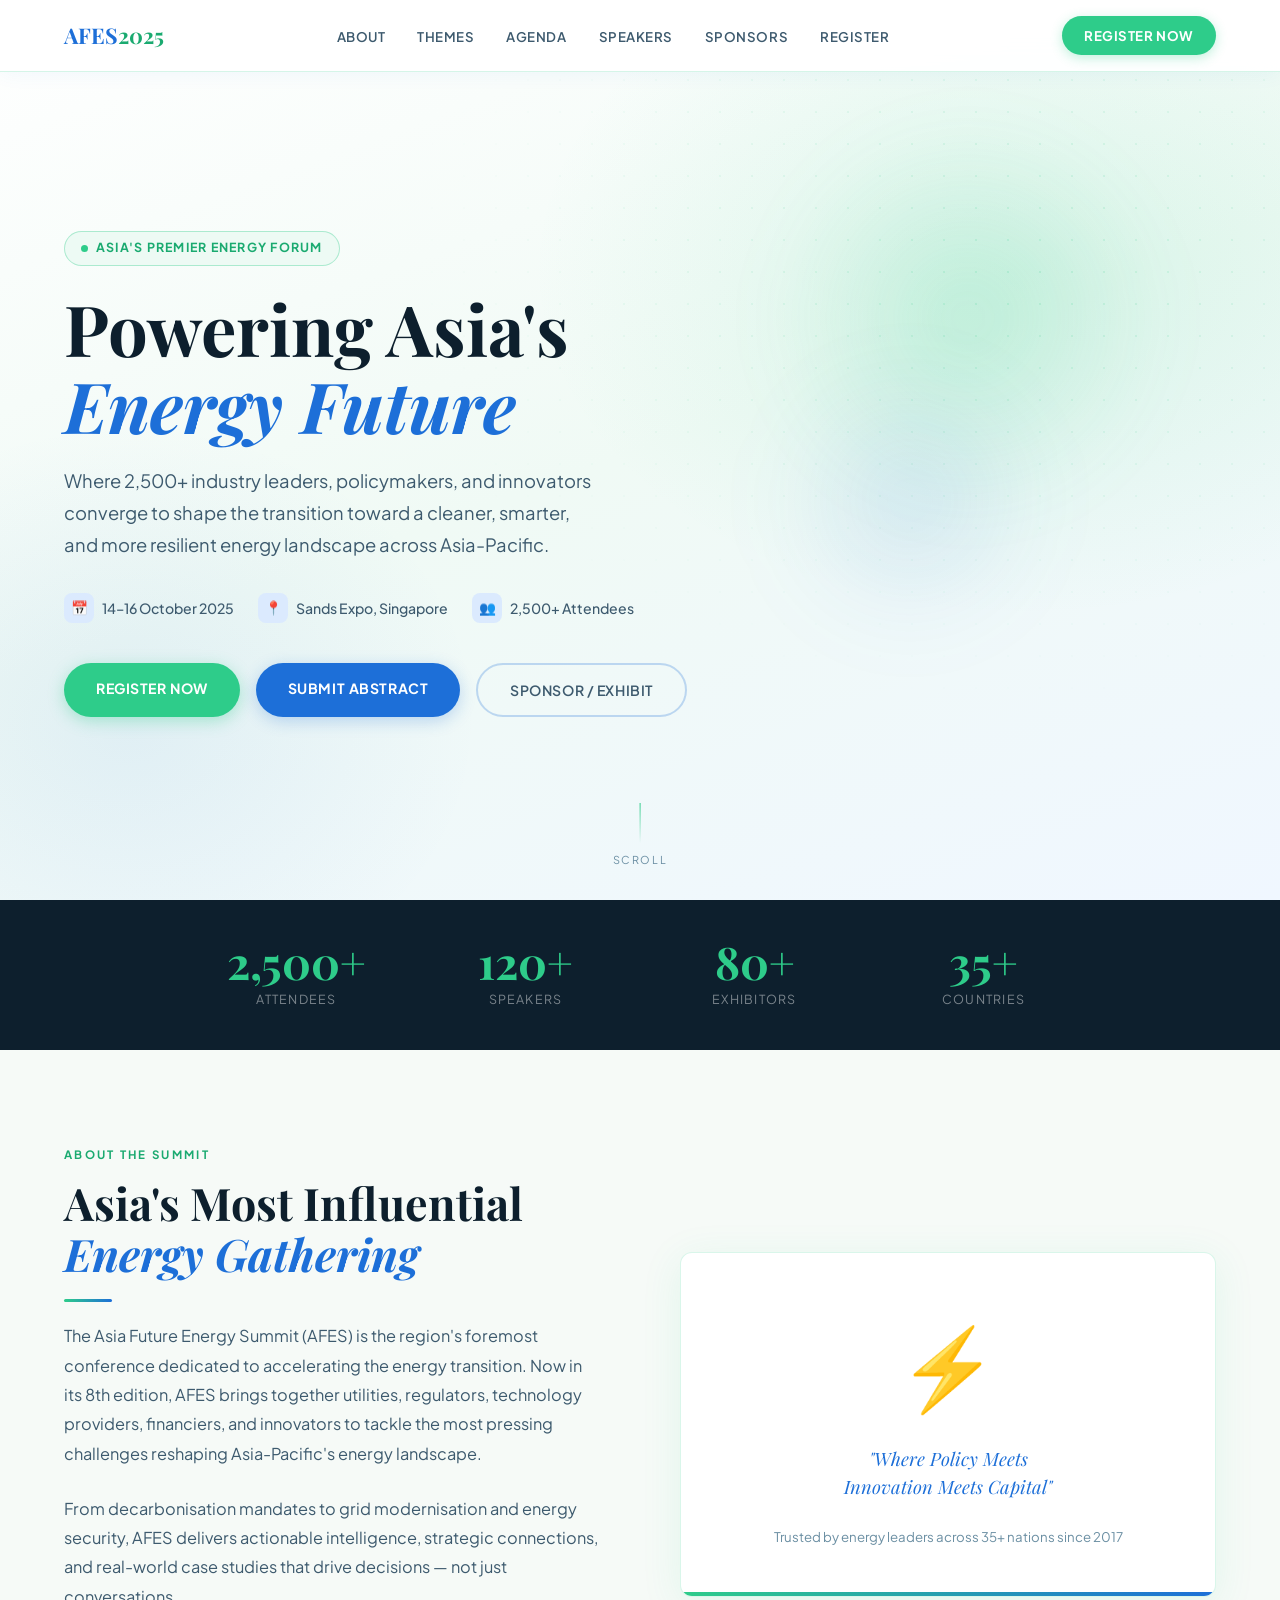
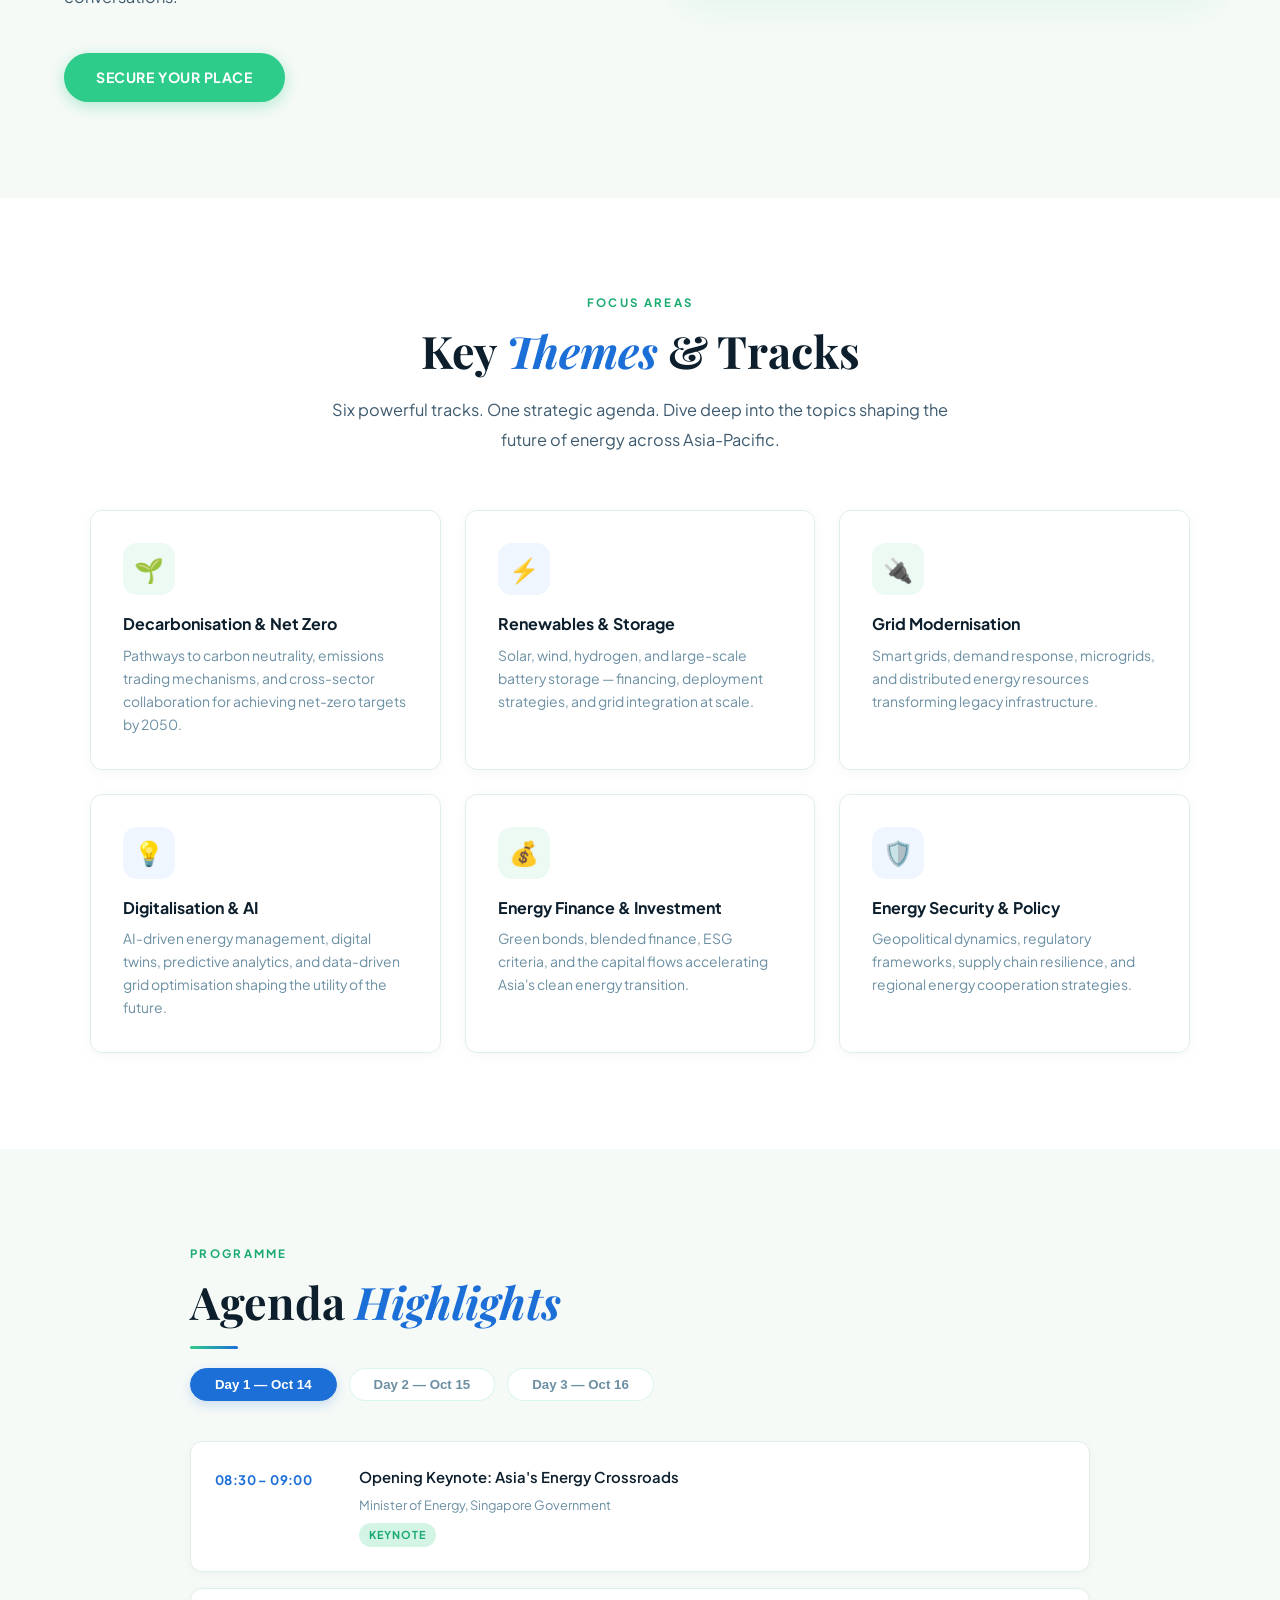
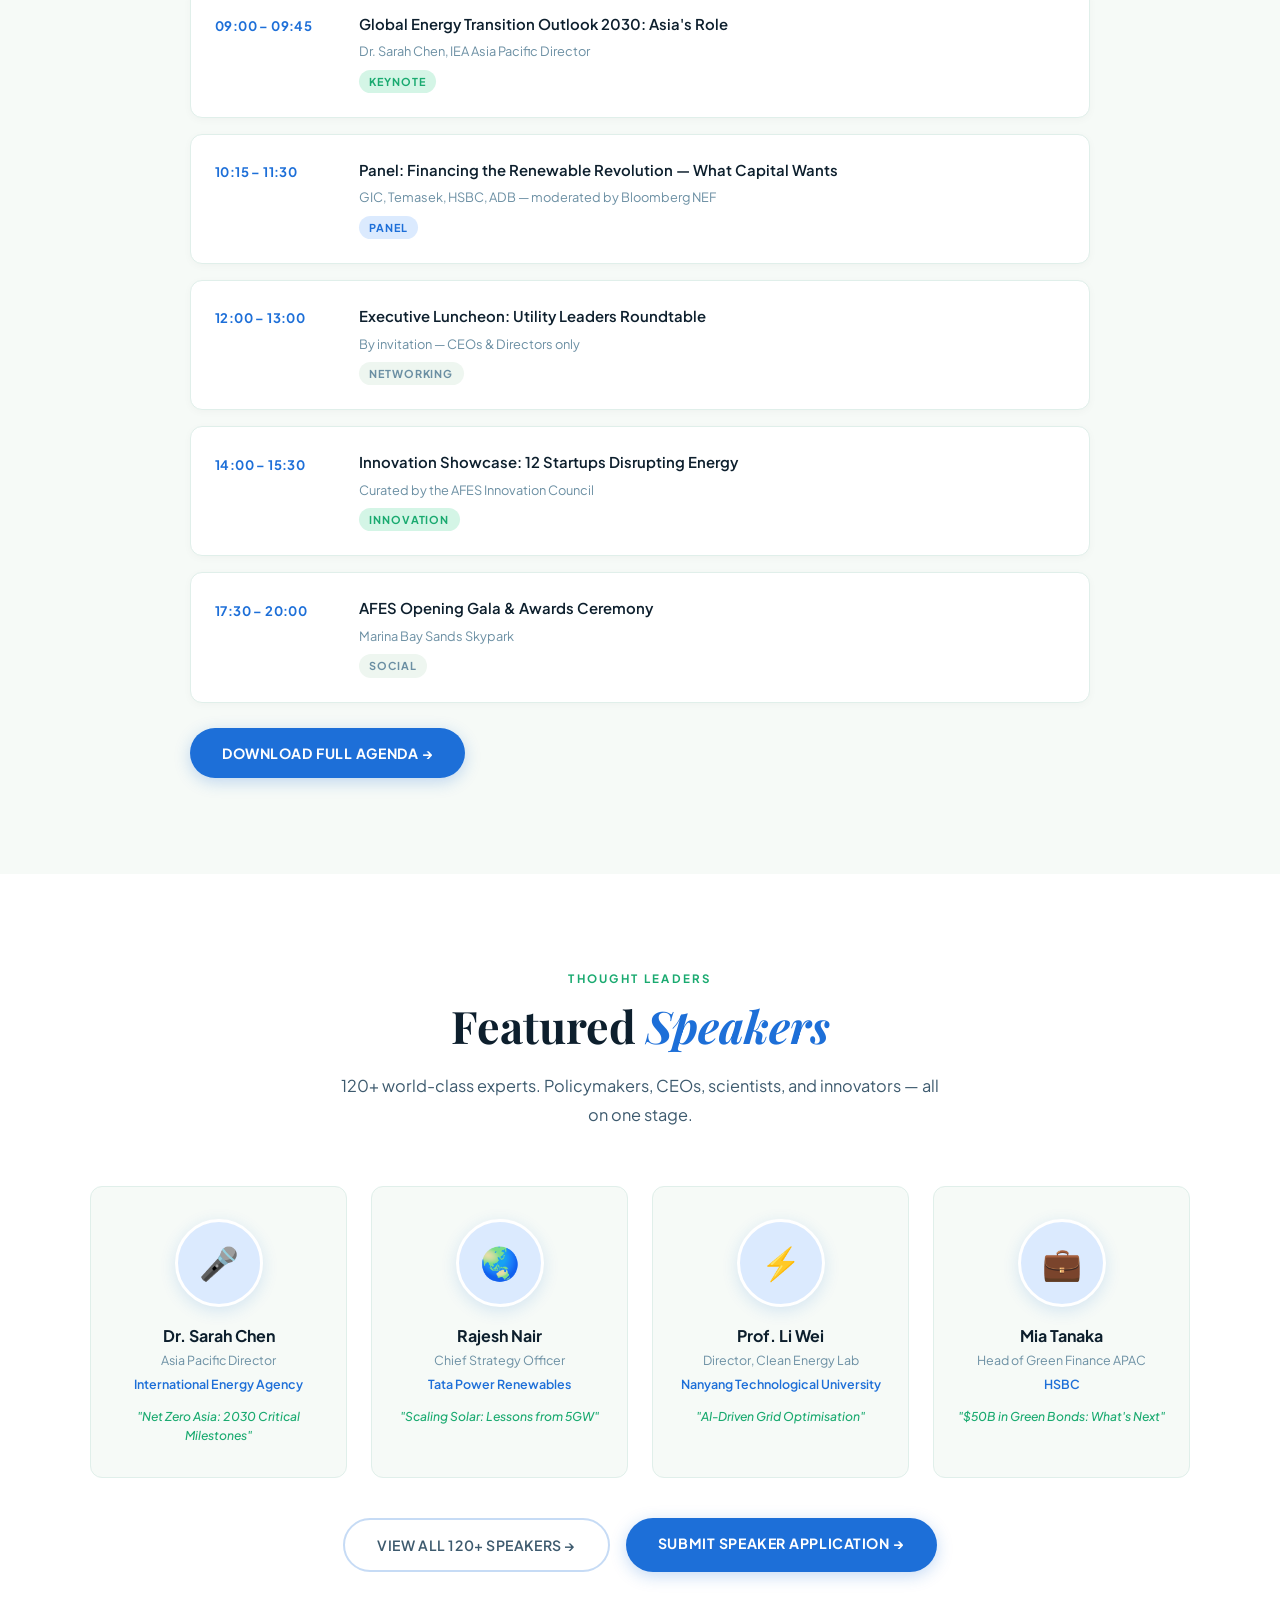
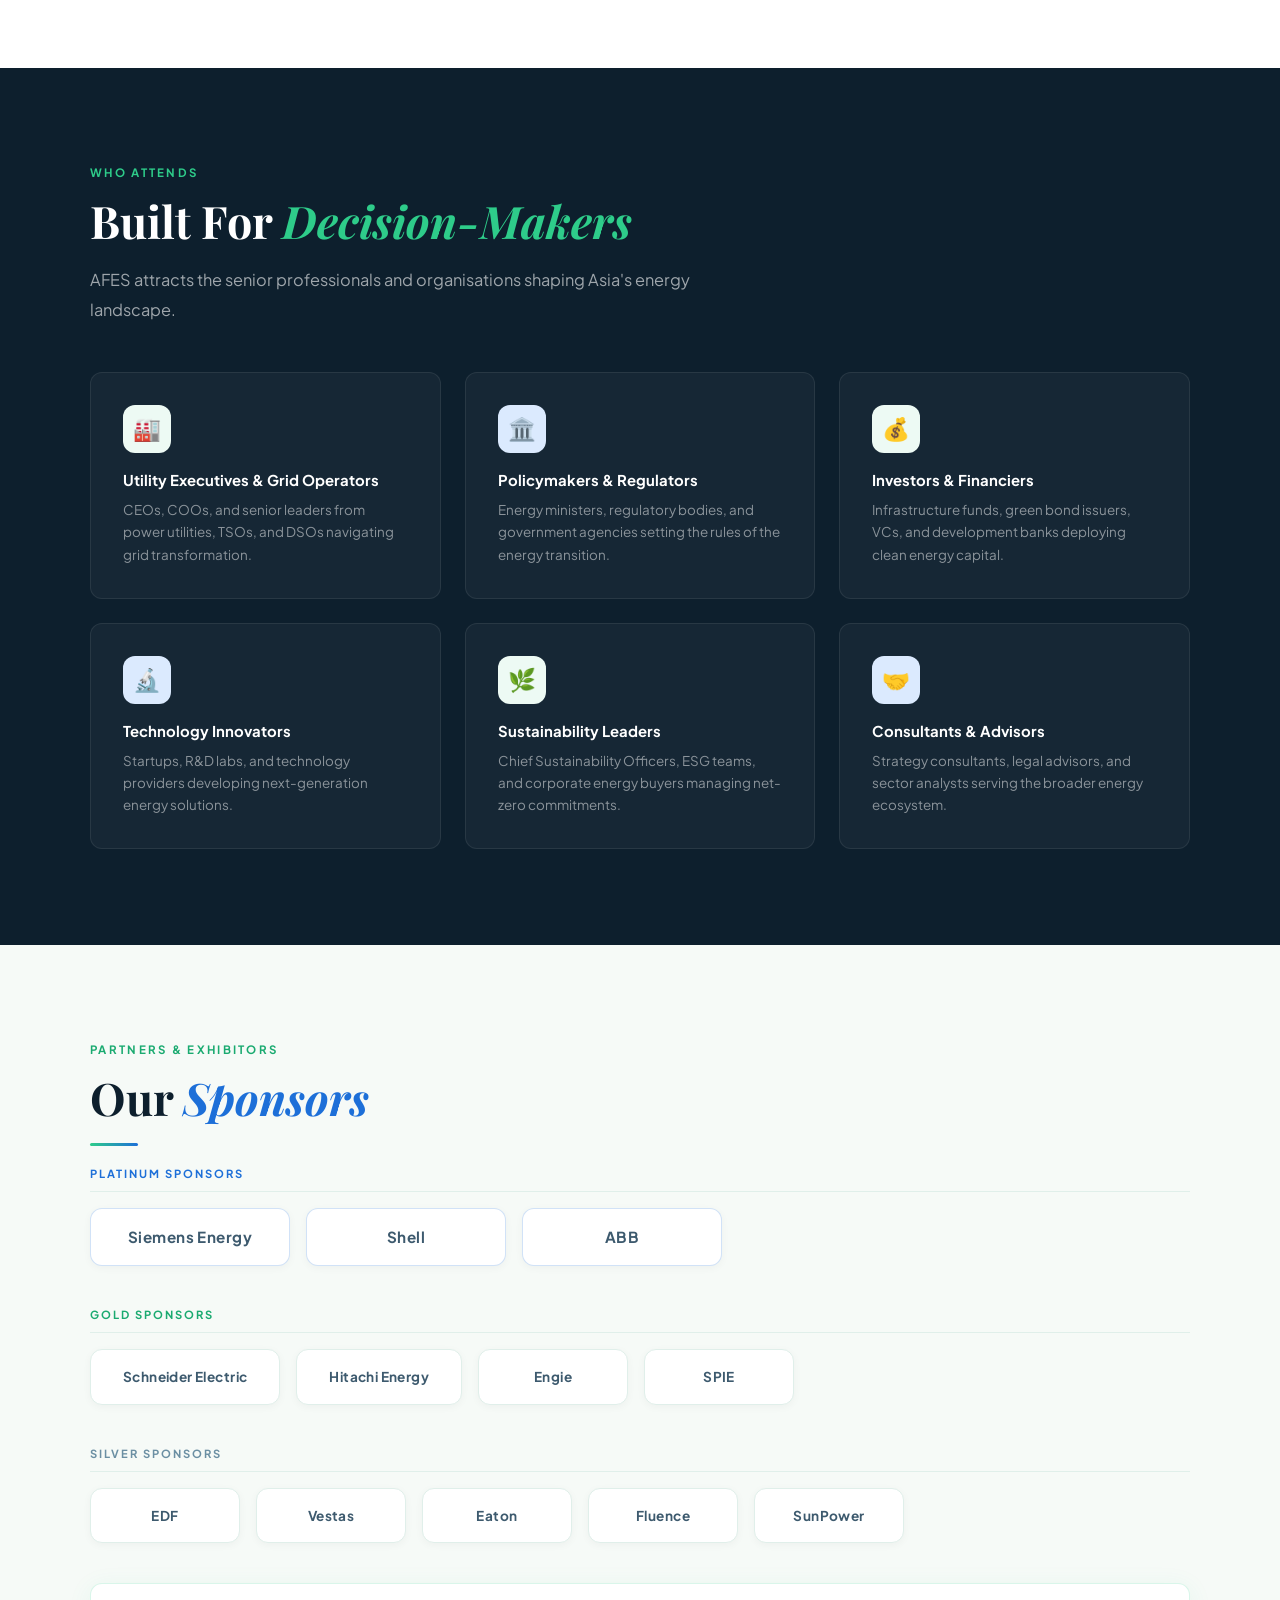
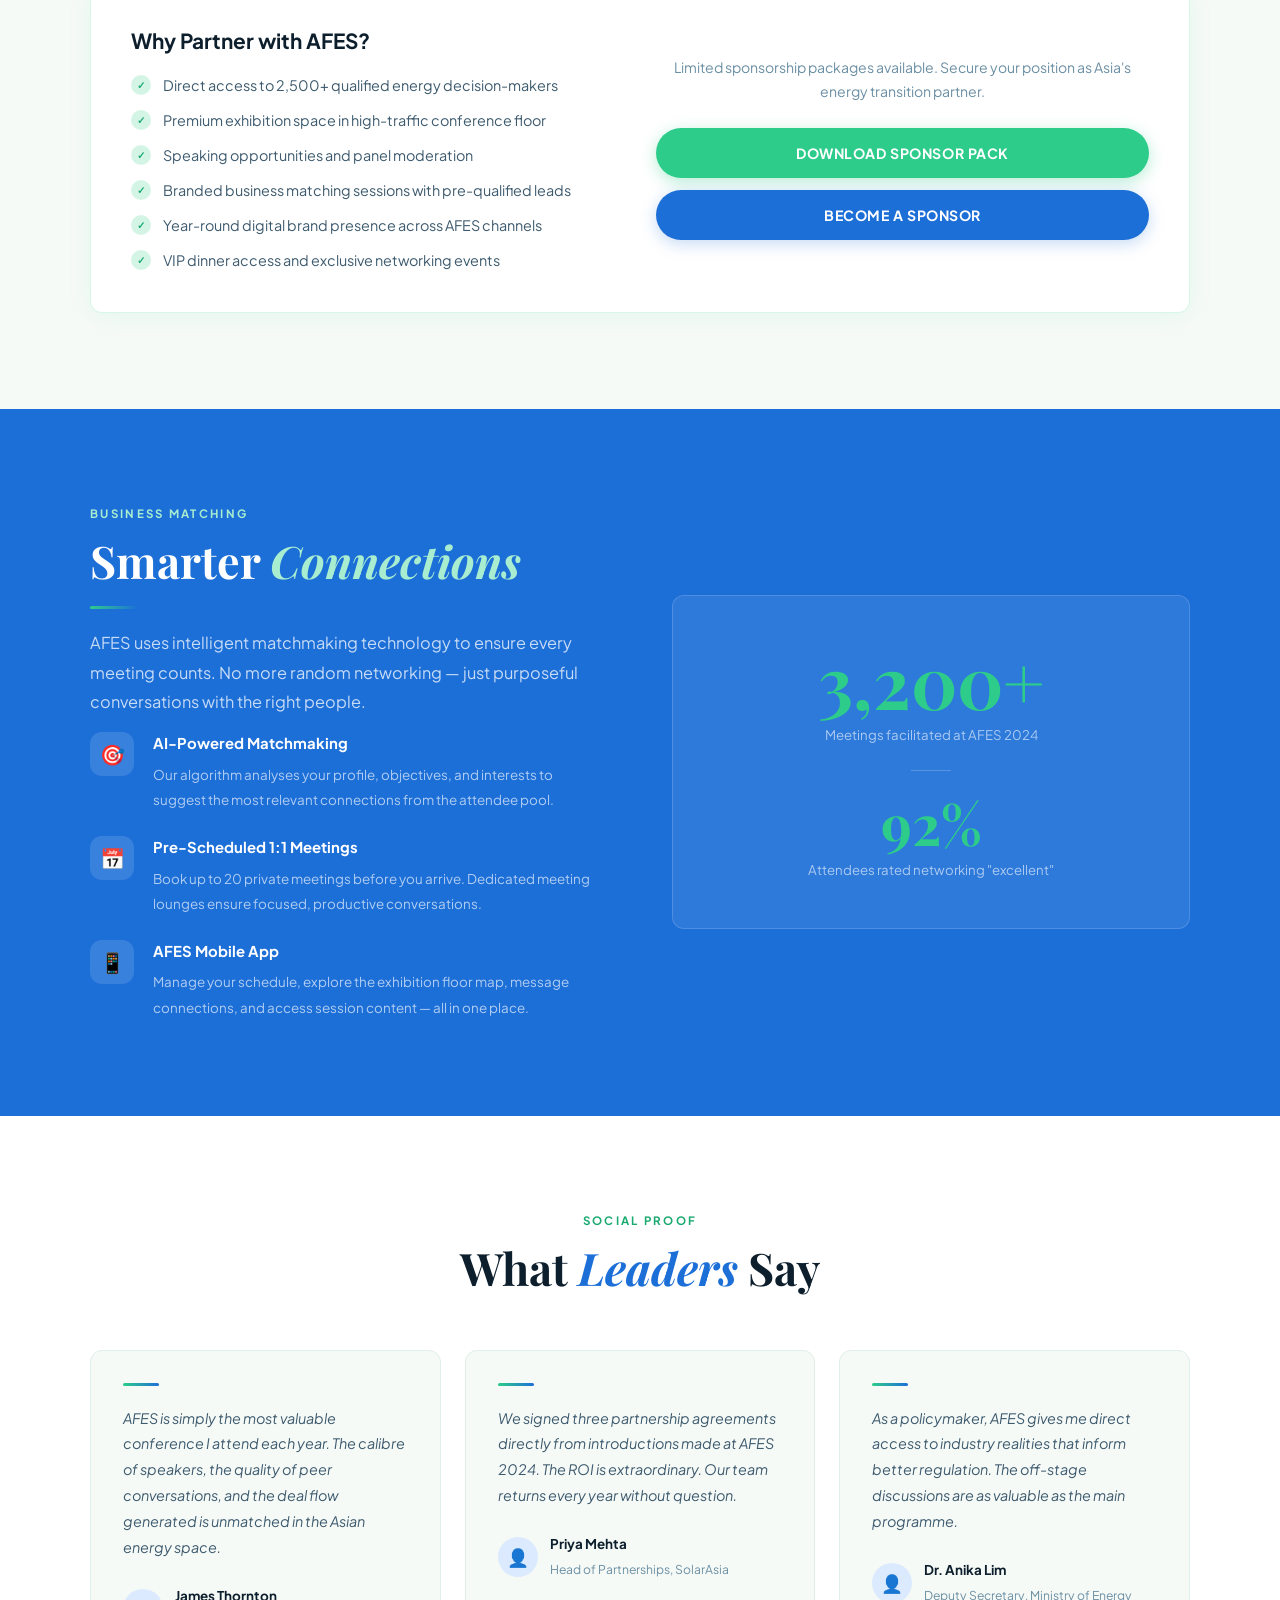
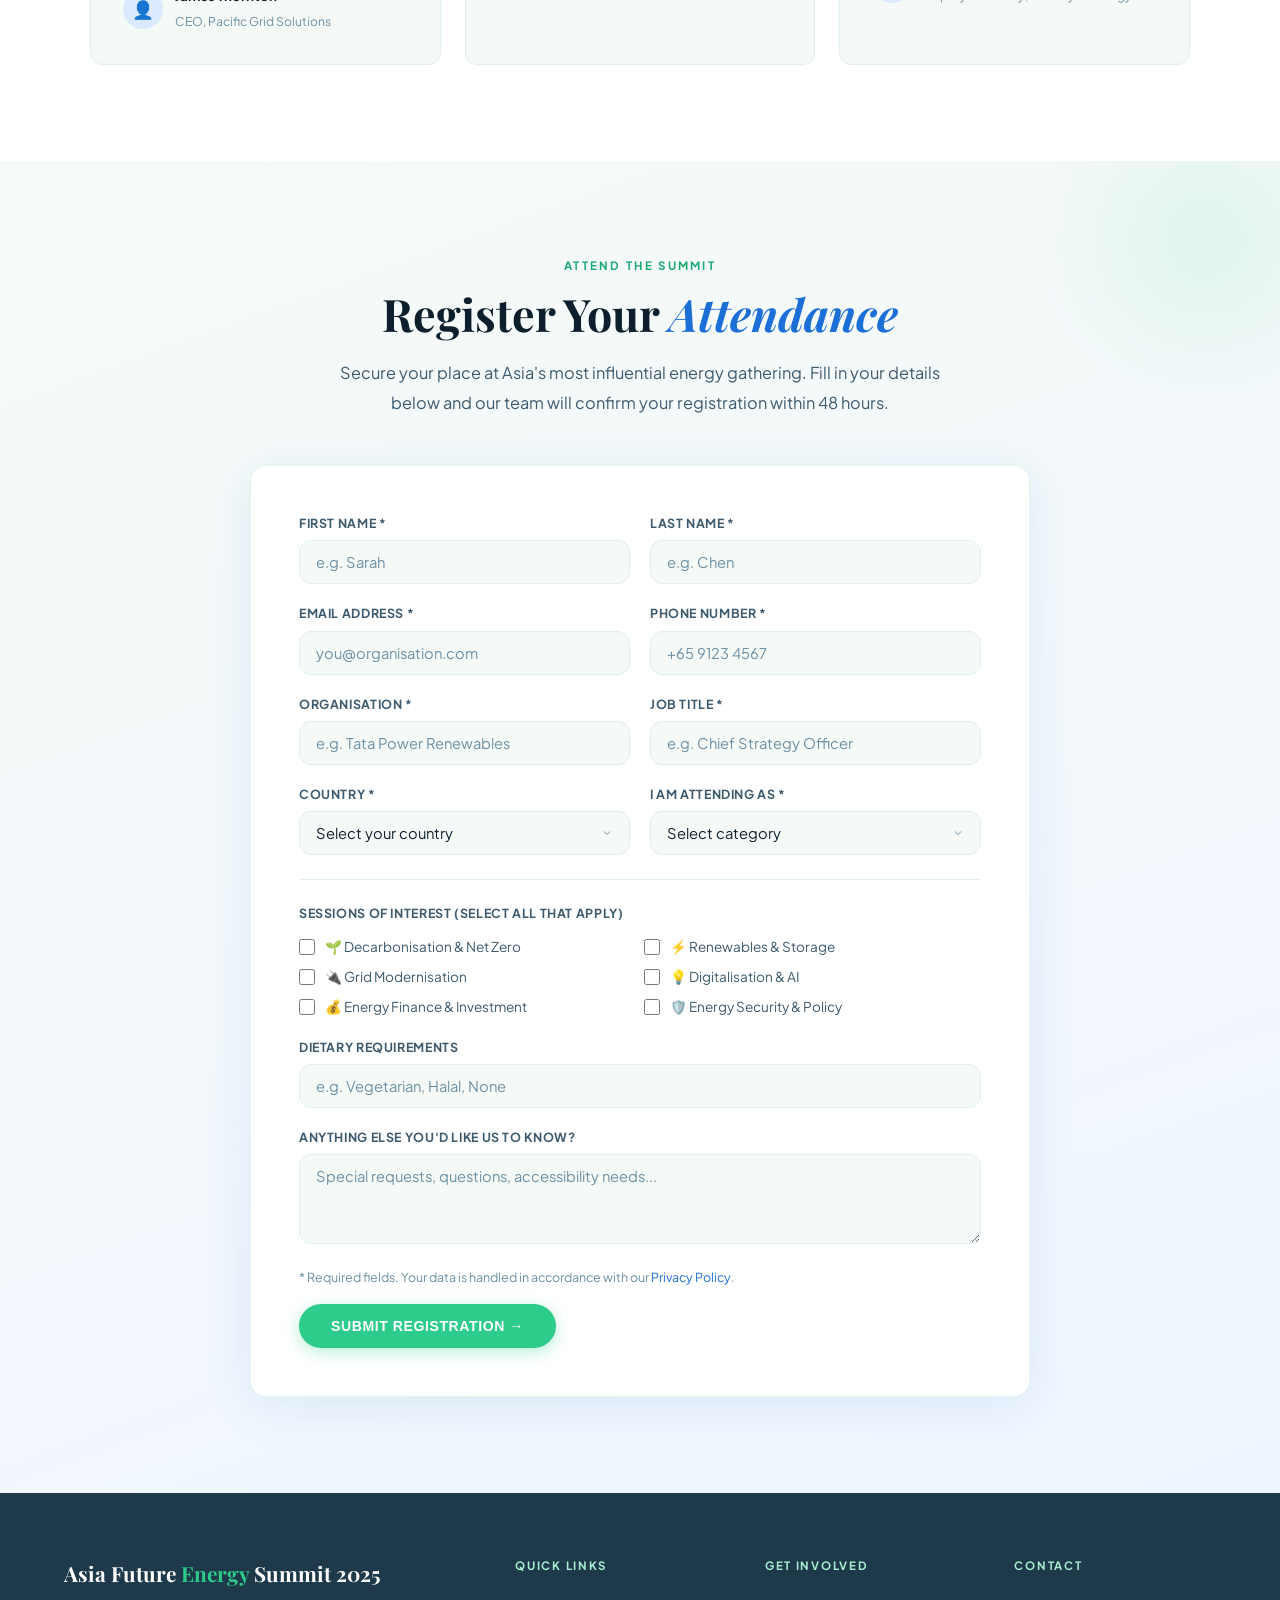
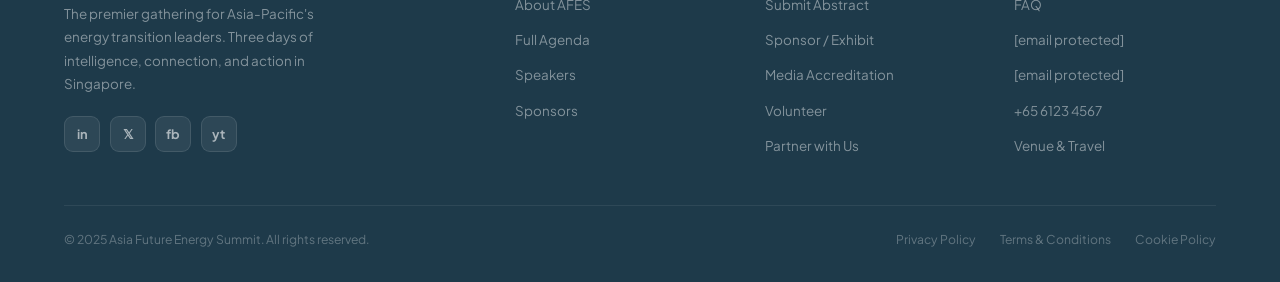
==== index.html @ a1f6e3fc "Rename conference-landing.html to index.html" ====
<!DOCTYPE html>
<html lang="en">
<head>
<meta charset="UTF-8">
<meta name="viewport" content="width=device-width, initial-scale=1.0">
<meta name="description" content="Asia Future Energy Summit 2025 — The premier conference for energy innovation, digitalisation, and sustainability leaders across Asia-Pacific. October 14–16, Singapore.">
<title>Asia Future Energy Summit 2025 | Singapore</title>
<link rel="preconnect" href="https://fonts.googleapis.com">
<link rel="preconnect" href="https://fonts.gstatic.com" crossorigin>
<link href="https://fonts.googleapis.com/css2?family=Plus+Jakarta+Sans:ital,wght@0,300;0,400;0,500;0,600;0,700;0,800;1,400&family=Playfair+Display:ital,wght@0,700;1,700&display=swap" rel="stylesheet">
<style>
  *, *::before, *::after { box-sizing: border-box; margin: 0; padding: 0; }

  :root {
    --white:       #ffffff;
    --off-white:   #f6faf7;
    --surface:     #eef6f0;
    --surface-2:   #e0efea;
    --green:       #2ecc8a;
    --green-dark:  #1aaa70;
    --green-light: #a8edd0;
    --green-pale:  #d4f5e6;
    --green-xpale: #edfaf4;
    --blue:        #1d6fd8;
    --blue-mid:    #2980e8;
    --blue-light:  #93c5fd;
    --blue-pale:   #dbeafe;
    --blue-xpale:  #eff6ff;
    --ink:         #0d1f2d;
    --ink-mid:     #1e3a4a;
    --ink-light:   #3d5a6e;
    --text-muted:  #6b8fa3;
    --text-body:   #3d5a6e;
    --border:      rgba(46,204,138,0.18);
    --border-blue: rgba(29,111,216,0.15);
    --radius:      6px;
    --radius-lg:   12px;
    --font-display:'Playfair Display', Georgia, serif;
    --font-body:   'Plus Jakarta Sans', sans-serif;
  }

  html { scroll-behavior: smooth; }
  body { font-family: var(--font-body); background: var(--white); color: var(--text-body); line-height: 1.6; overflow-x: hidden; }

  /* NAV */
  nav {
    position: fixed; top: 0; left: 0; right: 0; z-index: 100;
    display: flex; align-items: center; justify-content: space-between;
    padding: 1rem 5%;
    background: rgba(255,255,255,0.95);
    backdrop-filter: blur(14px);
    border-bottom: 1px solid rgba(46,204,138,0.2);
    box-shadow: 0 1px 20px rgba(29,111,216,0.06);
  }
  .nav-logo { font-family: var(--font-display); font-size: 1.35rem; font-weight: 700; color: var(--blue); }
  .nav-logo span { color: var(--green-dark); }
  .nav-links { display: flex; gap: 2rem; list-style: none; }
  .nav-links a { color: var(--ink-light); text-decoration: none; font-size: 0.83rem; font-weight: 600; letter-spacing: 0.04em; text-transform: uppercase; transition: color 0.2s; }
  .nav-links a:hover { color: var(--blue); }
  .nav-cta { background: var(--green); color: var(--white); padding: 0.55rem 1.4rem; border-radius: 50px; text-decoration: none; font-size: 0.83rem; font-weight: 700; letter-spacing: 0.04em; text-transform: uppercase; transition: all 0.2s; box-shadow: 0 3px 12px rgba(46,204,138,0.3); }
  .nav-cta:hover { background: var(--green-dark); transform: translateY(-1px); }
  .nav-hamburger { display: none; flex-direction: column; gap: 5px; cursor: pointer; }
  .nav-hamburger span { width: 24px; height: 2px; background: var(--blue); display: block; }

  /* HERO */
  .hero { min-height: 100vh; display: flex; flex-direction: column; justify-content: center; position: relative; overflow: hidden; padding: 8rem 5% 5rem; background: var(--white); }
  .hero-bg { position: absolute; inset: 0; z-index: 0; background: radial-gradient(ellipse 70% 70% at 80% 30%, rgba(46,204,138,0.12) 0%, transparent 55%), radial-gradient(ellipse 50% 60% at 10% 80%, rgba(29,111,216,0.08) 0%, transparent 55%), linear-gradient(160deg, #ffffff 0%, #f0faf5 50%, #f0f7ff 100%); }
  .hero-dots { position: absolute; inset: 0; z-index: 0; background-image: radial-gradient(circle, rgba(46,204,138,0.15) 1px, transparent 1px); background-size: 32px 32px; mask-image: radial-gradient(ellipse 70% 70% at 80% 30%, black 0%, transparent 70%); }
  .hero-orb-green { position: absolute; right: 8%; top: 12%; width: 420px; height: 420px; border-radius: 50%; background: radial-gradient(circle, rgba(46,204,138,0.18) 0%, rgba(46,204,138,0.04) 50%, transparent 70%); filter: blur(30px); animation: floatOrb 7s ease-in-out infinite; }
  .hero-orb-blue { position: absolute; right: 18%; top: 40%; width: 280px; height: 280px; border-radius: 50%; background: radial-gradient(circle, rgba(29,111,216,0.12) 0%, transparent 70%); filter: blur(40px); animation: floatOrb 9s ease-in-out infinite reverse; }
  @keyframes floatOrb { 0%,100%{transform:translateY(0)} 50%{transform:translateY(-20px)} }

  .hero-content { position: relative; z-index: 1; max-width: 760px; }
  .hero-badge { display: inline-flex; align-items: center; gap: 0.5rem; background: var(--green-xpale); border: 1px solid rgba(46,204,138,0.35); padding: 0.4rem 1rem; border-radius: 50px; margin-bottom: 1.5rem; font-size: 0.78rem; font-weight: 700; letter-spacing: 0.1em; text-transform: uppercase; color: var(--green-dark); animation: fadeUp 0.7s ease both; }
  .hero-badge-dot { width: 7px; height: 7px; border-radius: 50%; background: var(--green); animation: ping 1.5s infinite; }
  @keyframes ping { 0%{box-shadow:0 0 0 0 rgba(46,204,138,0.5)} 100%{box-shadow:0 0 0 8px rgba(46,204,138,0)} }

  .hero h1 { font-family: var(--font-display); font-size: clamp(2.6rem, 5.5vw, 5rem); font-weight: 700; line-height: 1.1; color: var(--ink); margin-bottom: 1.25rem; animation: fadeUp 0.7s 0.12s ease both; }
  .hero h1 em { color: var(--blue); font-style: italic; }

  .hero-sub { font-size: clamp(1rem, 1.5vw, 1.15rem); color: var(--text-body); max-width: 540px; margin-bottom: 2rem; font-weight: 400; line-height: 1.75; animation: fadeUp 0.7s 0.24s ease both; }
  .hero-meta { display: flex; flex-wrap: wrap; gap: 1.5rem; margin-bottom: 2.5rem; animation: fadeUp 0.7s 0.36s ease both; }
  .hero-meta-item { display: flex; align-items: center; gap: 0.5rem; font-size: 0.88rem; color: var(--ink-light); font-weight: 500; }
  .meta-icon { width: 30px; height: 30px; border-radius: 8px; background: var(--blue-pale); display: flex; align-items: center; justify-content: center; font-size: 0.85rem; flex-shrink: 0; }
  .hero-ctas { display: flex; flex-wrap: wrap; gap: 1rem; animation: fadeUp 0.7s 0.48s ease both; }

  .btn-primary { background: var(--green); color: var(--white); padding: 0.85rem 2rem; border-radius: 50px; font-size: 0.88rem; font-weight: 700; letter-spacing: 0.04em; text-transform: uppercase; text-decoration: none; transition: all 0.2s; border: none; cursor: pointer; box-shadow: 0 4px 16px rgba(46,204,138,0.35); display: inline-block; }
  .btn-primary:hover { background: var(--green-dark); transform: translateY(-2px); box-shadow: 0 8px 24px rgba(46,204,138,0.45); }
  .btn-blue { background: var(--blue); color: var(--white); padding: 0.85rem 2rem; border-radius: 50px; font-size: 0.88rem; font-weight: 700; letter-spacing: 0.04em; text-transform: uppercase; text-decoration: none; transition: all 0.2s; border: none; cursor: pointer; box-shadow: 0 4px 16px rgba(29,111,216,0.25); display: inline-block; }
  .btn-blue:hover { background: var(--blue-mid); transform: translateY(-2px); box-shadow: 0 8px 24px rgba(29,111,216,0.35); }
  .btn-outline { background: transparent; color: var(--ink-light); padding: 0.85rem 2rem; border-radius: 50px; font-size: 0.88rem; font-weight: 600; letter-spacing: 0.04em; text-transform: uppercase; text-decoration: none; border: 2px solid rgba(29,111,216,0.25); transition: all 0.2s; cursor: pointer; display: inline-block; }
  .btn-outline:hover { border-color: var(--blue); color: var(--blue); transform: translateY(-2px); }

  .hero-scroll { position: absolute; bottom: 2rem; left: 50%; transform: translateX(-50%); z-index: 1; display: flex; flex-direction: column; align-items: center; gap: 0.5rem; font-size: 0.68rem; letter-spacing: 0.15em; text-transform: uppercase; color: var(--text-muted); animation: fadeIn 1.5s 1s ease both; }
  .scroll-line { width: 1px; height: 40px; background: linear-gradient(to bottom, var(--green), transparent); animation: scrollAnim 2s ease-in-out infinite; }
  @keyframes scrollAnim { 0%{transform:scaleY(0);transform-origin:top} 50%{transform:scaleY(1);transform-origin:top} 51%{transform-origin:bottom} 100%{transform:scaleY(0);transform-origin:bottom} }
  @keyframes fadeUp { from{opacity:0;transform:translateY(18px)} to{opacity:1;transform:translateY(0)} }
  @keyframes fadeIn { from{opacity:0} to{opacity:1} }

  /* STATS BAR */
  .stats-bar { background: var(--ink); padding: 2.5rem 5%; }
  .stats-grid { display: grid; grid-template-columns: repeat(4, 1fr); gap: 1rem; max-width: 900px; margin: 0 auto; text-align: center; }
  .stat-number { font-family: var(--font-display); font-size: 2.8rem; font-weight: 700; color: var(--green); line-height: 1; }
  .stat-label { font-size: 0.78rem; letter-spacing: 0.1em; text-transform: uppercase; color: rgba(255,255,255,0.45); margin-top: 0.35rem; }

  /* SECTIONS */
  section { padding: 6rem 5%; }
  .section-label { font-size: 0.72rem; font-weight: 700; letter-spacing: 0.2em; text-transform: uppercase; color: var(--green-dark); margin-bottom: 0.75rem; }
  h2 { font-family: var(--font-display); font-size: clamp(1.9rem, 3.5vw, 2.9rem); font-weight: 700; color: var(--ink); line-height: 1.15; margin-bottom: 1.2rem; }
  h2 em { color: var(--blue); font-style: italic; }
  .section-intro { font-size: 1.02rem; color: var(--text-body); max-width: 620px; line-height: 1.8; }
  .divider { width: 48px; height: 3px; background: linear-gradient(90deg, var(--green), var(--blue)); border-radius: 3px; margin: 1.2rem 0; }

  /* ABOUT */
  .about { background: var(--off-white); }
  .about-inner { display: grid; grid-template-columns: 1fr 1fr; gap: 5rem; align-items: center; max-width: 1200px; margin: 0 auto; }
  .about-visual { position: relative; border-radius: var(--radius-lg); overflow: hidden; background: var(--white); border: 1px solid var(--border); box-shadow: 0 8px 40px rgba(46,204,138,0.1); padding: 3rem; text-align: center; min-height: 340px; display: flex; flex-direction: column; justify-content: center; align-items: center; }
  .about-icon-main { font-size: 5rem; margin-bottom: 1rem; display: block; }
  .about-visual-caption { font-family: var(--font-display); font-size: 1.15rem; color: var(--blue); font-style: italic; line-height: 1.5; }
  .about-visual::after { content: ''; position: absolute; bottom: 0; left: 0; right: 0; height: 4px; background: linear-gradient(90deg, var(--green), var(--blue)); }

  /* THEMES */
  .themes { background: var(--white); }
  .themes-header { text-align: center; margin-bottom: 3.5rem; }
  .themes-header .section-intro { margin: 0 auto; }
  .themes-grid { display: grid; grid-template-columns: repeat(3, 1fr); gap: 1.5rem; max-width: 1100px; margin: 0 auto; }
  .theme-card { background: var(--white); border: 1.5px solid var(--surface-2); border-radius: var(--radius-lg); padding: 2rem; transition: all 0.3s; cursor: default; box-shadow: 0 2px 12px rgba(0,0,0,0.04); }
  .theme-card:hover { border-color: var(--green); transform: translateY(-5px); box-shadow: 0 12px 32px rgba(46,204,138,0.15); }
  .theme-icon-wrap { width: 52px; height: 52px; border-radius: 14px; background: var(--green-xpale); display: flex; align-items: center; justify-content: center; font-size: 1.5rem; margin-bottom: 1rem; }
  .theme-card:nth-child(even) .theme-icon-wrap { background: var(--blue-xpale); }
  .theme-title { font-size: 1rem; font-weight: 700; color: var(--ink); margin-bottom: 0.5rem; }
  .theme-desc { font-size: 0.87rem; color: var(--text-muted); line-height: 1.65; }

  /* AGENDA */
  .agenda { background: var(--off-white); }
  .agenda-inner { max-width: 900px; margin: 0 auto; }
  .agenda-days { display: flex; gap: 0.75rem; margin-bottom: 2.5rem; flex-wrap: wrap; }
  .day-tab { padding: 0.5rem 1.5rem; border-radius: 50px; border: 1.5px solid var(--border); font-size: 0.83rem; font-weight: 600; cursor: pointer; color: var(--text-muted); transition: all 0.2s; background: var(--white); }
  .day-tab.active, .day-tab:hover { background: var(--blue); color: var(--white); border-color: var(--blue); box-shadow: 0 4px 12px rgba(29,111,216,0.2); }
  .agenda-list { display: flex; flex-direction: column; gap: 1rem; }
  .agenda-item { display: grid; grid-template-columns: 120px 1fr; gap: 1.5rem; align-items: start; padding: 1.5rem; background: var(--white); border: 1.5px solid var(--surface-2); border-radius: var(--radius-lg); transition: all 0.2s; box-shadow: 0 2px 8px rgba(0,0,0,0.03); }
  .agenda-item:hover { border-color: var(--green-light); box-shadow: 0 6px 20px rgba(46,204,138,0.12); }
  .agenda-time { font-size: 0.82rem; color: var(--blue); font-weight: 700; letter-spacing: 0.03em; padding-top: 0.15rem; }
  .agenda-session { font-weight: 600; color: var(--ink); font-size: 0.93rem; }
  .agenda-speaker { font-size: 0.8rem; color: var(--text-muted); margin-top: 0.3rem; }
  .agenda-tag { display: inline-block; padding: 0.18rem 0.65rem; border-radius: 50px; font-size: 0.68rem; font-weight: 700; letter-spacing: 0.08em; text-transform: uppercase; background: var(--green-pale); color: var(--green-dark); margin-top: 0.5rem; }
  .agenda-tag.blue { background: var(--blue-pale); color: var(--blue); }
  .agenda-tag.neutral { background: var(--surface); color: var(--text-muted); }

  /* SPEAKERS */
  .speakers { background: var(--white); }
  .speakers-header { text-align: center; margin-bottom: 3.5rem; }
  .speakers-grid { display: grid; grid-template-columns: repeat(4, 1fr); gap: 1.5rem; max-width: 1100px; margin: 0 auto 2.5rem; }
  .speaker-card { text-align: center; padding: 2rem 1.5rem; background: var(--off-white); border: 1.5px solid var(--surface-2); border-radius: var(--radius-lg); transition: all 0.3s; }
  .speaker-card:hover { border-color: var(--blue-light); transform: translateY(-5px); box-shadow: 0 12px 32px rgba(29,111,216,0.12); }
  .speaker-avatar { width: 88px; height: 88px; border-radius: 50%; margin: 0 auto 1rem; display: flex; align-items: center; justify-content: center; font-size: 2rem; background: var(--blue-pale); border: 3px solid var(--white); box-shadow: 0 4px 16px rgba(29,111,216,0.15); }
  .speaker-name { font-size: 1rem; font-weight: 700; color: var(--ink); margin-bottom: 0.25rem; }
  .speaker-title { font-size: 0.78rem; color: var(--text-muted); line-height: 1.4; }
  .speaker-company { font-size: 0.78rem; color: var(--blue); margin-top: 0.3rem; font-weight: 600; }
  .speaker-topic { font-size: 0.76rem; color: var(--green-dark); margin-top: 0.75rem; font-style: italic; font-weight: 500; }
  .speakers-cta { text-align: center; display: flex; gap: 1rem; justify-content: center; flex-wrap: wrap; }

  /* WHO ATTENDS */
  .who-attends { background: var(--ink); }
  .who-attends h2 { color: var(--white); }
  .who-attends .section-label { color: var(--green); }
  .who-attends .section-intro { color: rgba(255,255,255,0.6); }
  .who-inner { max-width: 1100px; margin: 0 auto; }
  .who-grid { display: grid; grid-template-columns: repeat(3, 1fr); gap: 1.5rem; margin-top: 3rem; }
  .who-card { padding: 2rem; border-radius: var(--radius-lg); background: rgba(255,255,255,0.04); border: 1px solid rgba(255,255,255,0.08); transition: all 0.2s; }
  .who-card:hover { background: rgba(46,204,138,0.06); border-color: rgba(46,204,138,0.2); transform: translateY(-3px); }
  .who-icon-wrap { width: 48px; height: 48px; border-radius: 12px; background: var(--green-xpale); display: flex; align-items: center; justify-content: center; font-size: 1.4rem; margin-bottom: 1rem; }
  .who-card:nth-child(even) .who-icon-wrap { background: var(--blue-pale); }
  .who-title { font-weight: 700; color: var(--white); margin-bottom: 0.4rem; font-size: 0.93rem; }
  .who-desc { font-size: 0.84rem; color: rgba(255,255,255,0.5); line-height: 1.65; }

  /* SPONSORS */
  .sponsors { background: var(--off-white); }
  .sponsors-inner { max-width: 1100px; margin: 0 auto; }
  .sponsor-tier { margin-bottom: 2.5rem; }
  .sponsor-tier-label { font-size: 0.7rem; letter-spacing: 0.18em; text-transform: uppercase; font-weight: 700; margin-bottom: 1rem; padding-bottom: 0.5rem; border-bottom: 1.5px solid var(--surface-2); }
  .platinum .sponsor-tier-label { color: var(--blue); }
  .gold-tier .sponsor-tier-label { color: var(--green-dark); }
  .silver .sponsor-tier-label { color: var(--text-muted); }
  .sponsor-logos { display: flex; flex-wrap: wrap; gap: 1rem; }
  .sponsor-logo { padding: 1rem 2rem; background: var(--white); border: 1.5px solid var(--surface-2); border-radius: var(--radius-lg); font-weight: 700; font-size: 0.85rem; color: var(--ink-light); letter-spacing: 0.03em; display: flex; align-items: center; justify-content: center; min-width: 150px; box-shadow: 0 2px 8px rgba(0,0,0,0.04); transition: all 0.2s; }
  .sponsor-logo:hover { border-color: var(--green); box-shadow: 0 6px 20px rgba(46,204,138,0.1); }
  .platinum .sponsor-logo { min-width: 200px; font-size: 0.95rem; border-color: rgba(29,111,216,0.2); }
  .sponsor-benefits { background: var(--white); border: 1.5px solid var(--border); border-radius: var(--radius-lg); padding: 2.5rem; margin-top: 2.5rem; display: grid; grid-template-columns: 1fr 1fr; gap: 2rem; align-items: center; box-shadow: 0 4px 24px rgba(46,204,138,0.08); }
  .benefit-list { list-style: none; display: flex; flex-direction: column; gap: 0.75rem; }
  .benefit-list li { display: flex; align-items: flex-start; gap: 0.75rem; font-size: 0.9rem; color: var(--text-body); }
  .benefit-check { width: 20px; height: 20px; border-radius: 50%; background: var(--green-pale); color: var(--green-dark); display: flex; align-items: center; justify-content: center; font-size: 0.65rem; font-weight: 900; flex-shrink: 0; margin-top: 0.1rem; }

  /* NETWORKING */
  .networking { background: var(--blue); }
  .networking .section-label { color: var(--green-light); }
  .networking h2 { color: var(--white); }
  .networking .section-intro { color: rgba(255,255,255,0.75); }
  .networking-inner { display: grid; grid-template-columns: 1fr 1fr; gap: 4rem; align-items: center; max-width: 1100px; margin: 0 auto; }
  .network-features { display: flex; flex-direction: column; gap: 1.5rem; margin-top: 1rem; }
  .network-feature { display: flex; gap: 1.2rem; align-items: flex-start; }
  .network-icon-wrap { width: 44px; height: 44px; border-radius: 12px; background: rgba(255,255,255,0.12); display: flex; align-items: center; justify-content: center; font-size: 1.25rem; flex-shrink: 0; }
  .network-text strong { display: block; color: var(--white); font-size: 0.93rem; margin-bottom: 0.3rem; }
  .network-text span { font-size: 0.84rem; color: rgba(255,255,255,0.65); line-height: 1.65; }
  .network-visual { background: rgba(255,255,255,0.08); border: 1px solid rgba(255,255,255,0.15); border-radius: var(--radius-lg); padding: 3rem; text-align: center; }
  .network-num { font-family: var(--font-display); font-size: 4.5rem; font-weight: 700; color: var(--green); line-height: 1; }
  .network-caption { font-size: 0.83rem; color: rgba(255,255,255,0.6); margin-top: 0.5rem; }
  .network-sep { width: 40px; height: 1px; background: rgba(255,255,255,0.2); margin: 1.5rem auto; }

  /* TESTIMONIALS */
  .testimonials { background: var(--white); }
  .testimonials-header { text-align: center; margin-bottom: 3.5rem; }
  .testimonials-grid { display: grid; grid-template-columns: repeat(3, 1fr); gap: 1.5rem; max-width: 1100px; margin: 0 auto; }
  .testimonial-card { background: var(--off-white); border: 1.5px solid var(--surface-2); border-radius: var(--radius-lg); padding: 2rem; transition: all 0.3s; }
  .testimonial-card:hover { box-shadow: 0 8px 28px rgba(29,111,216,0.1); border-color: var(--blue-light); }
  .quote-bar { width: 36px; height: 3px; background: linear-gradient(90deg, var(--green), var(--blue)); border-radius: 3px; margin-bottom: 1.25rem; }
  .quote-text { font-size: 0.9rem; color: var(--text-body); line-height: 1.8; font-style: italic; margin-bottom: 1.5rem; }
  .quote-author { display: flex; align-items: center; gap: 0.75rem; }
  .author-avatar { width: 40px; height: 40px; border-radius: 50%; background: var(--blue-pale); display: flex; align-items: center; justify-content: center; font-size: 1.1rem; }
  .author-info strong { display: block; font-size: 0.84rem; color: var(--ink); font-weight: 700; }
  .author-info span { font-size: 0.76rem; color: var(--text-muted); }

  /* REGISTRATION */
  .registration { background: linear-gradient(160deg, var(--off-white) 0%, var(--blue-xpale) 100%); position: relative; overflow: hidden; }
  .registration::before { content: ''; position: absolute; top: -80px; right: -80px; width: 320px; height: 320px; border-radius: 50%; background: radial-gradient(circle, rgba(46,204,138,0.12) 0%, transparent 70%); pointer-events: none; }
  .reg-header { text-align: center; margin-bottom: 3.5rem; }
  .urgency-badge { display: inline-block; background: rgba(239,68,68,0.08); color: #dc2626; border: 1px solid rgba(239,68,68,0.25); padding: 0.4rem 1rem; border-radius: 50px; font-size: 0.75rem; font-weight: 700; letter-spacing: 0.06em; text-transform: uppercase; margin-bottom: 1rem; }
  .pricing-grid { display: grid; grid-template-columns: repeat(3, 1fr); gap: 1.5rem; max-width: 920px; margin: 0 auto; }
  .price-card { background: var(--white); border: 1.5px solid var(--surface-2); border-radius: var(--radius-lg); padding: 2.5rem; text-align: center; transition: all 0.3s; position: relative; box-shadow: 0 4px 20px rgba(0,0,0,0.05); }
  .price-card:hover { transform: translateY(-6px); box-shadow: 0 16px 40px rgba(29,111,216,0.12); }
  .price-card.featured { border-color: var(--green); background: linear-gradient(160deg, #fff 0%, var(--green-xpale) 100%); }
  .price-badge { position: absolute; top: -13px; left: 50%; transform: translateX(-50%); background: linear-gradient(90deg, var(--green), var(--blue)); color: var(--white); padding: 0.25rem 1.1rem; border-radius: 50px; font-size: 0.7rem; font-weight: 700; letter-spacing: 0.08em; text-transform: uppercase; white-space: nowrap; }
  .price-tier { font-size: 0.75rem; letter-spacing: 0.15em; text-transform: uppercase; color: var(--text-muted); font-weight: 700; margin-bottom: 0.75rem; }
  .price-amount { font-family: var(--font-display); font-size: 3.2rem; font-weight: 700; color: var(--ink); line-height: 1; }
  .price-currency { font-size: 1.2rem; vertical-align: top; margin-top: 0.7rem; display: inline-block; color: var(--text-muted); }
  .price-period { font-size: 0.78rem; color: var(--text-muted); margin-top: 0.4rem; }
  .price-divider { width: 100%; height: 1px; background: var(--surface-2); margin: 1.5rem 0; }
  .price-features { list-style: none; display: flex; flex-direction: column; gap: 0.65rem; text-align: left; margin-bottom: 1.75rem; }
  .price-features li { font-size: 0.84rem; color: var(--text-body); display: flex; gap: 0.6rem; align-items: flex-start; }
  .pf-check { color: var(--green-dark); font-weight: 900; flex-shrink: 0; font-size: 0.8rem; }

  /* ATTENDANCE FORM */
  .attendance { background: linear-gradient(160deg, var(--off-white) 0%, var(--blue-xpale) 100%); position: relative; overflow: hidden; }
  .attendance::before { content: ""; position: absolute; top: -100px; right: -100px; width: 350px; height: 350px; border-radius: 50%; background: radial-gradient(circle, rgba(46,204,138,0.1) 0%, transparent 70%); pointer-events: none; }
  .attendance-inner { max-width: 780px; margin: 0 auto; position: relative; z-index: 1; }
  .attendance-header { text-align: center; margin-bottom: 3rem; }
  .attendance-header .section-intro { margin: 0 auto; }
  .att-form { background: var(--white); border-radius: 16px; padding: 3rem; box-shadow: 0 8px 48px rgba(29,111,216,0.1); border: 1.5px solid rgba(46,204,138,0.15); }
  .form-row { display: grid; grid-template-columns: 1fr 1fr; gap: 1.25rem; margin-bottom: 1.25rem; }
  .form-group { display: flex; flex-direction: column; gap: 0.4rem; }
  .form-group label { font-size: 0.78rem; font-weight: 700; color: var(--ink-light); letter-spacing: 0.05em; text-transform: uppercase; }
  .form-group input, .form-group select, .form-group textarea { padding: 0.75rem 1rem; border: 1.5px solid var(--surface-2); border-radius: var(--radius-lg); font-family: var(--font-body); font-size: 0.92rem; color: var(--ink); background: var(--off-white); transition: all 0.2s; outline: none; width: 100%; }
  .form-group input:focus, .form-group select:focus, .form-group textarea:focus { border-color: var(--blue); background: var(--white); box-shadow: 0 0 0 3px rgba(29,111,216,0.08); }
  .form-group input::placeholder, .form-group textarea::placeholder { color: var(--text-muted); }
  .form-group select { cursor: pointer; appearance: none; background-image: url("data:image/svg+xml,%3Csvg xmlns='http://www.w3.org/2000/svg' width='12' height='12' viewBox='0 0 24 24' fill='none' stroke='%236b8fa3' stroke-width='2'%3E%3Cpolyline points='6 9 12 15 18 9'%3E%3C/polyline%3E%3C/svg%3E"); background-repeat: no-repeat; background-position: right 1rem center; padding-right: 2.5rem; }
  .form-group textarea { resize: vertical; min-height: 90px; }
  .form-sessions { margin-bottom: 1.25rem; }
  .form-sessions-label { font-size: 0.78rem; font-weight: 700; color: var(--ink-light); letter-spacing: 0.05em; text-transform: uppercase; margin-bottom: 0.75rem; display: block; }
  .session-checks { display: grid; grid-template-columns: 1fr 1fr; gap: 0.5rem; }
  .session-check { display: flex; align-items: center; gap: 0.6rem; cursor: pointer; }
  .session-check input[type="checkbox"] { width: 16px; height: 16px; accent-color: var(--green); cursor: pointer; flex-shrink: 0; }
  .session-check span { font-size: 0.85rem; color: var(--text-body); }
  .form-divider { height: 1px; background: var(--surface-2); margin: 1.5rem 0; }
  .form-submit { display: flex; align-items: center; justify-content: space-between; flex-wrap: wrap; gap: 1rem; margin-top: 1.5rem; }
  .form-note { font-size: 0.78rem; color: var(--text-muted); }
  .form-note a { color: var(--blue); text-decoration: none; }
  .form-success { display: none; text-align: center; padding: 3rem 2rem; }
  .form-success .success-icon { font-size: 3.5rem; margin-bottom: 1rem; }
  .form-success h3 { font-family: var(--font-display); font-size: 1.8rem; color: var(--ink); margin-bottom: 0.75rem; }
  .form-success p { color: var(--text-muted); font-size: 0.92rem; line-height: 1.7; }

  /* FOOTER */
  footer { background: var(--ink-mid); padding: 4rem 5% 2rem; }
  .footer-top { display: grid; grid-template-columns: 2fr 1fr 1fr 1fr; gap: 3rem; margin-bottom: 3rem; }
  .footer-logo { font-family: var(--font-display); font-size: 1.3rem; font-weight: 700; color: var(--white); margin-bottom: 0.75rem; }
  .footer-logo span { color: var(--green); }
  .footer-desc { font-size: 0.84rem; color: rgba(255,255,255,0.45); line-height: 1.75; max-width: 270px; }
  .footer-social { display: flex; gap: 0.6rem; margin-top: 1.25rem; }
  .social-link { width: 36px; height: 36px; border-radius: 9px; background: rgba(255,255,255,0.07); border: 1px solid rgba(255,255,255,0.1); display: flex; align-items: center; justify-content: center; color: rgba(255,255,255,0.6); text-decoration: none; font-size: 0.8rem; font-weight: 700; transition: all 0.2s; }
  .social-link:hover { background: var(--green); color: var(--white); border-color: var(--green); }
  .footer-col h4 { font-size: 0.72rem; letter-spacing: 0.15em; text-transform: uppercase; color: var(--green-light); font-weight: 700; margin-bottom: 1rem; }
  .footer-col ul { list-style: none; display: flex; flex-direction: column; gap: 0.6rem; }
  .footer-col ul li a { font-size: 0.84rem; color: rgba(255,255,255,0.45); text-decoration: none; transition: color 0.2s; }
  .footer-col ul li a:hover { color: var(--white); }
  .footer-bottom { border-top: 1px solid rgba(255,255,255,0.07); padding-top: 1.5rem; display: flex; justify-content: space-between; align-items: center; flex-wrap: wrap; gap: 0.75rem; }
  .footer-copy { font-size: 0.76rem; color: rgba(255,255,255,0.3); }
  .footer-legal { display: flex; gap: 1.5rem; }
  .footer-legal a { font-size: 0.76rem; color: rgba(255,255,255,0.3); text-decoration: none; transition: color 0.2s; }
  .footer-legal a:hover { color: var(--white); }

  /* RESPONSIVE */
  @media (max-width: 1024px) {
    .speakers-grid { grid-template-columns: repeat(2, 1fr); }
    .footer-top { grid-template-columns: 1fr 1fr; }
  }
  @media (max-width: 768px) {
    nav { padding: 1rem 4%; }
    .nav-links, .nav-cta { display: none; }
    .nav-hamburger { display: flex; }
    .hero { padding: 7rem 4% 4rem; }
    .hero-orb-green { width: 220px; height: 220px; right: -2%; top: 8%; }
    .hero-orb-blue { display: none; }
    .stats-grid { grid-template-columns: repeat(2, 1fr); }
    .about-inner { grid-template-columns: 1fr; }
    .themes-grid { grid-template-columns: 1fr 1fr; }
    .speakers-grid { grid-template-columns: repeat(2, 1fr); }
    .who-grid { grid-template-columns: 1fr 1fr; }
    .networking-inner { grid-template-columns: 1fr; }
    .testimonials-grid { grid-template-columns: 1fr; }
    .pricing-grid { grid-template-columns: 1fr; max-width: 400px; margin: 0 auto; }
    .sponsor-benefits { grid-template-columns: 1fr; }
    .footer-top { grid-template-columns: 1fr 1fr; gap: 2rem; }
    .footer-brand { grid-column: 1/-1; }
    .agenda-item { grid-template-columns: 90px 1fr; }
  }
  @media (max-width: 480px) {
    .themes-grid, .who-grid { grid-template-columns: 1fr; }
    .speakers-grid { grid-template-columns: 1fr; max-width: 300px; margin-left: auto; margin-right: auto; }
    .footer-top { grid-template-columns: 1fr; }
  }

  /* MOBILE MENU */
  .mobile-menu { display: none; position: fixed; inset: 0; z-index: 99; background: rgba(255,255,255,0.98); backdrop-filter: blur(12px); flex-direction: column; align-items: center; justify-content: center; gap: 2rem; }
  .mobile-menu.open { display: flex; }
  .mobile-menu a { font-size: 1.5rem; font-family: var(--font-display); color: var(--ink); text-decoration: none; font-weight: 700; }
  .mobile-menu a:hover { color: var(--blue); }
  .mobile-close { position: absolute; top: 1.5rem; right: 1.5rem; background: none; border: none; color: var(--ink); font-size: 2rem; cursor: pointer; }
</style>
</head>
<body>

<nav>
  <div class="nav-logo">AFES<span>2025</span></div>
  <ul class="nav-links">
    <li><a href="#about">About</a></li>
    <li><a href="#themes">Themes</a></li>
    <li><a href="#agenda">Agenda</a></li>
    <li><a href="#speakers">Speakers</a></li>
    <li><a href="#sponsors">Sponsors</a></li>
    <li><a href="#register">Register</a></li>
  </ul>
  <a href="#register" class="nav-cta">Register Now</a>
  <div class="nav-hamburger" id="hamburger" onclick="toggleMenu()">
    <span></span><span></span><span></span>
  </div>
</nav>

<div class="mobile-menu" id="mobileMenu">
  <button class="mobile-close" onclick="toggleMenu()">✕</button>
  <a href="#about" onclick="toggleMenu()">About</a>
  <a href="#themes" onclick="toggleMenu()">Themes</a>
  <a href="#agenda" onclick="toggleMenu()">Agenda</a>
  <a href="#speakers" onclick="toggleMenu()">Speakers</a>
  <a href="#sponsors" onclick="toggleMenu()">Sponsors</a>
</div>

<section class="hero" id="home">
  <div class="hero-bg"></div>
  <div class="hero-dots"></div>
  <div class="hero-orb-green"></div>
  <div class="hero-orb-blue"></div>
  <div class="hero-content">
    <div class="hero-badge">
      <div class="hero-badge-dot"></div>
      Asia's Premier Energy Forum
    </div>
    <h1>Powering Asia's<br><em>Energy Future</em></h1>
    <p class="hero-sub">Where 2,500+ industry leaders, policymakers, and innovators converge to shape the transition toward a cleaner, smarter, and more resilient energy landscape across Asia-Pacific.</p>
    <div class="hero-meta">
      <div class="hero-meta-item"><div class="meta-icon">📅</div>14–16 October 2025</div>
      <div class="hero-meta-item"><div class="meta-icon">📍</div>Sands Expo, Singapore</div>
      <div class="hero-meta-item"><div class="meta-icon">👥</div>2,500+ Attendees</div>
    </div>
    <div class="hero-ctas">
      <a href="#register" class="btn-primary">Register Now</a>
      <a href="#" class="btn-blue">Submit Abstract</a>
      <a href="#sponsors" class="btn-outline">Sponsor / Exhibit</a>
    </div>
  </div>
  <div class="hero-scroll"><div class="scroll-line"></div>Scroll</div>
</section>

<div class="stats-bar">
  <div class="stats-grid">
    <div class="stat-item"><div class="stat-number">2,500+</div><div class="stat-label">Attendees</div></div>
    <div class="stat-item"><div class="stat-number">120+</div><div class="stat-label">Speakers</div></div>
    <div class="stat-item"><div class="stat-number">80+</div><div class="stat-label">Exhibitors</div></div>
    <div class="stat-item"><div class="stat-number">35+</div><div class="stat-label">Countries</div></div>
  </div>
</div>

<section class="about" id="about">
  <div class="about-inner">
    <div>
      <div class="section-label">About the Summit</div>
      <h2>Asia's Most Influential <em>Energy Gathering</em></h2>
      <div class="divider"></div>
      <p class="section-intro">The Asia Future Energy Summit (AFES) is the region's foremost conference dedicated to accelerating the energy transition. Now in its 8th edition, AFES brings together utilities, regulators, technology providers, financiers, and innovators to tackle the most pressing challenges reshaping Asia-Pacific's energy landscape.</p>
      <br>
      <p class="section-intro">From decarbonisation mandates to grid modernisation and energy security, AFES delivers actionable intelligence, strategic connections, and real-world case studies that drive decisions — not just conversations.</p>
      <br>
      <a href="#register" class="btn-primary" style="margin-top:1rem;">Secure Your Place</a>
    </div>
    <div class="about-visual">
      <span class="about-icon-main">⚡</span>
      <div class="about-visual-caption">"Where Policy Meets<br>Innovation Meets Capital"</div>
      <br>
      <p style="font-size:0.83rem;color:var(--text-muted);line-height:1.65">Trusted by energy leaders across 35+ nations since 2017</p>
    </div>
  </div>
</section>

<section class="themes" id="themes">
  <div class="themes-header">
    <div class="section-label">Focus Areas</div>
    <h2>Key <em>Themes</em> & Tracks</h2>
    <p class="section-intro">Six powerful tracks. One strategic agenda. Dive deep into the topics shaping the future of energy across Asia-Pacific.</p>
  </div>
  <div class="themes-grid">
    <div class="theme-card"><div class="theme-icon-wrap">🌱</div><div class="theme-title">Decarbonisation & Net Zero</div><div class="theme-desc">Pathways to carbon neutrality, emissions trading mechanisms, and cross-sector collaboration for achieving net-zero targets by 2050.</div></div>
    <div class="theme-card"><div class="theme-icon-wrap">⚡</div><div class="theme-title">Renewables & Storage</div><div class="theme-desc">Solar, wind, hydrogen, and large-scale battery storage — financing, deployment strategies, and grid integration at scale.</div></div>
    <div class="theme-card"><div class="theme-icon-wrap">🔌</div><div class="theme-title">Grid Modernisation</div><div class="theme-desc">Smart grids, demand response, microgrids, and distributed energy resources transforming legacy infrastructure.</div></div>
    <div class="theme-card"><div class="theme-icon-wrap">💡</div><div class="theme-title">Digitalisation & AI</div><div class="theme-desc">AI-driven energy management, digital twins, predictive analytics, and data-driven grid optimisation shaping the utility of the future.</div></div>
    <div class="theme-card"><div class="theme-icon-wrap">💰</div><div class="theme-title">Energy Finance & Investment</div><div class="theme-desc">Green bonds, blended finance, ESG criteria, and the capital flows accelerating Asia's clean energy transition.</div></div>
    <div class="theme-card"><div class="theme-icon-wrap">🛡️</div><div class="theme-title">Energy Security & Policy</div><div class="theme-desc">Geopolitical dynamics, regulatory frameworks, supply chain resilience, and regional energy cooperation strategies.</div></div>
  </div>
</section>

<section class="agenda" id="agenda">
  <div class="agenda-inner">
    <div class="section-label">Programme</div>
    <h2>Agenda <em>Highlights</em></h2>
    <div class="divider"></div>
    <div class="agenda-days">
      <button class="day-tab active">Day 1 — Oct 14</button>
      <button class="day-tab">Day 2 — Oct 15</button>
      <button class="day-tab">Day 3 — Oct 16</button>
    </div>
    <div class="agenda-list">
      <div class="agenda-item"><div class="agenda-time">08:30 – 09:00</div><div><div class="agenda-session">Opening Keynote: Asia's Energy Crossroads</div><div class="agenda-speaker">Minister of Energy, Singapore Government</div><span class="agenda-tag">Keynote</span></div></div>
      <div class="agenda-item"><div class="agenda-time">09:00 – 09:45</div><div><div class="agenda-session">Global Energy Transition Outlook 2030: Asia's Role</div><div class="agenda-speaker">Dr. Sarah Chen, IEA Asia Pacific Director</div><span class="agenda-tag">Keynote</span></div></div>
      <div class="agenda-item"><div class="agenda-time">10:15 – 11:30</div><div><div class="agenda-session">Panel: Financing the Renewable Revolution — What Capital Wants</div><div class="agenda-speaker">GIC, Temasek, HSBC, ADB — moderated by Bloomberg NEF</div><span class="agenda-tag blue">Panel</span></div></div>
      <div class="agenda-item"><div class="agenda-time">12:00 – 13:00</div><div><div class="agenda-session">Executive Luncheon: Utility Leaders Roundtable</div><div class="agenda-speaker">By invitation — CEOs & Directors only</div><span class="agenda-tag neutral">Networking</span></div></div>
      <div class="agenda-item"><div class="agenda-time">14:00 – 15:30</div><div><div class="agenda-session">Innovation Showcase: 12 Startups Disrupting Energy</div><div class="agenda-speaker">Curated by the AFES Innovation Council</div><span class="agenda-tag">Innovation</span></div></div>
      <div class="agenda-item"><div class="agenda-time">17:30 – 20:00</div><div><div class="agenda-session">AFES Opening Gala & Awards Ceremony</div><div class="agenda-speaker">Marina Bay Sands Skypark</div><span class="agenda-tag neutral">Social</span></div></div>
    </div>
    <br>
    <a href="#" class="btn-blue">Download Full Agenda →</a>
  </div>
</section>

<section class="speakers" id="speakers">
  <div class="speakers-header">
    <div class="section-label">Thought Leaders</div>
    <h2>Featured <em>Speakers</em></h2>
    <p class="section-intro" style="margin:0 auto">120+ world-class experts. Policymakers, CEOs, scientists, and innovators — all on one stage.</p>
  </div>
  <div class="speakers-grid">
    <div class="speaker-card"><div class="speaker-avatar">🎤</div><div class="speaker-name">Dr. Sarah Chen</div><div class="speaker-title">Asia Pacific Director</div><div class="speaker-company">International Energy Agency</div><div class="speaker-topic">"Net Zero Asia: 2030 Critical Milestones"</div></div>
    <div class="speaker-card"><div class="speaker-avatar">🌏</div><div class="speaker-name">Rajesh Nair</div><div class="speaker-title">Chief Strategy Officer</div><div class="speaker-company">Tata Power Renewables</div><div class="speaker-topic">"Scaling Solar: Lessons from 5GW"</div></div>
    <div class="speaker-card"><div class="speaker-avatar">⚡</div><div class="speaker-name">Prof. Li Wei</div><div class="speaker-title">Director, Clean Energy Lab</div><div class="speaker-company">Nanyang Technological University</div><div class="speaker-topic">"AI-Driven Grid Optimisation"</div></div>
    <div class="speaker-card"><div class="speaker-avatar">💼</div><div class="speaker-name">Mia Tanaka</div><div class="speaker-title">Head of Green Finance APAC</div><div class="speaker-company">HSBC</div><div class="speaker-topic">"$50B in Green Bonds: What's Next"</div></div>
  </div>
  <div class="speakers-cta">
    <a href="#" class="btn-outline">View All 120+ Speakers →</a>
    <a href="#" class="btn-blue">Submit Speaker Application →</a>
  </div>
</section>

<section class="who-attends" id="attend">
  <div class="who-inner">
    <div class="section-label">Who Attends</div>
    <h2 style="color:var(--white)">Built For <span style="color:var(--green);font-style:italic">Decision-Makers</span></h2>
    <p class="section-intro">AFES attracts the senior professionals and organisations shaping Asia's energy landscape.</p>
    <div class="who-grid">
      <div class="who-card"><div class="who-icon-wrap">🏭</div><div class="who-title">Utility Executives & Grid Operators</div><div class="who-desc">CEOs, COOs, and senior leaders from power utilities, TSOs, and DSOs navigating grid transformation.</div></div>
      <div class="who-card"><div class="who-icon-wrap">🏛️</div><div class="who-title">Policymakers & Regulators</div><div class="who-desc">Energy ministers, regulatory bodies, and government agencies setting the rules of the energy transition.</div></div>
      <div class="who-card"><div class="who-icon-wrap">💰</div><div class="who-title">Investors & Financiers</div><div class="who-desc">Infrastructure funds, green bond issuers, VCs, and development banks deploying clean energy capital.</div></div>
      <div class="who-card"><div class="who-icon-wrap">🔬</div><div class="who-title">Technology Innovators</div><div class="who-desc">Startups, R&D labs, and technology providers developing next-generation energy solutions.</div></div>
      <div class="who-card"><div class="who-icon-wrap">🌿</div><div class="who-title">Sustainability Leaders</div><div class="who-desc">Chief Sustainability Officers, ESG teams, and corporate energy buyers managing net-zero commitments.</div></div>
      <div class="who-card"><div class="who-icon-wrap">🤝</div><div class="who-title">Consultants & Advisors</div><div class="who-desc">Strategy consultants, legal advisors, and sector analysts serving the broader energy ecosystem.</div></div>
    </div>
  </div>
</section>

<section class="sponsors" id="sponsors">
  <div class="sponsors-inner">
    <div class="section-label">Partners & Exhibitors</div>
    <h2>Our <em>Sponsors</em></h2>
    <div class="divider"></div>
    <div class="sponsor-tier platinum">
      <div class="sponsor-tier-label">Platinum Sponsors</div>
      <div class="sponsor-logos"><div class="sponsor-logo">Siemens Energy</div><div class="sponsor-logo">Shell</div><div class="sponsor-logo">ABB</div></div>
    </div>
    <div class="sponsor-tier gold-tier">
      <div class="sponsor-tier-label">Gold Sponsors</div>
      <div class="sponsor-logos"><div class="sponsor-logo">Schneider Electric</div><div class="sponsor-logo">Hitachi Energy</div><div class="sponsor-logo">Engie</div><div class="sponsor-logo">SPIE</div></div>
    </div>
    <div class="sponsor-tier silver">
      <div class="sponsor-tier-label">Silver Sponsors</div>
      <div class="sponsor-logos"><div class="sponsor-logo">EDF</div><div class="sponsor-logo">Vestas</div><div class="sponsor-logo">Eaton</div><div class="sponsor-logo">Fluence</div><div class="sponsor-logo">SunPower</div></div>
    </div>
    <div class="sponsor-benefits">
      <div>
        <h3 style="font-size:1.3rem;font-weight:700;color:var(--ink);margin-bottom:1rem;">Why Partner with AFES?</h3>
        <ul class="benefit-list">
          <li><span class="benefit-check">✓</span>Direct access to 2,500+ qualified energy decision-makers</li>
          <li><span class="benefit-check">✓</span>Premium exhibition space in high-traffic conference floor</li>
          <li><span class="benefit-check">✓</span>Speaking opportunities and panel moderation</li>
          <li><span class="benefit-check">✓</span>Branded business matching sessions with pre-qualified leads</li>
          <li><span class="benefit-check">✓</span>Year-round digital brand presence across AFES channels</li>
          <li><span class="benefit-check">✓</span>VIP dinner access and exclusive networking events</li>
        </ul>
      </div>
      <div style="text-align:center">
        <p style="color:var(--text-muted);font-size:0.88rem;margin-bottom:1.5rem;line-height:1.7">Limited sponsorship packages available. Secure your position as Asia's energy transition partner.</p>
        <a href="#" class="btn-primary" style="display:block;margin-bottom:0.75rem">Download Sponsor Pack</a>
        <a href="#" class="btn-blue" style="display:block">Become a Sponsor</a>
      </div>
    </div>
  </div>
</section>

<section class="networking" id="network">
  <div class="networking-inner">
    <div>
      <div class="section-label">Business Matching</div>
      <h2>Smarter <span style="color:var(--green-light);font-style:italic">Connections</span></h2>
      <div class="divider"></div>
      <p class="section-intro">AFES uses intelligent matchmaking technology to ensure every meeting counts. No more random networking — just purposeful conversations with the right people.</p>
      <div class="network-features">
        <div class="network-feature"><div class="network-icon-wrap">🎯</div><div class="network-text"><strong>AI-Powered Matchmaking</strong><span>Our algorithm analyses your profile, objectives, and interests to suggest the most relevant connections from the attendee pool.</span></div></div>
        <div class="network-feature"><div class="network-icon-wrap">📅</div><div class="network-text"><strong>Pre-Scheduled 1:1 Meetings</strong><span>Book up to 20 private meetings before you arrive. Dedicated meeting lounges ensure focused, productive conversations.</span></div></div>
        <div class="network-feature"><div class="network-icon-wrap">📱</div><div class="network-text"><strong>AFES Mobile App</strong><span>Manage your schedule, explore the exhibition floor map, message connections, and access session content — all in one place.</span></div></div>
      </div>
    </div>
    <div class="network-visual">
      <div class="network-num">3,200+</div>
      <div class="network-caption">Meetings facilitated at AFES 2024</div>
      <div class="network-sep"></div>
      <div class="network-num" style="font-size:3.5rem">92%</div>
      <div class="network-caption">Attendees rated networking "excellent"</div>
    </div>
  </div>
</section>

<section class="testimonials" id="testimonials">
  <div class="testimonials-header">
    <div class="section-label">Social Proof</div>
    <h2>What <em>Leaders</em> Say</h2>
  </div>
  <div class="testimonials-grid">
    <div class="testimonial-card"><div class="quote-bar"></div><p class="quote-text">AFES is simply the most valuable conference I attend each year. The calibre of speakers, the quality of peer conversations, and the deal flow generated is unmatched in the Asian energy space.</p><div class="quote-author"><div class="author-avatar">👤</div><div class="author-info"><strong>James Thornton</strong><span>CEO, Pacific Grid Solutions</span></div></div></div>
    <div class="testimonial-card"><div class="quote-bar"></div><p class="quote-text">We signed three partnership agreements directly from introductions made at AFES 2024. The ROI is extraordinary. Our team returns every year without question.</p><div class="quote-author"><div class="author-avatar">👤</div><div class="author-info"><strong>Priya Mehta</strong><span>Head of Partnerships, SolarAsia</span></div></div></div>
    <div class="testimonial-card"><div class="quote-bar"></div><p class="quote-text">As a policymaker, AFES gives me direct access to industry realities that inform better regulation. The off-stage discussions are as valuable as the main programme.</p><div class="quote-author"><div class="author-avatar">👤</div><div class="author-info"><strong>Dr. Anika Lim</strong><span>Deputy Secretary, Ministry of Energy</span></div></div></div>
  </div>
</section>

<!-- ATTENDANCE FORM -->
<section class="attendance" id="register">
  <div class="attendance-inner">
    <div class="attendance-header">
      <div class="section-label">Attend the Summit</div>
      <h2>Register Your <em>Attendance</em></h2>
      <p class="section-intro">Secure your place at Asia's most influential energy gathering. Fill in your details below and our team will confirm your registration within 48 hours.</p>
    </div>

    <div class="att-form" id="attForm">

      <form id="registrationForm">

        <div class="form-row">
          <div class="form-group">
            <label for="firstName">First Name *</label>
            <input type="text" id="firstName" name="firstName" placeholder="e.g. Sarah" required>
          </div>
          <div class="form-group">
            <label for="lastName">Last Name *</label>
            <input type="text" id="lastName" name="lastName" placeholder="e.g. Chen" required>
          </div>
        </div>

        <div class="form-row">
          <div class="form-group">
            <label for="email">Email Address *</label>
            <input type="email" id="email" name="email" placeholder="you@organisation.com" required>
          </div>
          <div class="form-group">
            <label for="phone">Phone Number *</label>
            <input type="tel" id="phone" name="phone" placeholder="+65 9123 4567" required>
          </div>
        </div>

        <div class="form-row">
          <div class="form-group">
            <label for="organisation">Organisation *</label>
            <input type="text" id="organisation" name="organisation" placeholder="e.g. Tata Power Renewables" required>
          </div>
          <div class="form-group">
            <label for="jobTitle">Job Title *</label>
            <input type="text" id="jobTitle" name="jobTitle" placeholder="e.g. Chief Strategy Officer" required>
          </div>
        </div>

        <div class="form-row">
          <div class="form-group">
            <label for="country">Country *</label>
            <select id="country" name="country" required>
              <option value="" disabled selected>Select your country</option>
              <option>Singapore</option>
              <option>Malaysia</option>
              <option>Indonesia</option>
              <option>Thailand</option>
              <option>Philippines</option>
              <option>Vietnam</option>
              <option>India</option>
              <option>China</option>
              <option>Japan</option>
              <option>South Korea</option>
              <option>Australia</option>
              <option>United Arab Emirates</option>
              <option>United Kingdom</option>
              <option>United States</option>
              <option>Other</option>
            </select>
          </div>
          <div class="form-group">
            <label for="attendeeType">I am attending as *</label>
            <select id="attendeeType" name="attendeeType" required>
              <option value="" disabled selected>Select category</option>
              <option>Utility Executive / Grid Operator</option>
              <option>Policymaker / Regulator</option>
              <option>Investor / Financier</option>
              <option>Technology Innovator / Startup</option>
              <option>Sustainability Leader</option>
              <option>Consultant / Advisor</option>
              <option>Academic / Researcher</option>
              <option>Media / Press</option>
              <option>Other</option>
            </select>
          </div>
        </div>

        <div class="form-divider"></div>

        <div class="form-sessions">
          <span class="form-sessions-label">Sessions of Interest (select all that apply)</span>
          <div class="session-checks">
            <label class="session-check"><input type="checkbox" name="sessions" value="Decarbonisation & Net Zero"><span>🌱 Decarbonisation & Net Zero</span></label>
            <label class="session-check"><input type="checkbox" name="sessions" value="Renewables & Storage"><span>⚡ Renewables & Storage</span></label>
            <label class="session-check"><input type="checkbox" name="sessions" value="Grid Modernisation"><span>🔌 Grid Modernisation</span></label>
            <label class="session-check"><input type="checkbox" name="sessions" value="Digitalisation & AI"><span>💡 Digitalisation & AI</span></label>
            <label class="session-check"><input type="checkbox" name="sessions" value="Energy Finance & Investment"><span>💰 Energy Finance & Investment</span></label>
            <label class="session-check"><input type="checkbox" name="sessions" value="Energy Security & Policy"><span>🛡️ Energy Security & Policy</span></label>
          </div>
        </div>

        <div class="form-group" style="margin-bottom:1.25rem">
          <label for="dietaryReq">Dietary Requirements</label>
          <input type="text" id="dietaryReq" name="dietaryReq" placeholder="e.g. Vegetarian, Halal, None">
        </div>

        <div class="form-group" style="margin-bottom:1.25rem">
          <label for="message">Anything else you'd like us to know?</label>
          <textarea id="message" name="message" placeholder="Special requests, questions, accessibility needs..."></textarea>
        </div>

        <div class="form-submit">
          <p class="form-note">* Required fields. Your data is handled in accordance with our <a href="#">Privacy Policy</a>.</p>
          <button type="submit" class="btn-primary">Submit Registration →</button>
        </div>

      </form>

      <!-- Success message shown after submission -->
      <div class="form-success" id="formSuccess">
        <div class="success-icon">✅</div>
        <h3>Registration Received!</h3>
        <p>Thank you for registering. Our team will confirm your place at AFES 2025 within 48 hours. Check your inbox for a confirmation email.</p>
      </div>
    </div>
  </div>
</section>

<footer>
  <div class="footer-top">
    <div class="footer-brand">
      <div class="footer-logo">Asia Future <span>Energy</span> Summit 2025</div>
      <p class="footer-desc">The premier gathering for Asia-Pacific's energy transition leaders. Three days of intelligence, connection, and action in Singapore.</p>
      <div class="footer-social">
        <a class="social-link" href="#">in</a>
        <a class="social-link" href="#">𝕏</a>
        <a class="social-link" href="#">fb</a>
        <a class="social-link" href="#">yt</a>
      </div>
    </div>
    <div class="footer-col">
      <h4>Quick Links</h4>
      <ul>
        <li><a href="#about">About AFES</a></li>
        <li><a href="#agenda">Full Agenda</a></li>
        <li><a href="#speakers">Speakers</a></li>
        <li><a href="#sponsors">Sponsors</a></li>
      </ul>
    </div>
    <div class="footer-col">
      <h4>Get Involved</h4>
      <ul>
        <li><a href="#">Submit Abstract</a></li>
        <li><a href="#">Sponsor / Exhibit</a></li>
        <li><a href="#">Media Accreditation</a></li>
        <li><a href="#">Volunteer</a></li>
        <li><a href="#">Partner with Us</a></li>
      </ul>
    </div>
    <div class="footer-col">
      <h4>Contact</h4>
      <ul>
        <li><a href="#">FAQ</a></li>
        <li><a href="/cdn-cgi/l/email-protection#4920272f2609282f2c3a7b797b7c672a2624"><span class="__cf_email__" data-cfemail="1970777f7659787f7c6a2b292b2c377a7674">[email&#160;protected]</span></a></li>
        <li><a href="/cdn-cgi/l/email-protection#c4b7b4abaab7abb684a5a2a1b7f6f4f6f1eaa7aba9"><span class="__cf_email__" data-cfemail="9be8ebf4f5e8f4e9dbfafdfee8a9aba9aeb5f8f4f6">[email&#160;protected]</span></a></li>
        <li><a href="#">+65 6123 4567</a></li>
        <li><a href="#">Venue & Travel</a></li>
      </ul>
    </div>
  </div>
  <div class="footer-bottom">
    <div class="footer-copy">© 2025 Asia Future Energy Summit. All rights reserved.</div>
    <div class="footer-legal">
      <a href="#">Privacy Policy</a>
      <a href="#">Terms & Conditions</a>
      <a href="#">Cookie Policy</a>
    </div>
  </div>
</footer>

<script data-cfasync="false" src="/cdn-cgi/scripts/5c5dd728/cloudflare-static/email-decode.min.js"></script><script>
  function toggleMenu() {
    document.getElementById('mobileMenu').classList.toggle('open');
  }
  document.querySelectorAll('.day-tab').forEach(tab => {
    tab.addEventListener('click', function() {
      document.querySelectorAll('.day-tab').forEach(t => t.classList.remove('active'));
      this.classList.add('active');
    });
  });
  function animateNumber(el, target, suffix) {
    let start = 0;
    const step = target / 60;
    const interval = setInterval(() => {
      start += step;
      if (start >= target) { start = target; clearInterval(interval); }
      el.textContent = Math.floor(start).toLocaleString() + suffix;
    }, 16);
  }
  const statsObserver = new IntersectionObserver((entries) => {
    entries.forEach(entry => {
      if (entry.isIntersecting) {
        const nums = entry.target.querySelectorAll('.stat-number');
        nums[0] && animateNumber(nums[0], 2500, '+');
        nums[1] && animateNumber(nums[1], 120, '+');
        nums[2] && animateNumber(nums[2], 80, '+');
        nums[3] && animateNumber(nums[3], 35, '+');
        statsObserver.unobserve(entry.target);
      }
    });
  }, { threshold: 0.5 });
  const statsBar = document.querySelector('.stats-bar');
  if (statsBar) statsObserver.observe(statsBar);


  // ── Power Automate Integration ──
  // Paste your Power Automate HTTP trigger URL below
  const POWER_AUTOMATE_URL = "https://default08f5913dd076402cad2189f61f125e.cd.environment.api.powerplatform.com:443/powerautomate/automations/direct/workflows/f3304d99fb394afa924811af55a016dc/triggers/manual/paths/invoke?api-version=1&sp=%2Ftriggers%2Fmanual%2Frun&sv=1.0&sig=OUdSOdEmNMV_7i8dR1SljUxA7QQ46a64s8aYVXcRmFY";

  const form = document.getElementById("registrationForm");
  if (form) {
    form.addEventListener("submit", async function(e) {
      e.preventDefault();
      const btn = form.querySelector("button[type=submit]");
      btn.textContent = "Submitting...";
      btn.disabled = true;

      // Collect checkbox values for sessions
      const sessions = [...form.querySelectorAll('input[name="sessions"]:checked')]
        .map(cb => cb.value).join(", ");

      // Build JSON payload matching your SharePoint List columns
      const payload = {
        firstName:    form.firstName.value.trim(),
        lastName:     form.lastName.value.trim(),
        email:        form.email.value.trim(),
        phone:        form.phone.value.trim(),
        organisation: form.organisation.value.trim(),
        jobTitle:     form.jobTitle.value.trim(),
        country:      form.country.value,
        attendeeType: form.attendeeType.value,
        sessions:     sessions,
        dietary:      form.dietaryReq.value.trim(),
        message:      form.message.value.trim(),
        submittedAt:  new Date().toISOString()
      };

      try {
        const response = await fetch(POWER_AUTOMATE_URL, {
          method: "POST",
          headers: { "Content-Type": "application/json" },
          body: JSON.stringify(payload)
        });

        // Power Automate returns 202 Accepted on success
        if (response.ok || response.status === 202) {
          form.style.display = "none";
          document.getElementById("formSuccess").style.display = "block";
        } else {
          throw new Error("Server error: " + response.status);
        }
      } catch (err) {
        console.error("Submission error:", err);
        btn.textContent = "Submit Registration →";
        btn.disabled = false;
        alert("Something went wrong. Please try again or contact us at info@afes2025.com");
      }
    });
  }
</script>
</body>
</html>
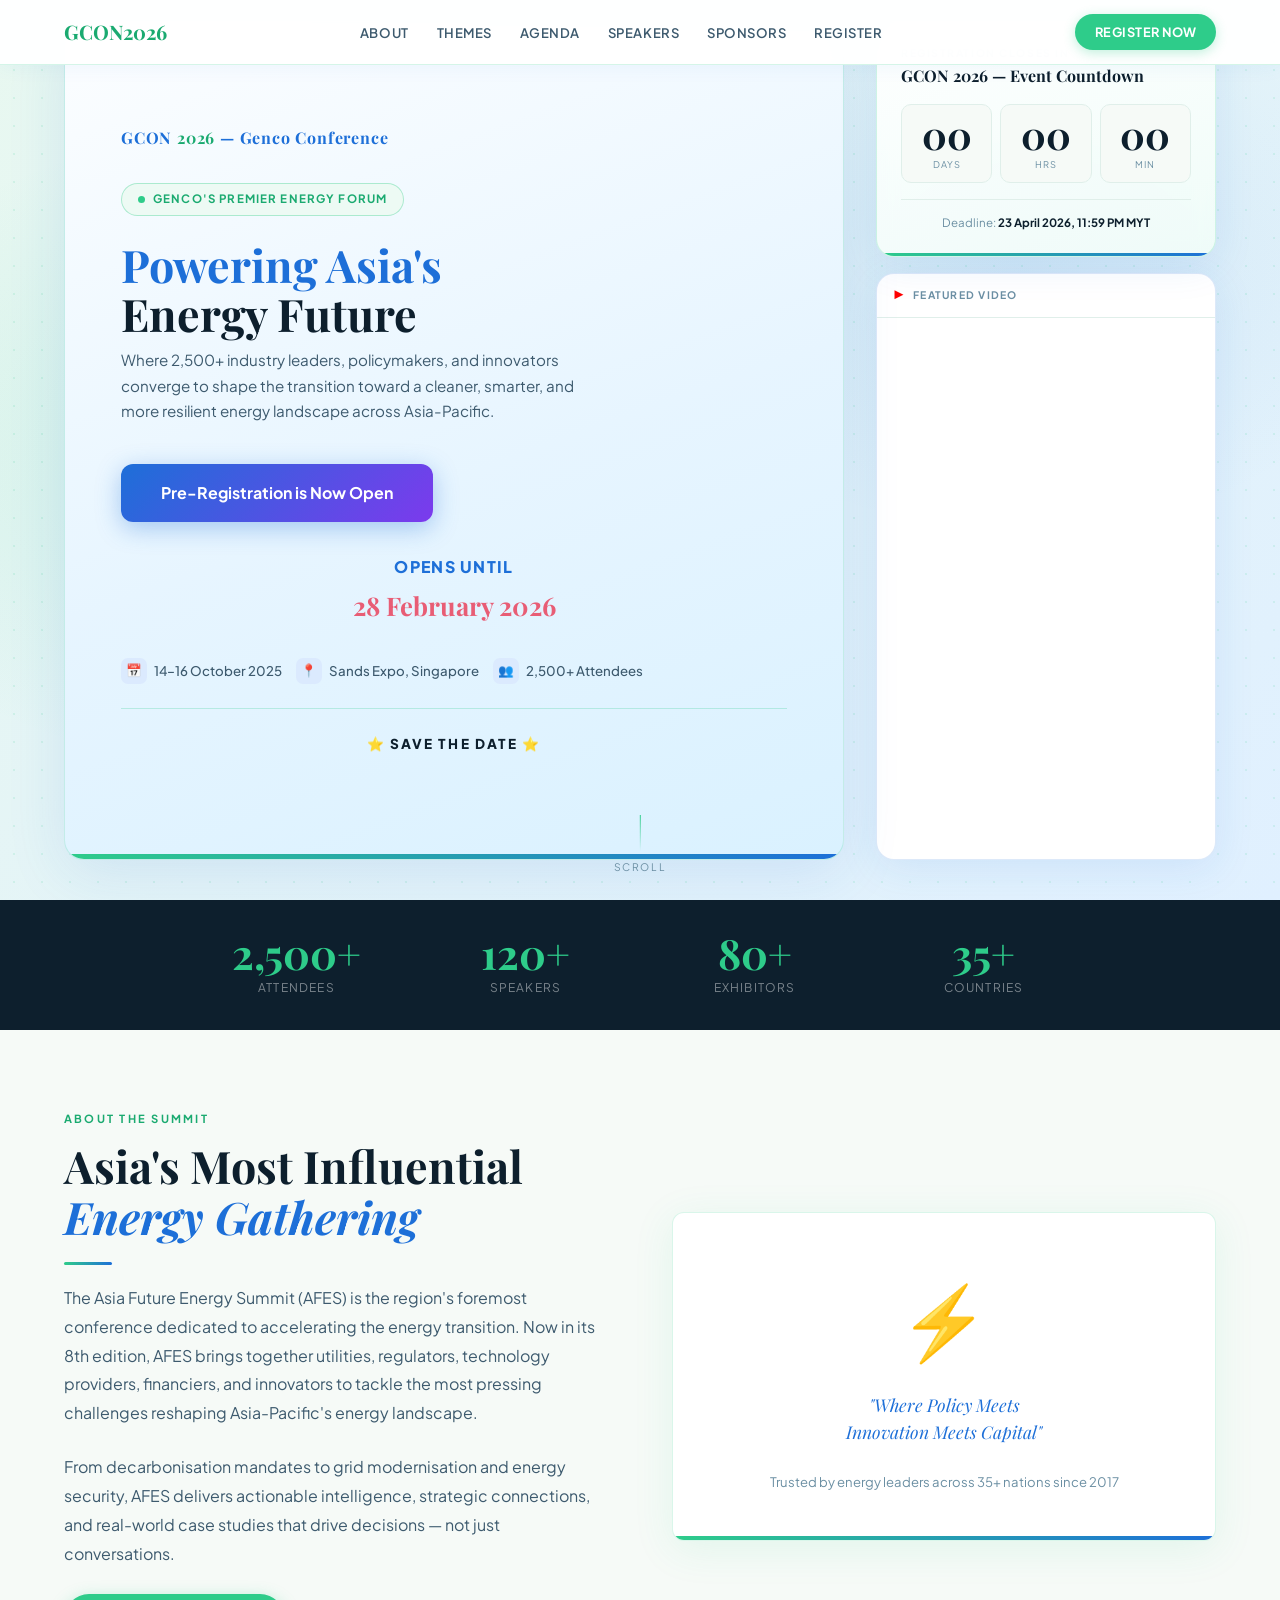
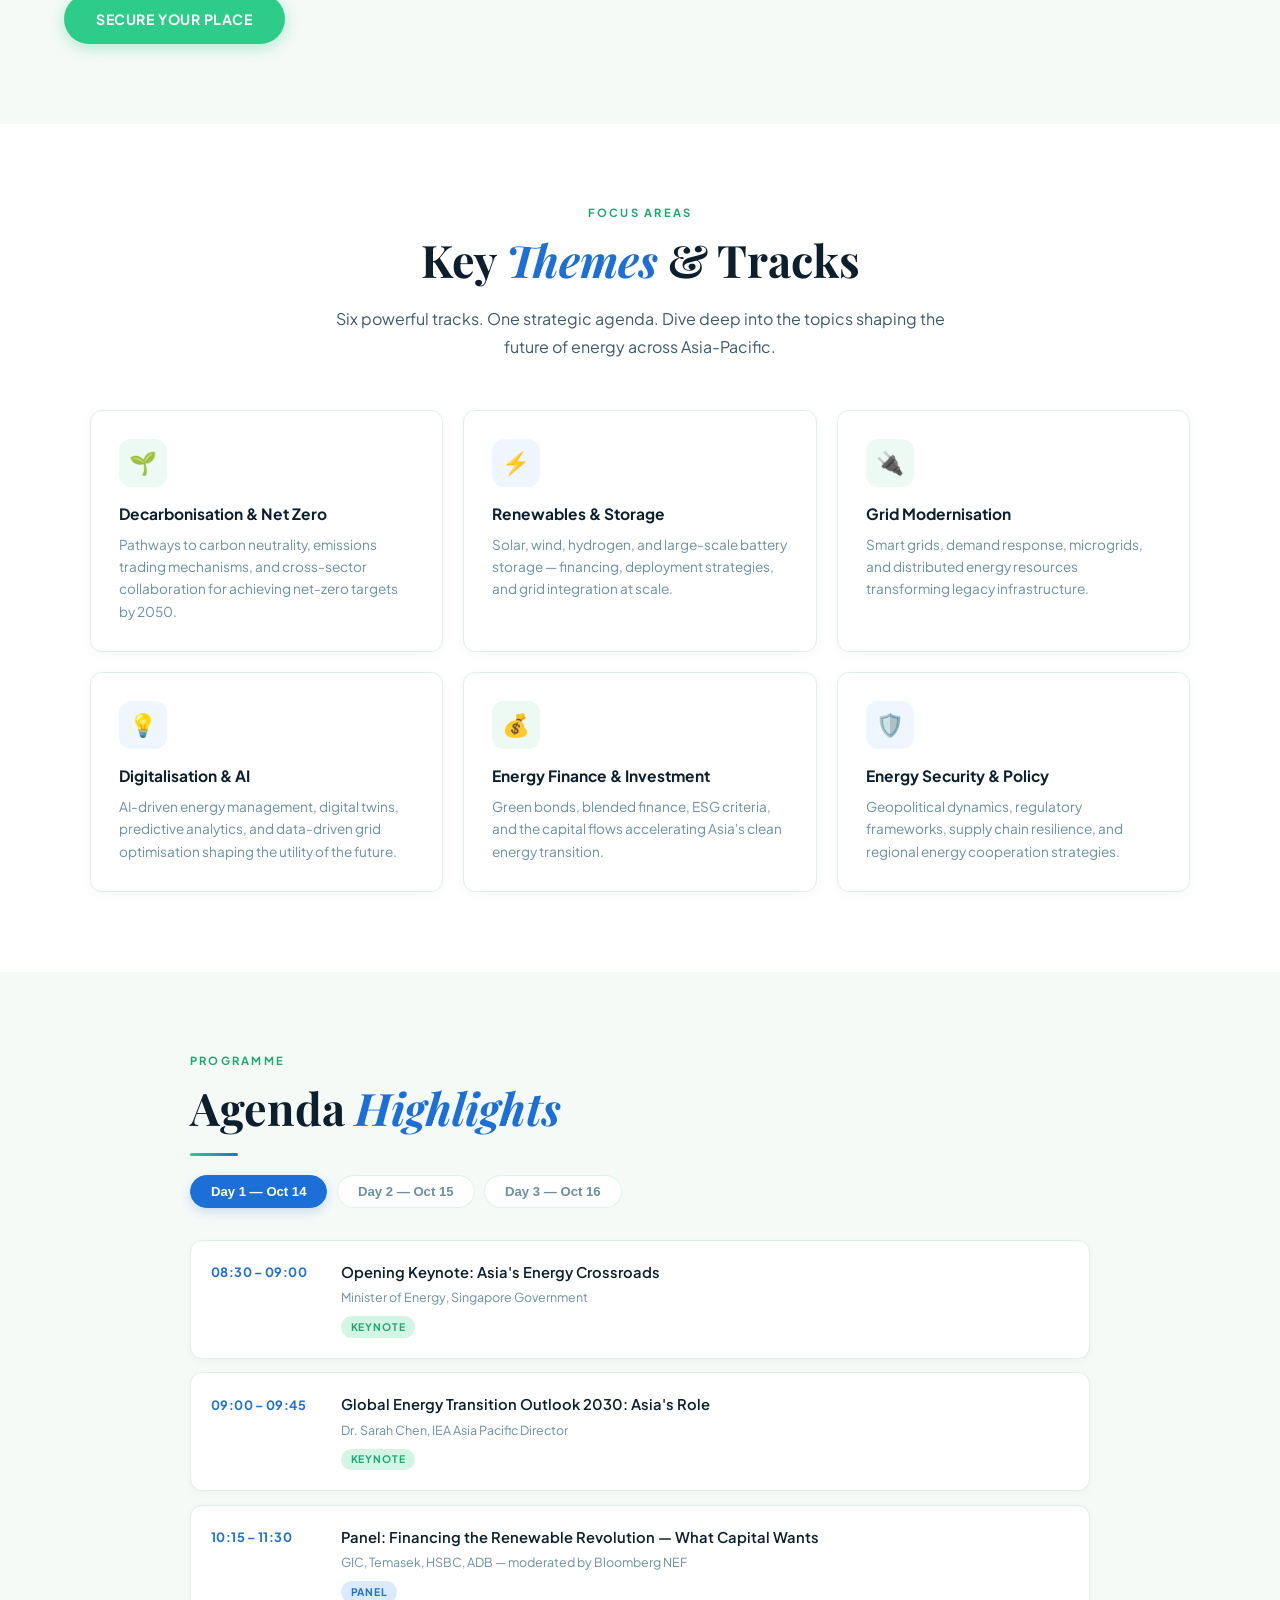
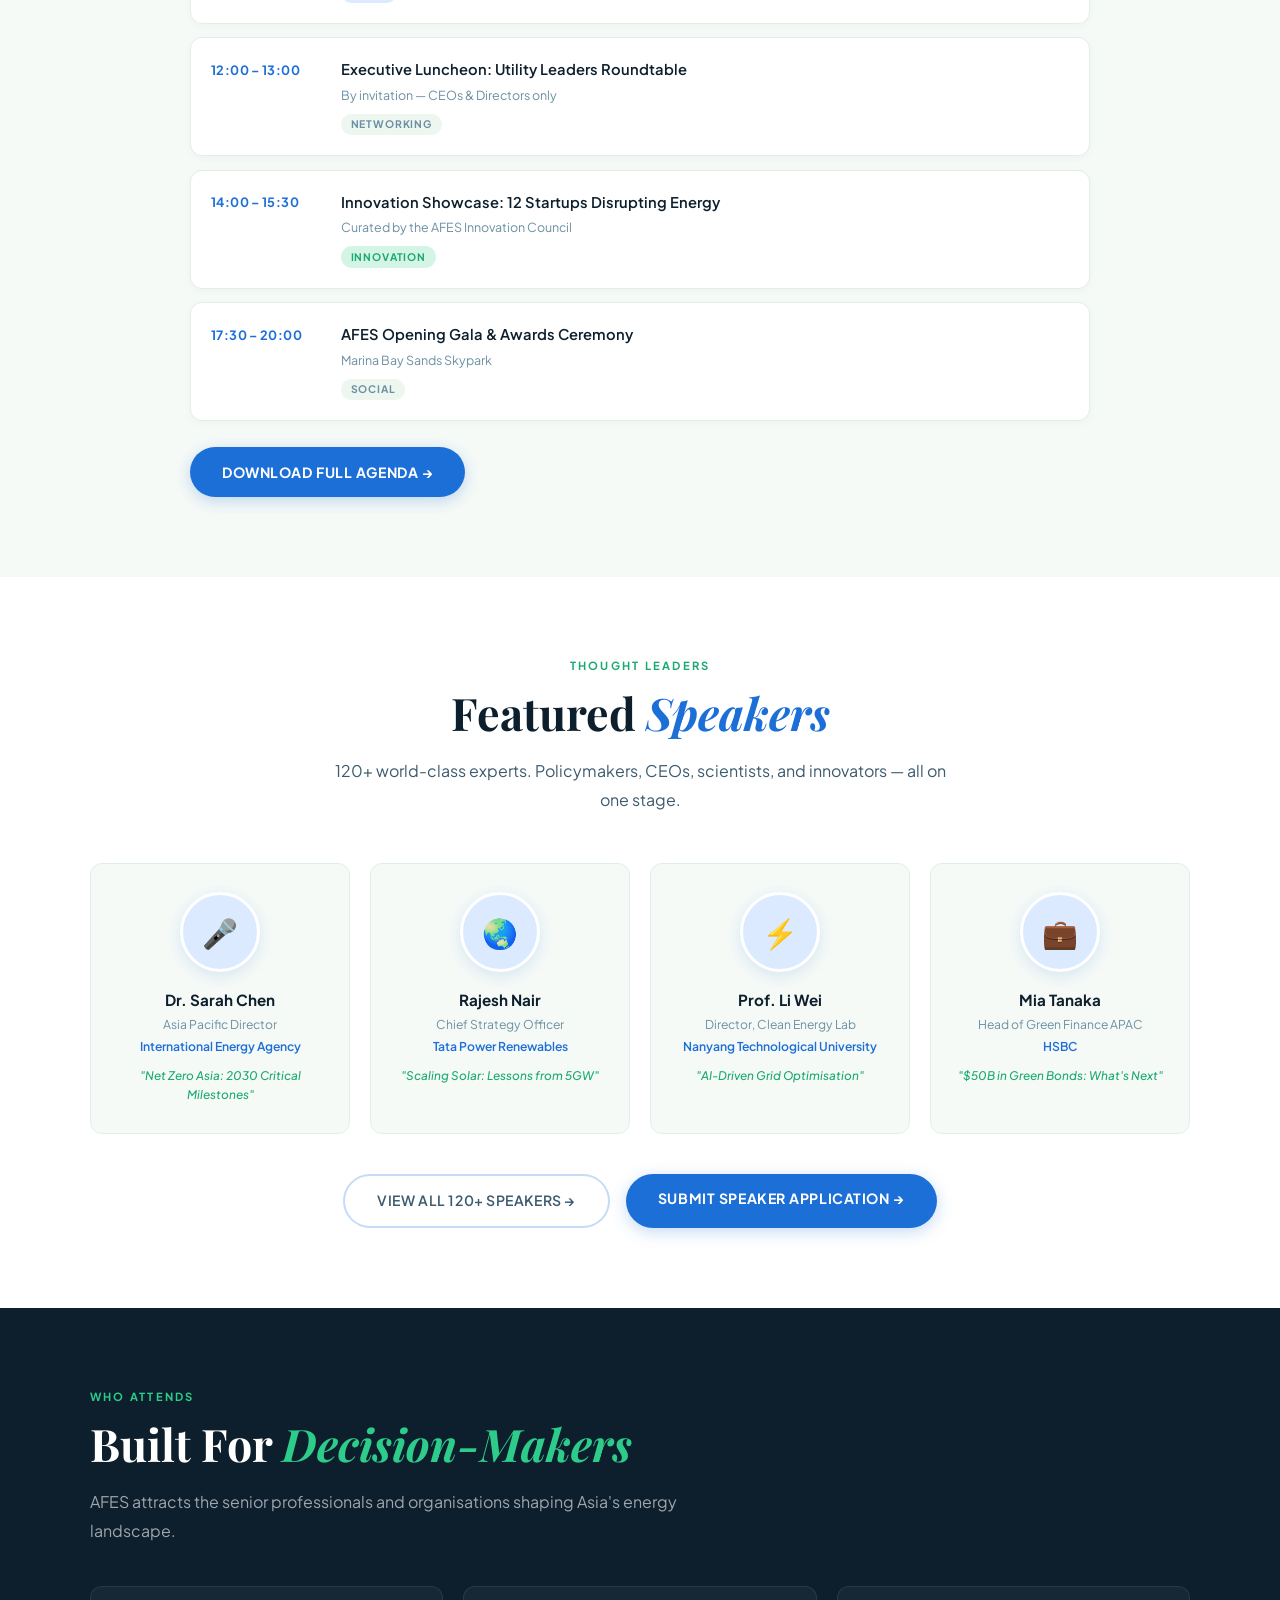
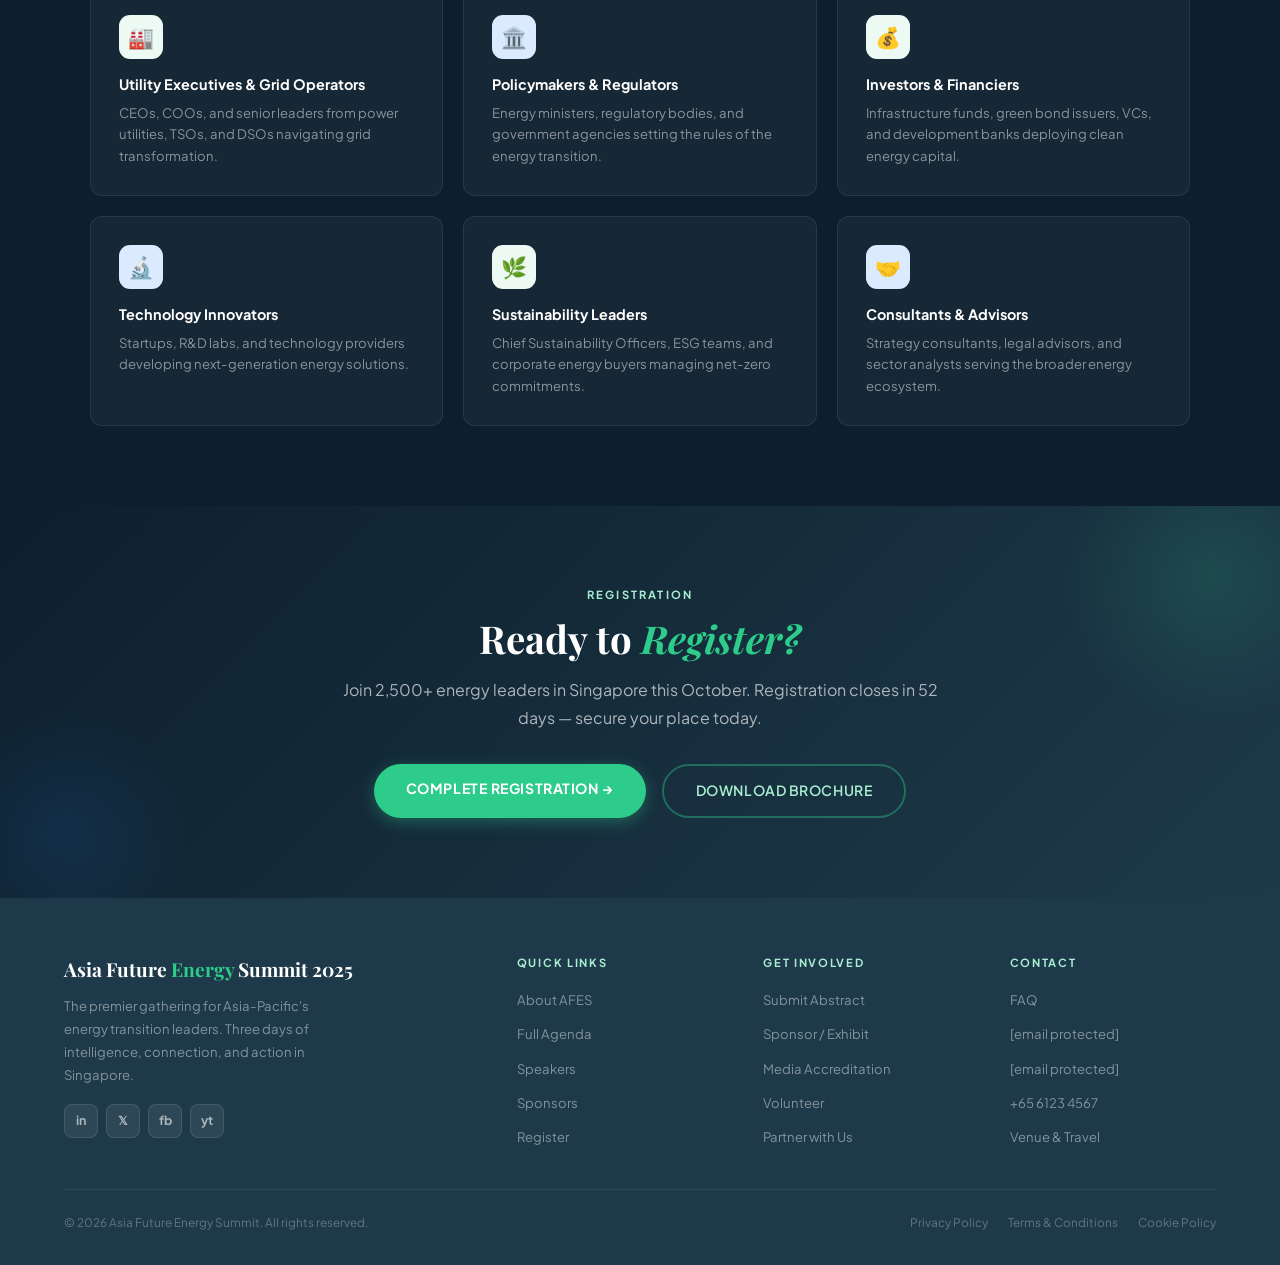
==== commit 42f7df28: "Update fmt.Println to output 'Goodbye World'" ====
--- a/index.html
+++ b/index.html
@@ -2,12 +2,12 @@
 <html lang="en">
 <head>
 <meta charset="UTF-8">
-<meta name="viewport" content="width=device-width, initial-scale=1.0">
-<meta name="description" content="Asia Future Energy Summit 2025 — The premier conference for energy innovation, digitalisation, and sustainability leaders across Asia-Pacific. October 14–16, Singapore.">
-<title>Asia Future Energy Summit 2025 | Singapore</title>
+<meta name="viewport" content="width=device-width, initial-scale=1.0, maximum-scale=1.0">
+<meta name="description" content="Genco Conference 2026— The premier conference for energy innovation, digitalisation, and sustainability leaders across Asia-Pacific. April 22–23, Malaysia.">
+<title>Genco Conference 2026 | Malaysia</title>
 <link rel="preconnect" href="https://fonts.googleapis.com">
 <link rel="preconnect" href="https://fonts.gstatic.com" crossorigin>
-<link href="https://fonts.googleapis.com/css2?family=Plus+Jakarta+Sans:ital,wght@0,300;0,400;0,500;0,600;0,700;0,800;1,400&family=Playfair+Display:ital,wght@0,700;1,700&display=swap" rel="stylesheet">
+<link href="https://fonts.googleapis.com/css2?family=Plus+Jakarta+Sans:wght@300;400;500;600;700;800&family=Playfair+Display:ital,wght@0,700;1,700&display=swap" rel="stylesheet">
 <style>
   *, *::before, *::after { box-sizing: border-box; margin: 0; padding: 0; }
 
@@ -32,319 +32,519 @@
     --text-muted:  #6b8fa3;
     --text-body:   #3d5a6e;
     --border:      rgba(46,204,138,0.18);
-    --border-blue: rgba(29,111,216,0.15);
     --radius:      6px;
     --radius-lg:   12px;
     --font-display:'Playfair Display', Georgia, serif;
     --font-body:   'Plus Jakarta Sans', sans-serif;
   }
 
-  html { scroll-behavior: smooth; }
-  body { font-family: var(--font-body); background: var(--white); color: var(--text-body); line-height: 1.6; overflow-x: hidden; }
-
-  /* NAV */
+  html { scroll-behavior: smooth; -webkit-text-size-adjust: 100%; }
+  body { font-family: var(--font-body); background: var(--white); color: var(--text-body); line-height: 1.6; overflow-x: hidden; -webkit-font-smoothing: antialiased; }
+
+
+  /* ── NAV ── */
   nav {
     position: fixed; top: 0; left: 0; right: 0; z-index: 100;
     display: flex; align-items: center; justify-content: space-between;
-    padding: 1rem 5%;
+    padding: 0.85rem 5%;
     background: rgba(255,255,255,0.95);
     backdrop-filter: blur(14px);
     border-bottom: 1px solid rgba(46,204,138,0.2);
     box-shadow: 0 1px 20px rgba(29,111,216,0.06);
   }
-  .nav-logo { font-family: var(--font-display); font-size: 1.35rem; font-weight: 700; color: var(--blue); }
+  .nav-logo { display: flex; align-items: center; gap: 0.6rem; font-family: var(--font-display); font-size: 1.25rem; font-weight: 700; color: var(--blue); text-decoration: none; }
   .nav-logo span { color: var(--green-dark); }
-  .nav-links { display: flex; gap: 2rem; list-style: none; }
-  .nav-links a { color: var(--ink-light); text-decoration: none; font-size: 0.83rem; font-weight: 600; letter-spacing: 0.04em; text-transform: uppercase; transition: color 0.2s; }
+  /* ── NAV LOGO IMAGE ──
+     To use your own logo image:
+     1. Put your logo file (PNG/SVG) in the same folder as this HTML
+     2. Find the <img class="nav-logo-img"> tag in the <nav> below
+     3. Change src="your-logo.png" to your actual filename
+     To show ONLY the image (hide the text), add: .nav-logo-text { display:none; }
+  */
+  .nav-logo-img { height: 36px; width: auto; display: block; object-fit: contain; }
+  .nav-links { display: flex; gap: 1.75rem; list-style: none; }
+  .nav-links a { color: var(--ink-light); text-decoration: none; font-size: 0.82rem; font-weight: 600; letter-spacing: 0.04em; text-transform: uppercase; transition: color 0.2s; }
   .nav-links a:hover { color: var(--blue); }
-  .nav-cta { background: var(--green); color: var(--white); padding: 0.55rem 1.4rem; border-radius: 50px; text-decoration: none; font-size: 0.83rem; font-weight: 700; letter-spacing: 0.04em; text-transform: uppercase; transition: all 0.2s; box-shadow: 0 3px 12px rgba(46,204,138,0.3); }
+  .nav-cta { background: var(--green); color: var(--white); padding: 0.5rem 1.2rem; border-radius: 50px; text-decoration: none; font-size: 0.8rem; font-weight: 700; letter-spacing: 0.04em; text-transform: uppercase; transition: all 0.2s; box-shadow: 0 3px 12px rgba(46,204,138,0.3); white-space: nowrap; }
   .nav-cta:hover { background: var(--green-dark); transform: translateY(-1px); }
-  .nav-hamburger { display: none; flex-direction: column; gap: 5px; cursor: pointer; }
-  .nav-hamburger span { width: 24px; height: 2px; background: var(--blue); display: block; }
-
-  /* HERO */
-  .hero { min-height: 100vh; display: flex; flex-direction: column; justify-content: center; position: relative; overflow: hidden; padding: 8rem 5% 5rem; background: var(--white); }
-  .hero-bg { position: absolute; inset: 0; z-index: 0; background: radial-gradient(ellipse 70% 70% at 80% 30%, rgba(46,204,138,0.12) 0%, transparent 55%), radial-gradient(ellipse 50% 60% at 10% 80%, rgba(29,111,216,0.08) 0%, transparent 55%), linear-gradient(160deg, #ffffff 0%, #f0faf5 50%, #f0f7ff 100%); }
-  .hero-dots { position: absolute; inset: 0; z-index: 0; background-image: radial-gradient(circle, rgba(46,204,138,0.15) 1px, transparent 1px); background-size: 32px 32px; mask-image: radial-gradient(ellipse 70% 70% at 80% 30%, black 0%, transparent 70%); }
-  .hero-orb-green { position: absolute; right: 8%; top: 12%; width: 420px; height: 420px; border-radius: 50%; background: radial-gradient(circle, rgba(46,204,138,0.18) 0%, rgba(46,204,138,0.04) 50%, transparent 70%); filter: blur(30px); animation: floatOrb 7s ease-in-out infinite; }
-  .hero-orb-blue { position: absolute; right: 18%; top: 40%; width: 280px; height: 280px; border-radius: 50%; background: radial-gradient(circle, rgba(29,111,216,0.12) 0%, transparent 70%); filter: blur(40px); animation: floatOrb 9s ease-in-out infinite reverse; }
-  @keyframes floatOrb { 0%,100%{transform:translateY(0)} 50%{transform:translateY(-20px)} }
-
-  .hero-content { position: relative; z-index: 1; max-width: 760px; }
-  .hero-badge { display: inline-flex; align-items: center; gap: 0.5rem; background: var(--green-xpale); border: 1px solid rgba(46,204,138,0.35); padding: 0.4rem 1rem; border-radius: 50px; margin-bottom: 1.5rem; font-size: 0.78rem; font-weight: 700; letter-spacing: 0.1em; text-transform: uppercase; color: var(--green-dark); animation: fadeUp 0.7s ease both; }
-  .hero-badge-dot { width: 7px; height: 7px; border-radius: 50%; background: var(--green); animation: ping 1.5s infinite; }
+  .nav-hamburger { display: none; flex-direction: column; gap: 5px; cursor: pointer; padding: 4px; -webkit-tap-highlight-color: transparent; }
+  .nav-hamburger span { width: 22px; height: 2px; background: var(--blue); display: block; border-radius: 2px; }
+
+  /* ── MOBILE MENU ── */
+  .mobile-menu { display: none; position: fixed; inset: 0; z-index: 200; background: rgba(255,255,255,0.98); backdrop-filter: blur(12px); flex-direction: column; align-items: center; justify-content: center; gap: 1.75rem; }
+  .mobile-menu.open { display: flex; }
+  .mobile-menu a { font-size: 1.4rem; font-family: var(--font-display); color: var(--ink); text-decoration: none; font-weight: 700; -webkit-tap-highlight-color: transparent; }
+  .mobile-menu a:hover { color: var(--blue); }
+  .mobile-menu .mobile-reg-btn { background: var(--green); color: var(--white) !important; padding: 0.75rem 2rem; border-radius: 50px; font-size: 1rem !important; box-shadow: 0 4px 16px rgba(46,204,138,0.3); }
+  .mobile-close { position: absolute; top: 1.25rem; right: 1.25rem; background: none; border: none; color: var(--ink); font-size: 1.75rem; cursor: pointer; line-height: 1; padding: 0.25rem; }
+
+  /* ── HERO ── */
+  .hero {
+    height: 100vh;
+    display: flex;
+    flex-direction: column;
+    justify-content: center;
+    position: relative;
+    overflow: hidden;
+    padding: 0 5%;
+    background: linear-gradient(135deg, #e8f8f0 0%, #e0f0ff 100%);
+  }
+  .hero-bg { position: absolute; inset: 0; z-index: 0; background: radial-gradient(ellipse 60% 60% at 20% 50%, rgba(46,204,138,0.12) 0%, transparent 60%), radial-gradient(ellipse 50% 50% at 80% 30%, rgba(29,111,216,0.08) 0%, transparent 60%); }
+  .hero-dots { position: absolute; inset: 0; z-index: 0; background-image: radial-gradient(circle, rgba(46,204,138,0.12) 1px, transparent 1px); background-size: 28px 28px; }
+  .hero-orb-green { display: none; }
+  .hero-orb-blue { display: none; }
+
+  /* Hero two-column layout */
+  .hero-inner {
+    position: relative;
+    z-index: 1;
+    display: grid;
+    grid-template-columns: 1fr 340px;
+    gap: 2rem;
+    align-items: stretch;
+    width: 100%;
+    max-width: 1300px;
+    /* Grow to fill whatever space remains after nav */
+    flex: 1;
+    padding: 1.25rem 0 2.5rem;
+    box-sizing: border-box;
+  }
+
+  /* LEFT: Poster card */
+  .hero-poster {
+    /* =============================================
+       POSTER BACKGROUND IMAGE
+       To set your image, replace 'your-image.jpg'
+       with your filename (must be in same folder):
+       e.g.  url('conference-banner.jpg')
+       ============================================= */
+    background-image:
+      linear-gradient(160deg, rgba(255,255,255,0.88) 0%, rgba(230,245,255,0.82) 55%, rgba(210,240,255,0.65) 100%),
+      url('your-image.jpg');
+    background-size: cover;
+    background-position: center right;
+    background-repeat: no-repeat;
+    background-color: #e8f4ff; /* fallback colour when no image */
+    border-radius: 20px;
+    border: 1.5px solid rgba(46,204,138,0.2);
+    box-shadow: 0 12px 60px rgba(29,111,216,0.12);
+    padding: 2.5rem 3.5rem;
+    display: flex; flex-direction: column; justify-content: center;
+    position: relative; overflow: hidden;
+    min-height: 0;
+  }
+  .hero-poster::before {
+    content: '';
+    position: absolute; bottom: 0; left: 0; right: 0; height: 5px;
+    background: linear-gradient(90deg, var(--green), var(--blue));
+  }
+  .hero-poster-logo {
+    font-family: var(--font-display); font-size: 1rem; font-weight: 700;
+    color: var(--blue); margin-bottom: 2rem; letter-spacing: 0.05em;
+  }
+  .hero-poster-logo span { color: var(--green-dark); }
+  .hero-poster-badge {
+    display: inline-flex; align-items: center; gap: 0.5rem;
+    background: var(--green-xpale); border: 1px solid rgba(46,204,138,0.35);
+    padding: 0.4rem 1rem; border-radius: 50px; margin-bottom: 1.5rem;
+    font-size: 0.72rem; font-weight: 700; letter-spacing: 0.1em; text-transform: uppercase;
+    color: var(--green-dark); width: fit-content;
+    animation: fadeUp 0.6s ease both;
+  }
+  .hero-badge-dot { width: 7px; height: 7px; border-radius: 50%; background: var(--green); animation: ping 1.5s infinite; flex-shrink: 0; }
   @keyframes ping { 0%{box-shadow:0 0 0 0 rgba(46,204,138,0.5)} 100%{box-shadow:0 0 0 8px rgba(46,204,138,0)} }
 
-  .hero h1 { font-family: var(--font-display); font-size: clamp(2.6rem, 5.5vw, 5rem); font-weight: 700; line-height: 1.1; color: var(--ink); margin-bottom: 1.25rem; animation: fadeUp 0.7s 0.12s ease both; }
-  .hero h1 em { color: var(--blue); font-style: italic; }
-
-  .hero-sub { font-size: clamp(1rem, 1.5vw, 1.15rem); color: var(--text-body); max-width: 540px; margin-bottom: 2rem; font-weight: 400; line-height: 1.75; animation: fadeUp 0.7s 0.24s ease both; }
-  .hero-meta { display: flex; flex-wrap: wrap; gap: 1.5rem; margin-bottom: 2.5rem; animation: fadeUp 0.7s 0.36s ease both; }
-  .hero-meta-item { display: flex; align-items: center; gap: 0.5rem; font-size: 0.88rem; color: var(--ink-light); font-weight: 500; }
-  .meta-icon { width: 30px; height: 30px; border-radius: 8px; background: var(--blue-pale); display: flex; align-items: center; justify-content: center; font-size: 0.85rem; flex-shrink: 0; }
-  .hero-ctas { display: flex; flex-wrap: wrap; gap: 1rem; animation: fadeUp 0.7s 0.48s ease both; }
-
-  .btn-primary { background: var(--green); color: var(--white); padding: 0.85rem 2rem; border-radius: 50px; font-size: 0.88rem; font-weight: 700; letter-spacing: 0.04em; text-transform: uppercase; text-decoration: none; transition: all 0.2s; border: none; cursor: pointer; box-shadow: 0 4px 16px rgba(46,204,138,0.35); display: inline-block; }
-  .btn-primary:hover { background: var(--green-dark); transform: translateY(-2px); box-shadow: 0 8px 24px rgba(46,204,138,0.45); }
-  .btn-blue { background: var(--blue); color: var(--white); padding: 0.85rem 2rem; border-radius: 50px; font-size: 0.88rem; font-weight: 700; letter-spacing: 0.04em; text-transform: uppercase; text-decoration: none; transition: all 0.2s; border: none; cursor: pointer; box-shadow: 0 4px 16px rgba(29,111,216,0.25); display: inline-block; }
-  .btn-blue:hover { background: var(--blue-mid); transform: translateY(-2px); box-shadow: 0 8px 24px rgba(29,111,216,0.35); }
-  .btn-outline { background: transparent; color: var(--ink-light); padding: 0.85rem 2rem; border-radius: 50px; font-size: 0.88rem; font-weight: 600; letter-spacing: 0.04em; text-transform: uppercase; text-decoration: none; border: 2px solid rgba(29,111,216,0.25); transition: all 0.2s; cursor: pointer; display: inline-block; }
-  .btn-outline:hover { border-color: var(--blue); color: var(--blue); transform: translateY(-2px); }
-
-  .hero-scroll { position: absolute; bottom: 2rem; left: 50%; transform: translateX(-50%); z-index: 1; display: flex; flex-direction: column; align-items: center; gap: 0.5rem; font-size: 0.68rem; letter-spacing: 0.15em; text-transform: uppercase; color: var(--text-muted); animation: fadeIn 1.5s 1s ease both; }
-  .scroll-line { width: 1px; height: 40px; background: linear-gradient(to bottom, var(--green), transparent); animation: scrollAnim 2s ease-in-out infinite; }
+  .hero-poster h1 {
+    font-family: var(--font-display); font-size: clamp(2rem, 3.5vw, 3.2rem);
+    font-weight: 700; line-height: 1.1; color: var(--blue);
+    margin-bottom: 0.5rem; animation: fadeUp 0.6s 0.1s ease both;
+  }
+  .hero-poster h1 strong { color: var(--ink); display: block; }
+  .hero-poster-sub {
+    font-size: 0.95rem; color: var(--text-body); max-width: 480px;
+    margin-bottom: 2.5rem; line-height: 1.7;
+    animation: fadeUp 0.6s 0.2s ease both;
+  }
+  .hero-prereg-btn {
+    display: inline-block; width: fit-content;
+    background: linear-gradient(135deg, var(--blue) 0%, #7c3aed 100%);
+    color: var(--white); padding: 1rem 2.5rem; border-radius: 12px;
+    font-size: 1rem; font-weight: 700; text-decoration: none; text-align: center;
+    box-shadow: 0 6px 24px rgba(29,111,216,0.35);
+    margin-bottom: 2rem; transition: all 0.2s;
+    animation: fadeUp 0.6s 0.3s ease both;
+    -webkit-tap-highlight-color: transparent;
+  }
+  .hero-prereg-btn:hover { transform: translateY(-2px); box-shadow: 0 10px 32px rgba(29,111,216,0.45); }
+  .hero-opens-label {
+    font-size: 1rem; font-weight: 800; color: var(--blue);
+    letter-spacing: 0.08em; text-transform: uppercase; text-align: center;
+    margin-bottom: 0.35rem; animation: fadeUp 0.6s 0.4s ease both;
+  }
+  .hero-opens-date {
+    font-family: var(--font-display); font-size: 1.6rem; font-weight: 700;
+    color: #e85d75; text-align: center; margin-bottom: 2rem;
+    animation: fadeUp 0.6s 0.45s ease both;
+  }
+  .hero-save-date {
+    font-size: 0.85rem; font-weight: 800; color: var(--ink);
+    letter-spacing: 0.15em; text-transform: uppercase; text-align: center;
+    padding-top: 1.5rem; border-top: 1px solid rgba(46,204,138,0.25);
+    animation: fadeUp 0.6s 0.5s ease both;
+  }
+  .hero-meta { display: flex; flex-wrap: wrap; gap: 0.85rem; margin-bottom: 0; animation: fadeUp 0.6s 0.55s ease both; }
+  .hero-meta-item { display: flex; align-items: center; gap: 0.45rem; font-size: 0.83rem; color: var(--ink-light); font-weight: 500; }
+  .meta-icon { width: 26px; height: 26px; border-radius: 7px; background: var(--blue-pale); display: flex; align-items: center; justify-content: center; font-size: 0.78rem; flex-shrink: 0; }
+
+  /* RIGHT: Countdown + Video stacked */
+  .hero-right { display: flex; flex-direction: column; gap: 1rem; min-height: 0; }
+
+  /* Countdown Card */
+  .hero-countdown-card {
+    background: linear-gradient(160deg, rgba(255,255,255,0.95) 0%, rgba(240,252,248,0.95) 100%);
+    border: 1.5px solid rgba(46,204,138,0.2); border-radius: 18px; padding: 1.5rem;
+    box-shadow: 0 8px 40px rgba(29,111,216,0.1); backdrop-filter: blur(10px);
+    position: relative; overflow: hidden;
+    flex-shrink: 0;
+  }
+  .hero-countdown-card::after { content: ''; position: absolute; bottom: 0; left: 0; right: 0; height: 3px; background: linear-gradient(90deg, var(--green), var(--blue)); }
+  .hero-cd-label { font-size: 0.65rem; font-weight: 700; letter-spacing: 0.15em; text-transform: uppercase; color: var(--text-muted); margin-bottom: 0.25rem; }
+  .hero-cd-title { font-family: var(--font-display); font-size: 1rem; font-weight: 700; color: var(--ink); margin-bottom: 1.1rem; line-height: 1.3; }
+  .hero-cd-timer { display: grid; grid-template-columns: repeat(3, 1fr); gap: 0.5rem; margin-bottom: 1rem; }
+  .hero-cd-unit { text-align: center; background: var(--off-white); border: 1px solid var(--surface-2); border-radius: 10px; padding: 0.65rem 0.4rem; }
+  .hero-cd-num { display: block; font-family: var(--font-display); font-size: 2.4rem; font-weight: 700; color: var(--ink); line-height: 1; }
+  .hero-cd-unit-label { display: block; font-size: 0.58rem; letter-spacing: 0.1em; text-transform: uppercase; color: var(--text-muted); margin-top: 0.2rem; }
+  .hero-cd-deadline { font-size: 0.72rem; color: var(--text-muted); text-align: center; padding-top: 0.85rem; border-top: 1px solid var(--surface-2); }
+  .hero-cd-deadline strong { color: var(--ink); }
+
+  /* Video Card */
+  .hero-video-card {
+    background: var(--white);
+    border: 1.5px solid rgba(29,111,216,0.15);
+    border-radius: 18px;
+    overflow: hidden;
+    box-shadow: 0 8px 40px rgba(29,111,216,0.1);
+    flex: 1;
+    display: flex;
+    flex-direction: column;
+    min-height: 0;
+  }
+  .hero-video-label { padding: 0.75rem 1rem; font-size: 0.65rem; font-weight: 700; letter-spacing: 0.12em; text-transform: uppercase; color: var(--text-muted); border-bottom: 1px solid var(--surface-2); display: flex; align-items: center; gap: 0.5rem; flex-shrink: 0; }
+  .hero-video-label::before { content: "▶"; color: #ff0000; font-size: 0.72rem; }
+  .hero-video-wrap { flex: 1; position: relative; min-height: 0; }
+  .hero-video-wrap iframe { position: absolute; inset: 0; width: 100%; height: 100%; border: none; }
+
+  .hero-scroll { position: absolute; bottom: 1.5rem; left: 50%; transform: translateX(-50%); z-index: 1; display: flex; flex-direction: column; align-items: center; gap: 0.5rem; font-size: 0.65rem; letter-spacing: 0.15em; text-transform: uppercase; color: var(--text-muted); animation: fadeIn 1.5s 1s ease both; }
+  .scroll-line { width: 1px; height: 36px; background: linear-gradient(to bottom, var(--green), transparent); animation: scrollAnim 2s ease-in-out infinite; }
   @keyframes scrollAnim { 0%{transform:scaleY(0);transform-origin:top} 50%{transform:scaleY(1);transform-origin:top} 51%{transform-origin:bottom} 100%{transform:scaleY(0);transform-origin:bottom} }
   @keyframes fadeUp { from{opacity:0;transform:translateY(18px)} to{opacity:1;transform:translateY(0)} }
   @keyframes fadeIn { from{opacity:0} to{opacity:1} }
 
-  /* STATS BAR */
-  .stats-bar { background: var(--ink); padding: 2.5rem 5%; }
+  .btn-primary { background: var(--green); color: var(--white); padding: 0.85rem 2rem; border-radius: 50px; font-size: 0.88rem; font-weight: 700; letter-spacing: 0.04em; text-transform: uppercase; text-decoration: none; transition: all 0.2s; border: none; cursor: pointer; box-shadow: 0 4px 16px rgba(46,204,138,0.35); display: inline-block; -webkit-tap-highlight-color: transparent; touch-action: manipulation; }
+  .btn-primary:hover { background: var(--green-dark); transform: translateY(-2px); box-shadow: 0 8px 24px rgba(46,204,138,0.45); }
+  .btn-blue { background: var(--blue); color: var(--white); padding: 0.85rem 2rem; border-radius: 50px; font-size: 0.88rem; font-weight: 700; letter-spacing: 0.04em; text-transform: uppercase; text-decoration: none; transition: all 0.2s; border: none; cursor: pointer; box-shadow: 0 4px 16px rgba(29,111,216,0.25); display: inline-block; -webkit-tap-highlight-color: transparent; touch-action: manipulation; }
+  .btn-blue:hover { background: var(--blue-mid); transform: translateY(-2px); box-shadow: 0 8px 24px rgba(29,111,216,0.35); }
+  .btn-outline { background: transparent; color: var(--ink-light); padding: 0.85rem 2rem; border-radius: 50px; font-size: 0.88rem; font-weight: 600; letter-spacing: 0.04em; text-transform: uppercase; text-decoration: none; border: 2px solid rgba(29,111,216,0.25); transition: all 0.2s; cursor: pointer; display: inline-block; -webkit-tap-highlight-color: transparent; }
+  .btn-outline:hover { border-color: var(--blue); color: var(--blue); transform: translateY(-2px); }
+
+  /* ── STATS BAR ── */
+  .stats-bar { background: var(--ink); padding: 2rem 5%; }
   .stats-grid { display: grid; grid-template-columns: repeat(4, 1fr); gap: 1rem; max-width: 900px; margin: 0 auto; text-align: center; }
-  .stat-number { font-family: var(--font-display); font-size: 2.8rem; font-weight: 700; color: var(--green); line-height: 1; }
-  .stat-label { font-size: 0.78rem; letter-spacing: 0.1em; text-transform: uppercase; color: rgba(255,255,255,0.45); margin-top: 0.35rem; }
-
-  /* SECTIONS */
-  section { padding: 6rem 5%; }
-  .section-label { font-size: 0.72rem; font-weight: 700; letter-spacing: 0.2em; text-transform: uppercase; color: var(--green-dark); margin-bottom: 0.75rem; }
-  h2 { font-family: var(--font-display); font-size: clamp(1.9rem, 3.5vw, 2.9rem); font-weight: 700; color: var(--ink); line-height: 1.15; margin-bottom: 1.2rem; }
+  .stat-number { font-family: var(--font-display); font-size: 2.6rem; font-weight: 700; color: var(--green); line-height: 1; }
+  .stat-label { font-size: 0.75rem; letter-spacing: 0.1em; text-transform: uppercase; color: rgba(255,255,255,0.45); margin-top: 0.3rem; }
+
+  /* ── SECTIONS ── */
+  section { padding: 5rem 5%; }
+  .section-label { font-size: 0.7rem; font-weight: 700; letter-spacing: 0.2em; text-transform: uppercase; color: var(--green-dark); margin-bottom: 0.75rem; display: block; }
+  h2 { font-family: var(--font-display); font-size: clamp(1.75rem, 3.5vw, 2.9rem); font-weight: 700; color: var(--ink); line-height: 1.15; margin-bottom: 1.2rem; }
   h2 em { color: var(--blue); font-style: italic; }
-  .section-intro { font-size: 1.02rem; color: var(--text-body); max-width: 620px; line-height: 1.8; }
+  .section-intro { font-size: 1rem; color: var(--text-body); max-width: 620px; line-height: 1.8; }
   .divider { width: 48px; height: 3px; background: linear-gradient(90deg, var(--green), var(--blue)); border-radius: 3px; margin: 1.2rem 0; }
 
-  /* ABOUT */
+  /* ── ABOUT ── */
   .about { background: var(--off-white); }
-  .about-inner { display: grid; grid-template-columns: 1fr 1fr; gap: 5rem; align-items: center; max-width: 1200px; margin: 0 auto; }
-  .about-visual { position: relative; border-radius: var(--radius-lg); overflow: hidden; background: var(--white); border: 1px solid var(--border); box-shadow: 0 8px 40px rgba(46,204,138,0.1); padding: 3rem; text-align: center; min-height: 340px; display: flex; flex-direction: column; justify-content: center; align-items: center; }
-  .about-icon-main { font-size: 5rem; margin-bottom: 1rem; display: block; }
-  .about-visual-caption { font-family: var(--font-display); font-size: 1.15rem; color: var(--blue); font-style: italic; line-height: 1.5; }
+  .about-inner { display: grid; grid-template-columns: 1fr 1fr; gap: 4rem; align-items: center; max-width: 1200px; margin: 0 auto; }
+  .about-visual { position: relative; border-radius: var(--radius-lg); overflow: hidden; background: var(--white); border: 1px solid var(--border); box-shadow: 0 8px 40px rgba(46,204,138,0.1); padding: 3rem; text-align: center; min-height: 300px; display: flex; flex-direction: column; justify-content: center; align-items: center; }
+  .about-icon-main { font-size: 4.5rem; margin-bottom: 1rem; display: block; }
+  .about-visual-caption { font-family: var(--font-display); font-size: 1.1rem; color: var(--blue); font-style: italic; line-height: 1.5; }
   .about-visual::after { content: ''; position: absolute; bottom: 0; left: 0; right: 0; height: 4px; background: linear-gradient(90deg, var(--green), var(--blue)); }
 
-  /* THEMES */
+  /* ── THEMES ── */
   .themes { background: var(--white); }
-  .themes-header { text-align: center; margin-bottom: 3.5rem; }
+  .themes-header { text-align: center; margin-bottom: 3rem; }
   .themes-header .section-intro { margin: 0 auto; }
-  .themes-grid { display: grid; grid-template-columns: repeat(3, 1fr); gap: 1.5rem; max-width: 1100px; margin: 0 auto; }
-  .theme-card { background: var(--white); border: 1.5px solid var(--surface-2); border-radius: var(--radius-lg); padding: 2rem; transition: all 0.3s; cursor: default; box-shadow: 0 2px 12px rgba(0,0,0,0.04); }
-  .theme-card:hover { border-color: var(--green); transform: translateY(-5px); box-shadow: 0 12px 32px rgba(46,204,138,0.15); }
-  .theme-icon-wrap { width: 52px; height: 52px; border-radius: 14px; background: var(--green-xpale); display: flex; align-items: center; justify-content: center; font-size: 1.5rem; margin-bottom: 1rem; }
+  .themes-grid { display: grid; grid-template-columns: repeat(3, 1fr); gap: 1.25rem; max-width: 1100px; margin: 0 auto; }
+  .theme-card { background: var(--white); border: 1.5px solid var(--surface-2); border-radius: var(--radius-lg); padding: 1.75rem; transition: all 0.3s; cursor: default; box-shadow: 0 2px 12px rgba(0,0,0,0.04); }
+  .theme-card:hover { border-color: var(--green); transform: translateY(-4px); box-shadow: 0 12px 32px rgba(46,204,138,0.15); }
+  .theme-icon-wrap { width: 48px; height: 48px; border-radius: 12px; background: var(--green-xpale); display: flex; align-items: center; justify-content: center; font-size: 1.4rem; margin-bottom: 0.9rem; }
   .theme-card:nth-child(even) .theme-icon-wrap { background: var(--blue-xpale); }
-  .theme-title { font-size: 1rem; font-weight: 700; color: var(--ink); margin-bottom: 0.5rem; }
-  .theme-desc { font-size: 0.87rem; color: var(--text-muted); line-height: 1.65; }
-
-  /* AGENDA */
+  .theme-title { font-size: 0.97rem; font-weight: 700; color: var(--ink); margin-bottom: 0.45rem; }
+  .theme-desc { font-size: 0.85rem; color: var(--text-muted); line-height: 1.65; }
+
+  /* ── AGENDA ── */
   .agenda { background: var(--off-white); }
   .agenda-inner { max-width: 900px; margin: 0 auto; }
-  .agenda-days { display: flex; gap: 0.75rem; margin-bottom: 2.5rem; flex-wrap: wrap; }
-  .day-tab { padding: 0.5rem 1.5rem; border-radius: 50px; border: 1.5px solid var(--border); font-size: 0.83rem; font-weight: 600; cursor: pointer; color: var(--text-muted); transition: all 0.2s; background: var(--white); }
+  .agenda-days { display: flex; gap: 0.6rem; margin-bottom: 2rem; flex-wrap: wrap; }
+  .day-tab { padding: 0.5rem 1.25rem; border-radius: 50px; border: 1.5px solid var(--border); font-size: 0.82rem; font-weight: 600; cursor: pointer; color: var(--text-muted); transition: all 0.2s; background: var(--white); -webkit-tap-highlight-color: transparent; touch-action: manipulation; }
   .day-tab.active, .day-tab:hover { background: var(--blue); color: var(--white); border-color: var(--blue); box-shadow: 0 4px 12px rgba(29,111,216,0.2); }
-  .agenda-list { display: flex; flex-direction: column; gap: 1rem; }
-  .agenda-item { display: grid; grid-template-columns: 120px 1fr; gap: 1.5rem; align-items: start; padding: 1.5rem; background: var(--white); border: 1.5px solid var(--surface-2); border-radius: var(--radius-lg); transition: all 0.2s; box-shadow: 0 2px 8px rgba(0,0,0,0.03); }
+  .agenda-list { display: flex; flex-direction: column; gap: 0.85rem; }
+  .agenda-item { display: grid; grid-template-columns: 110px 1fr; gap: 1.25rem; align-items: start; padding: 1.25rem; background: var(--white); border: 1.5px solid var(--surface-2); border-radius: var(--radius-lg); transition: all 0.2s; box-shadow: 0 2px 8px rgba(0,0,0,0.03); }
   .agenda-item:hover { border-color: var(--green-light); box-shadow: 0 6px 20px rgba(46,204,138,0.12); }
-  .agenda-time { font-size: 0.82rem; color: var(--blue); font-weight: 700; letter-spacing: 0.03em; padding-top: 0.15rem; }
-  .agenda-session { font-weight: 600; color: var(--ink); font-size: 0.93rem; }
-  .agenda-speaker { font-size: 0.8rem; color: var(--text-muted); margin-top: 0.3rem; }
-  .agenda-tag { display: inline-block; padding: 0.18rem 0.65rem; border-radius: 50px; font-size: 0.68rem; font-weight: 700; letter-spacing: 0.08em; text-transform: uppercase; background: var(--green-pale); color: var(--green-dark); margin-top: 0.5rem; }
+  .agenda-time { font-size: 0.8rem; color: var(--blue); font-weight: 700; letter-spacing: 0.03em; padding-top: 0.1rem; }
+  .agenda-session { font-weight: 600; color: var(--ink); font-size: 0.92rem; }
+  .agenda-speaker { font-size: 0.78rem; color: var(--text-muted); margin-top: 0.25rem; }
+  .agenda-tag { display: inline-block; padding: 0.15rem 0.6rem; border-radius: 50px; font-size: 0.65rem; font-weight: 700; letter-spacing: 0.08em; text-transform: uppercase; background: var(--green-pale); color: var(--green-dark); margin-top: 0.5rem; }
   .agenda-tag.blue { background: var(--blue-pale); color: var(--blue); }
   .agenda-tag.neutral { background: var(--surface); color: var(--text-muted); }
 
-  /* SPEAKERS */
+  /* ── SPEAKERS ── */
   .speakers { background: var(--white); }
-  .speakers-header { text-align: center; margin-bottom: 3.5rem; }
-  .speakers-grid { display: grid; grid-template-columns: repeat(4, 1fr); gap: 1.5rem; max-width: 1100px; margin: 0 auto 2.5rem; }
-  .speaker-card { text-align: center; padding: 2rem 1.5rem; background: var(--off-white); border: 1.5px solid var(--surface-2); border-radius: var(--radius-lg); transition: all 0.3s; }
-  .speaker-card:hover { border-color: var(--blue-light); transform: translateY(-5px); box-shadow: 0 12px 32px rgba(29,111,216,0.12); }
-  .speaker-avatar { width: 88px; height: 88px; border-radius: 50%; margin: 0 auto 1rem; display: flex; align-items: center; justify-content: center; font-size: 2rem; background: var(--blue-pale); border: 3px solid var(--white); box-shadow: 0 4px 16px rgba(29,111,216,0.15); }
-  .speaker-name { font-size: 1rem; font-weight: 700; color: var(--ink); margin-bottom: 0.25rem; }
-  .speaker-title { font-size: 0.78rem; color: var(--text-muted); line-height: 1.4; }
-  .speaker-company { font-size: 0.78rem; color: var(--blue); margin-top: 0.3rem; font-weight: 600; }
-  .speaker-topic { font-size: 0.76rem; color: var(--green-dark); margin-top: 0.75rem; font-style: italic; font-weight: 500; }
+  .speakers-header { text-align: center; margin-bottom: 3rem; }
+  .speakers-grid { display: grid; grid-template-columns: repeat(4, 1fr); gap: 1.25rem; max-width: 1100px; margin: 0 auto 2.5rem; }
+  .speaker-card { text-align: center; padding: 1.75rem 1.25rem; background: var(--off-white); border: 1.5px solid var(--surface-2); border-radius: var(--radius-lg); transition: all 0.3s; }
+  .speaker-card:hover { border-color: var(--blue-light); transform: translateY(-4px); box-shadow: 0 12px 32px rgba(29,111,216,0.12); }
+  .speaker-avatar { width: 80px; height: 80px; border-radius: 50%; margin: 0 auto 1rem; display: flex; align-items: center; justify-content: center; font-size: 1.8rem; background: var(--blue-pale); border: 3px solid var(--white); box-shadow: 0 4px 16px rgba(29,111,216,0.15); }
+  .speaker-name { font-size: 0.95rem; font-weight: 700; color: var(--ink); margin-bottom: 0.25rem; }
+  .speaker-title { font-size: 0.76rem; color: var(--text-muted); line-height: 1.4; }
+  .speaker-company { font-size: 0.76rem; color: var(--blue); margin-top: 0.25rem; font-weight: 600; }
+  .speaker-topic { font-size: 0.74rem; color: var(--green-dark); margin-top: 0.65rem; font-style: italic; font-weight: 500; }
   .speakers-cta { text-align: center; display: flex; gap: 1rem; justify-content: center; flex-wrap: wrap; }
 
-  /* WHO ATTENDS */
+  /* ── WHO ATTENDS ── */
   .who-attends { background: var(--ink); }
   .who-attends h2 { color: var(--white); }
   .who-attends .section-label { color: var(--green); }
   .who-attends .section-intro { color: rgba(255,255,255,0.6); }
   .who-inner { max-width: 1100px; margin: 0 auto; }
-  .who-grid { display: grid; grid-template-columns: repeat(3, 1fr); gap: 1.5rem; margin-top: 3rem; }
-  .who-card { padding: 2rem; border-radius: var(--radius-lg); background: rgba(255,255,255,0.04); border: 1px solid rgba(255,255,255,0.08); transition: all 0.2s; }
+  .who-grid { display: grid; grid-template-columns: repeat(3, 1fr); gap: 1.25rem; margin-top: 2.5rem; }
+  .who-card { padding: 1.75rem; border-radius: var(--radius-lg); background: rgba(255,255,255,0.04); border: 1px solid rgba(255,255,255,0.08); transition: all 0.2s; }
   .who-card:hover { background: rgba(46,204,138,0.06); border-color: rgba(46,204,138,0.2); transform: translateY(-3px); }
-  .who-icon-wrap { width: 48px; height: 48px; border-radius: 12px; background: var(--green-xpale); display: flex; align-items: center; justify-content: center; font-size: 1.4rem; margin-bottom: 1rem; }
+  .who-icon-wrap { width: 44px; height: 44px; border-radius: 11px; background: var(--green-xpale); display: flex; align-items: center; justify-content: center; font-size: 1.3rem; margin-bottom: 0.9rem; }
   .who-card:nth-child(even) .who-icon-wrap { background: var(--blue-pale); }
-  .who-title { font-weight: 700; color: var(--white); margin-bottom: 0.4rem; font-size: 0.93rem; }
-  .who-desc { font-size: 0.84rem; color: rgba(255,255,255,0.5); line-height: 1.65; }
-
-  /* SPONSORS */
+  .who-title { font-weight: 700; color: var(--white); margin-bottom: 0.35rem; font-size: 0.9rem; }
+  .who-desc { font-size: 0.82rem; color: rgba(255,255,255,0.5); line-height: 1.65; }
+
+  /* ── SPONSORS ── */
   .sponsors { background: var(--off-white); }
   .sponsors-inner { max-width: 1100px; margin: 0 auto; }
-  .sponsor-tier { margin-bottom: 2.5rem; }
-  .sponsor-tier-label { font-size: 0.7rem; letter-spacing: 0.18em; text-transform: uppercase; font-weight: 700; margin-bottom: 1rem; padding-bottom: 0.5rem; border-bottom: 1.5px solid var(--surface-2); }
+  .sponsor-tier { margin-bottom: 2rem; }
+  .sponsor-tier-label { font-size: 0.68rem; letter-spacing: 0.18em; text-transform: uppercase; font-weight: 700; margin-bottom: 0.9rem; padding-bottom: 0.5rem; border-bottom: 1.5px solid var(--surface-2); }
   .platinum .sponsor-tier-label { color: var(--blue); }
   .gold-tier .sponsor-tier-label { color: var(--green-dark); }
   .silver .sponsor-tier-label { color: var(--text-muted); }
-  .sponsor-logos { display: flex; flex-wrap: wrap; gap: 1rem; }
-  .sponsor-logo { padding: 1rem 2rem; background: var(--white); border: 1.5px solid var(--surface-2); border-radius: var(--radius-lg); font-weight: 700; font-size: 0.85rem; color: var(--ink-light); letter-spacing: 0.03em; display: flex; align-items: center; justify-content: center; min-width: 150px; box-shadow: 0 2px 8px rgba(0,0,0,0.04); transition: all 0.2s; }
+  .sponsor-logos { display: flex; flex-wrap: wrap; gap: 0.85rem; }
+  .sponsor-logo { padding: 0.9rem 1.75rem; background: var(--white); border: 1.5px solid var(--surface-2); border-radius: var(--radius-lg); font-weight: 700; font-size: 0.83rem; color: var(--ink-light); display: flex; align-items: center; justify-content: center; min-width: 140px; box-shadow: 0 2px 8px rgba(0,0,0,0.04); transition: all 0.2s; }
   .sponsor-logo:hover { border-color: var(--green); box-shadow: 0 6px 20px rgba(46,204,138,0.1); }
-  .platinum .sponsor-logo { min-width: 200px; font-size: 0.95rem; border-color: rgba(29,111,216,0.2); }
-  .sponsor-benefits { background: var(--white); border: 1.5px solid var(--border); border-radius: var(--radius-lg); padding: 2.5rem; margin-top: 2.5rem; display: grid; grid-template-columns: 1fr 1fr; gap: 2rem; align-items: center; box-shadow: 0 4px 24px rgba(46,204,138,0.08); }
-  .benefit-list { list-style: none; display: flex; flex-direction: column; gap: 0.75rem; }
-  .benefit-list li { display: flex; align-items: flex-start; gap: 0.75rem; font-size: 0.9rem; color: var(--text-body); }
-  .benefit-check { width: 20px; height: 20px; border-radius: 50%; background: var(--green-pale); color: var(--green-dark); display: flex; align-items: center; justify-content: center; font-size: 0.65rem; font-weight: 900; flex-shrink: 0; margin-top: 0.1rem; }
-
-  /* NETWORKING */
+  .platinum .sponsor-logo { min-width: 180px; font-size: 0.92rem; border-color: rgba(29,111,216,0.2); }
+  .sponsor-benefits { background: var(--white); border: 1.5px solid var(--border); border-radius: var(--radius-lg); padding: 2.25rem; margin-top: 2rem; display: grid; grid-template-columns: 1fr 1fr; gap: 2rem; align-items: center; box-shadow: 0 4px 24px rgba(46,204,138,0.08); }
+  .benefit-list { list-style: none; display: flex; flex-direction: column; gap: 0.7rem; }
+  .benefit-list li { display: flex; align-items: flex-start; gap: 0.7rem; font-size: 0.88rem; color: var(--text-body); }
+  .benefit-check { width: 18px; height: 18px; border-radius: 50%; background: var(--green-pale); color: var(--green-dark); display: flex; align-items: center; justify-content: center; font-size: 0.6rem; font-weight: 900; flex-shrink: 0; margin-top: 0.15rem; }
+
+  /* ── NETWORKING ── */
   .networking { background: var(--blue); }
   .networking .section-label { color: var(--green-light); }
   .networking h2 { color: var(--white); }
   .networking .section-intro { color: rgba(255,255,255,0.75); }
   .networking-inner { display: grid; grid-template-columns: 1fr 1fr; gap: 4rem; align-items: center; max-width: 1100px; margin: 0 auto; }
-  .network-features { display: flex; flex-direction: column; gap: 1.5rem; margin-top: 1rem; }
-  .network-feature { display: flex; gap: 1.2rem; align-items: flex-start; }
-  .network-icon-wrap { width: 44px; height: 44px; border-radius: 12px; background: rgba(255,255,255,0.12); display: flex; align-items: center; justify-content: center; font-size: 1.25rem; flex-shrink: 0; }
-  .network-text strong { display: block; color: var(--white); font-size: 0.93rem; margin-bottom: 0.3rem; }
-  .network-text span { font-size: 0.84rem; color: rgba(255,255,255,0.65); line-height: 1.65; }
-  .network-visual { background: rgba(255,255,255,0.08); border: 1px solid rgba(255,255,255,0.15); border-radius: var(--radius-lg); padding: 3rem; text-align: center; }
-  .network-num { font-family: var(--font-display); font-size: 4.5rem; font-weight: 700; color: var(--green); line-height: 1; }
-  .network-caption { font-size: 0.83rem; color: rgba(255,255,255,0.6); margin-top: 0.5rem; }
-  .network-sep { width: 40px; height: 1px; background: rgba(255,255,255,0.2); margin: 1.5rem auto; }
-
-  /* TESTIMONIALS */
+  .network-features { display: flex; flex-direction: column; gap: 1.25rem; margin-top: 1rem; }
+  .network-feature { display: flex; gap: 1rem; align-items: flex-start; }
+  .network-icon-wrap { width: 40px; height: 40px; border-radius: 10px; background: rgba(255,255,255,0.12); display: flex; align-items: center; justify-content: center; font-size: 1.15rem; flex-shrink: 0; }
+  .network-text strong { display: block; color: var(--white); font-size: 0.9rem; margin-bottom: 0.25rem; }
+  .network-text span { font-size: 0.82rem; color: rgba(255,255,255,0.65); line-height: 1.65; }
+  .network-visual { background: rgba(255,255,255,0.08); border: 1px solid rgba(255,255,255,0.15); border-radius: var(--radius-lg); padding: 2.5rem; text-align: center; }
+  .network-num { font-family: var(--font-display); font-size: 4rem; font-weight: 700; color: var(--green); line-height: 1; }
+  .network-caption { font-size: 0.82rem; color: rgba(255,255,255,0.6); margin-top: 0.4rem; }
+  .network-sep { width: 40px; height: 1px; background: rgba(255,255,255,0.2); margin: 1.25rem auto; }
+
+  /* ── TESTIMONIALS ── */
   .testimonials { background: var(--white); }
-  .testimonials-header { text-align: center; margin-bottom: 3.5rem; }
-  .testimonials-grid { display: grid; grid-template-columns: repeat(3, 1fr); gap: 1.5rem; max-width: 1100px; margin: 0 auto; }
-  .testimonial-card { background: var(--off-white); border: 1.5px solid var(--surface-2); border-radius: var(--radius-lg); padding: 2rem; transition: all 0.3s; }
+  .testimonials-header { text-align: center; margin-bottom: 3rem; }
+  .testimonials-grid { display: grid; grid-template-columns: repeat(3, 1fr); gap: 1.25rem; max-width: 1100px; margin: 0 auto; }
+  .testimonial-card { background: var(--off-white); border: 1.5px solid var(--surface-2); border-radius: var(--radius-lg); padding: 1.75rem; transition: all 0.3s; }
   .testimonial-card:hover { box-shadow: 0 8px 28px rgba(29,111,216,0.1); border-color: var(--blue-light); }
-  .quote-bar { width: 36px; height: 3px; background: linear-gradient(90deg, var(--green), var(--blue)); border-radius: 3px; margin-bottom: 1.25rem; }
-  .quote-text { font-size: 0.9rem; color: var(--text-body); line-height: 1.8; font-style: italic; margin-bottom: 1.5rem; }
-  .quote-author { display: flex; align-items: center; gap: 0.75rem; }
-  .author-avatar { width: 40px; height: 40px; border-radius: 50%; background: var(--blue-pale); display: flex; align-items: center; justify-content: center; font-size: 1.1rem; }
-  .author-info strong { display: block; font-size: 0.84rem; color: var(--ink); font-weight: 700; }
-  .author-info span { font-size: 0.76rem; color: var(--text-muted); }
-
-  /* REGISTRATION */
-  .registration { background: linear-gradient(160deg, var(--off-white) 0%, var(--blue-xpale) 100%); position: relative; overflow: hidden; }
-  .registration::before { content: ''; position: absolute; top: -80px; right: -80px; width: 320px; height: 320px; border-radius: 50%; background: radial-gradient(circle, rgba(46,204,138,0.12) 0%, transparent 70%); pointer-events: none; }
-  .reg-header { text-align: center; margin-bottom: 3.5rem; }
-  .urgency-badge { display: inline-block; background: rgba(239,68,68,0.08); color: #dc2626; border: 1px solid rgba(239,68,68,0.25); padding: 0.4rem 1rem; border-radius: 50px; font-size: 0.75rem; font-weight: 700; letter-spacing: 0.06em; text-transform: uppercase; margin-bottom: 1rem; }
-  .pricing-grid { display: grid; grid-template-columns: repeat(3, 1fr); gap: 1.5rem; max-width: 920px; margin: 0 auto; }
-  .price-card { background: var(--white); border: 1.5px solid var(--surface-2); border-radius: var(--radius-lg); padding: 2.5rem; text-align: center; transition: all 0.3s; position: relative; box-shadow: 0 4px 20px rgba(0,0,0,0.05); }
-  .price-card:hover { transform: translateY(-6px); box-shadow: 0 16px 40px rgba(29,111,216,0.12); }
-  .price-card.featured { border-color: var(--green); background: linear-gradient(160deg, #fff 0%, var(--green-xpale) 100%); }
-  .price-badge { position: absolute; top: -13px; left: 50%; transform: translateX(-50%); background: linear-gradient(90deg, var(--green), var(--blue)); color: var(--white); padding: 0.25rem 1.1rem; border-radius: 50px; font-size: 0.7rem; font-weight: 700; letter-spacing: 0.08em; text-transform: uppercase; white-space: nowrap; }
-  .price-tier { font-size: 0.75rem; letter-spacing: 0.15em; text-transform: uppercase; color: var(--text-muted); font-weight: 700; margin-bottom: 0.75rem; }
-  .price-amount { font-family: var(--font-display); font-size: 3.2rem; font-weight: 700; color: var(--ink); line-height: 1; }
-  .price-currency { font-size: 1.2rem; vertical-align: top; margin-top: 0.7rem; display: inline-block; color: var(--text-muted); }
-  .price-period { font-size: 0.78rem; color: var(--text-muted); margin-top: 0.4rem; }
-  .price-divider { width: 100%; height: 1px; background: var(--surface-2); margin: 1.5rem 0; }
-  .price-features { list-style: none; display: flex; flex-direction: column; gap: 0.65rem; text-align: left; margin-bottom: 1.75rem; }
-  .price-features li { font-size: 0.84rem; color: var(--text-body); display: flex; gap: 0.6rem; align-items: flex-start; }
-  .pf-check { color: var(--green-dark); font-weight: 900; flex-shrink: 0; font-size: 0.8rem; }
-
-  /* ATTENDANCE FORM */
-  .attendance { background: linear-gradient(160deg, var(--off-white) 0%, var(--blue-xpale) 100%); position: relative; overflow: hidden; }
-  .attendance::before { content: ""; position: absolute; top: -100px; right: -100px; width: 350px; height: 350px; border-radius: 50%; background: radial-gradient(circle, rgba(46,204,138,0.1) 0%, transparent 70%); pointer-events: none; }
-  .attendance-inner { max-width: 780px; margin: 0 auto; position: relative; z-index: 1; }
-  .attendance-header { text-align: center; margin-bottom: 3rem; }
-  .attendance-header .section-intro { margin: 0 auto; }
-  .att-form { background: var(--white); border-radius: 16px; padding: 3rem; box-shadow: 0 8px 48px rgba(29,111,216,0.1); border: 1.5px solid rgba(46,204,138,0.15); }
-  .form-row { display: grid; grid-template-columns: 1fr 1fr; gap: 1.25rem; margin-bottom: 1.25rem; }
-  .form-group { display: flex; flex-direction: column; gap: 0.4rem; }
-  .form-group label { font-size: 0.78rem; font-weight: 700; color: var(--ink-light); letter-spacing: 0.05em; text-transform: uppercase; }
-  .form-group input, .form-group select, .form-group textarea { padding: 0.75rem 1rem; border: 1.5px solid var(--surface-2); border-radius: var(--radius-lg); font-family: var(--font-body); font-size: 0.92rem; color: var(--ink); background: var(--off-white); transition: all 0.2s; outline: none; width: 100%; }
-  .form-group input:focus, .form-group select:focus, .form-group textarea:focus { border-color: var(--blue); background: var(--white); box-shadow: 0 0 0 3px rgba(29,111,216,0.08); }
-  .form-group input::placeholder, .form-group textarea::placeholder { color: var(--text-muted); }
-  .form-group select { cursor: pointer; appearance: none; background-image: url("data:image/svg+xml,%3Csvg xmlns='http://www.w3.org/2000/svg' width='12' height='12' viewBox='0 0 24 24' fill='none' stroke='%236b8fa3' stroke-width='2'%3E%3Cpolyline points='6 9 12 15 18 9'%3E%3C/polyline%3E%3C/svg%3E"); background-repeat: no-repeat; background-position: right 1rem center; padding-right: 2.5rem; }
-  .form-group textarea { resize: vertical; min-height: 90px; }
-  .form-sessions { margin-bottom: 1.25rem; }
-  .form-sessions-label { font-size: 0.78rem; font-weight: 700; color: var(--ink-light); letter-spacing: 0.05em; text-transform: uppercase; margin-bottom: 0.75rem; display: block; }
-  .session-checks { display: grid; grid-template-columns: 1fr 1fr; gap: 0.5rem; }
-  .session-check { display: flex; align-items: center; gap: 0.6rem; cursor: pointer; }
-  .session-check input[type="checkbox"] { width: 16px; height: 16px; accent-color: var(--green); cursor: pointer; flex-shrink: 0; }
-  .session-check span { font-size: 0.85rem; color: var(--text-body); }
-  .form-divider { height: 1px; background: var(--surface-2); margin: 1.5rem 0; }
-  .form-submit { display: flex; align-items: center; justify-content: space-between; flex-wrap: wrap; gap: 1rem; margin-top: 1.5rem; }
-  .form-note { font-size: 0.78rem; color: var(--text-muted); }
-  .form-note a { color: var(--blue); text-decoration: none; }
-  .form-success { display: none; text-align: center; padding: 3rem 2rem; }
-  .form-success .success-icon { font-size: 3.5rem; margin-bottom: 1rem; }
-  .form-success h3 { font-family: var(--font-display); font-size: 1.8rem; color: var(--ink); margin-bottom: 0.75rem; }
-  .form-success p { color: var(--text-muted); font-size: 0.92rem; line-height: 1.7; }
-
-  /* FOOTER */
-  footer { background: var(--ink-mid); padding: 4rem 5% 2rem; }
-  .footer-top { display: grid; grid-template-columns: 2fr 1fr 1fr 1fr; gap: 3rem; margin-bottom: 3rem; }
-  .footer-logo { font-family: var(--font-display); font-size: 1.3rem; font-weight: 700; color: var(--white); margin-bottom: 0.75rem; }
+  .quote-bar { width: 36px; height: 3px; background: linear-gradient(90deg, var(--green), var(--blue)); border-radius: 3px; margin-bottom: 1.1rem; }
+  .quote-text { font-size: 0.88rem; color: var(--text-body); line-height: 1.8; font-style: italic; margin-bottom: 1.25rem; }
+  .quote-author { display: flex; align-items: center; gap: 0.7rem; }
+  .author-avatar { width: 38px; height: 38px; border-radius: 50%; background: var(--blue-pale); display: flex; align-items: center; justify-content: center; font-size: 1rem; flex-shrink: 0; }
+  .author-info strong { display: block; font-size: 0.82rem; color: var(--ink); font-weight: 700; }
+  .author-info span { font-size: 0.74rem; color: var(--text-muted); }
+
+  /* ── REGISTRATION CTA SECTION ── */
+  .reg-cta-section {
+    background: linear-gradient(135deg, var(--ink) 0%, var(--ink-mid) 100%);
+    padding: 5rem 5%; text-align: center; position: relative; overflow: hidden;
+  }
+  .reg-cta-section::before { content: ''; position: absolute; top: -80px; right: -80px; width: 300px; height: 300px; border-radius: 50%; background: radial-gradient(circle, rgba(46,204,138,0.15) 0%, transparent 70%); pointer-events: none; }
+  .reg-cta-section::after { content: ''; position: absolute; bottom: -60px; left: -60px; width: 250px; height: 250px; border-radius: 50%; background: radial-gradient(circle, rgba(29,111,216,0.12) 0%, transparent 70%); pointer-events: none; }
+  .reg-cta-inner { position: relative; z-index: 1; max-width: 620px; margin: 0 auto; }
+  .reg-cta-section .section-label { color: var(--green-light); margin-bottom: 0.75rem; }
+  .reg-cta-section h2 { color: var(--white); font-size: clamp(1.8rem, 3vw, 2.8rem); margin-bottom: 1rem; }
+  .reg-cta-section h2 em { color: var(--green); }
+  .reg-cta-section p { color: rgba(255,255,255,0.65); font-size: 1rem; line-height: 1.75; margin-bottom: 2rem; }
+  .reg-cta-buttons { display: flex; gap: 1rem; justify-content: center; flex-wrap: wrap; }
+  .btn-green-outline { background: transparent; color: var(--green-light); padding: 0.85rem 2rem; border-radius: 50px; font-size: 0.88rem; font-weight: 600; letter-spacing: 0.04em; text-transform: uppercase; text-decoration: none; border: 2px solid rgba(46,204,138,0.4); transition: all 0.2s; display: inline-block; }
+  .btn-green-outline:hover { border-color: var(--green); color: var(--green); transform: translateY(-2px); }
+
+  /* ── FOOTER ── */
+  footer { background: var(--ink-mid); padding: 3.5rem 5% 2rem; }
+  .footer-top { display: grid; grid-template-columns: 2fr 1fr 1fr 1fr; gap: 2.5rem; margin-bottom: 2.5rem; }
+  .footer-logo { font-family: var(--font-display); font-size: 1.2rem; font-weight: 700; color: var(--white); margin-bottom: 0.65rem; }
   .footer-logo span { color: var(--green); }
-  .footer-desc { font-size: 0.84rem; color: rgba(255,255,255,0.45); line-height: 1.75; max-width: 270px; }
-  .footer-social { display: flex; gap: 0.6rem; margin-top: 1.25rem; }
-  .social-link { width: 36px; height: 36px; border-radius: 9px; background: rgba(255,255,255,0.07); border: 1px solid rgba(255,255,255,0.1); display: flex; align-items: center; justify-content: center; color: rgba(255,255,255,0.6); text-decoration: none; font-size: 0.8rem; font-weight: 700; transition: all 0.2s; }
+  .footer-desc { font-size: 0.82rem; color: rgba(255,255,255,0.45); line-height: 1.75; max-width: 260px; }
+  .footer-social { display: flex; gap: 0.5rem; margin-top: 1.1rem; }
+  .social-link { width: 34px; height: 34px; border-radius: 8px; background: rgba(255,255,255,0.07); border: 1px solid rgba(255,255,255,0.1); display: flex; align-items: center; justify-content: center; color: rgba(255,255,255,0.6); text-decoration: none; font-size: 0.78rem; font-weight: 700; transition: all 0.2s; }
   .social-link:hover { background: var(--green); color: var(--white); border-color: var(--green); }
-  .footer-col h4 { font-size: 0.72rem; letter-spacing: 0.15em; text-transform: uppercase; color: var(--green-light); font-weight: 700; margin-bottom: 1rem; }
-  .footer-col ul { list-style: none; display: flex; flex-direction: column; gap: 0.6rem; }
-  .footer-col ul li a { font-size: 0.84rem; color: rgba(255,255,255,0.45); text-decoration: none; transition: color 0.2s; }
+  .footer-col h4 { font-size: 0.7rem; letter-spacing: 0.15em; text-transform: uppercase; color: var(--green-light); font-weight: 700; margin-bottom: 0.9rem; }
+  .footer-col ul { list-style: none; display: flex; flex-direction: column; gap: 0.55rem; }
+  .footer-col ul li a { font-size: 0.82rem; color: rgba(255,255,255,0.45); text-decoration: none; transition: color 0.2s; }
   .footer-col ul li a:hover { color: var(--white); }
   .footer-bottom { border-top: 1px solid rgba(255,255,255,0.07); padding-top: 1.5rem; display: flex; justify-content: space-between; align-items: center; flex-wrap: wrap; gap: 0.75rem; }
-  .footer-copy { font-size: 0.76rem; color: rgba(255,255,255,0.3); }
-  .footer-legal { display: flex; gap: 1.5rem; }
-  .footer-legal a { font-size: 0.76rem; color: rgba(255,255,255,0.3); text-decoration: none; transition: color 0.2s; }
+  .footer-copy { font-size: 0.74rem; color: rgba(255,255,255,0.3); }
+  .footer-legal { display: flex; gap: 1.25rem; }
+  .footer-legal a { font-size: 0.74rem; color: rgba(255,255,255,0.3); text-decoration: none; transition: color 0.2s; }
   .footer-legal a:hover { color: var(--white); }
 
-  /* RESPONSIVE */
+  /* ── RESPONSIVE ── */
+
+  /* Large tablet */
   @media (max-width: 1024px) {
     .speakers-grid { grid-template-columns: repeat(2, 1fr); }
     .footer-top { grid-template-columns: 1fr 1fr; }
-  }
+    .themes-grid { grid-template-columns: repeat(2, 1fr); }
+  }
+
+  /* Tablet / small laptop */
   @media (max-width: 768px) {
-    nav { padding: 1rem 4%; }
-    .nav-links, .nav-cta { display: none; }
+    nav { top: 0; padding: 0.8rem 4%; }
+    .nav-links { display: none; }
+    .nav-cta { display: none; }
     .nav-hamburger { display: flex; }
-    .hero { padding: 7rem 4% 4rem; }
-    .hero-orb-green { width: 220px; height: 220px; right: -2%; top: 8%; }
+
+    .hero { padding: 8rem 4% 4rem; height: auto; min-height: 100svh; }
+    .hero-inner { grid-template-columns: 1fr; gap: 2rem; flex: none; padding: 0; }
+    .hero-poster { order: 1; min-height: 0; }
+    .hero-right { order: 2; min-height: auto; }
+    .hero-cd-timer { grid-template-columns: repeat(3, 1fr); }
+    .hero-orb-green { width: 200px; height: 200px; right: -2%; top: 10%; }
     .hero-orb-blue { display: none; }
+
+    .stats-bar { padding: 1.75rem 4%; }
+    .stats-grid { grid-template-columns: repeat(2, 1fr); gap: 0.75rem; }
+
+    section { padding: 4rem 4%; }
+
+    .about-inner { grid-template-columns: 1fr; gap: 2.5rem; }
+    .about-visual { min-height: 220px; padding: 2rem; }
+    .about-icon-main { font-size: 3.5rem; }
+
+    .themes-grid { grid-template-columns: 1fr 1fr; }
+
+    .agenda-item { grid-template-columns: 90px 1fr; gap: 1rem; padding: 1rem; }
+
+    .speakers-grid { grid-template-columns: repeat(2, 1fr); }
+
+    .who-grid { grid-template-columns: 1fr 1fr; }
+
+    .networking-inner { grid-template-columns: 1fr; gap: 2rem; }
+    .network-visual { padding: 2rem; }
+    .network-num { font-size: 3rem; }
+
+    .testimonials-grid { grid-template-columns: 1fr; max-width: 500px; margin-left: auto; margin-right: auto; }
+
+    .sponsor-benefits { grid-template-columns: 1fr; }
+    .sponsor-logos { gap: 0.65rem; }
+    .sponsor-logo { min-width: 120px; padding: 0.75rem 1.25rem; }
+
+    .reg-cta-buttons { flex-direction: column; align-items: center; }
+
+    .footer-top { grid-template-columns: 1fr 1fr; gap: 1.75rem; }
+    .footer-brand { grid-column: 1/-1; }
+    .footer-desc { max-width: 100%; }
+  }
+
+  /* Mobile */
+  @media (max-width: 480px) {
+
+    nav { top: 0; }
+
+    .hero { padding: 7rem 4% 3.5rem; height: auto; min-height: auto; }
+    .hero-inner { grid-template-columns: 1fr; }
+    .hero-countdown-card { padding: 1.25rem; }
+    .hero-cd-num { font-size: 1.8rem; }
+    .hero-cd-title { font-size: 0.95rem; }
+    .hero-badge { font-size: 0.68rem; }
+    .hero h1 { font-size: clamp(2rem, 8vw, 2.8rem); }
+    .hero-meta { gap: 0.75rem; }
+    .hero-meta-item { font-size: 0.8rem; }
+    .hero-ctas { flex-direction: column; gap: 0.75rem; }
+    .hero-ctas a { text-align: center; width: 100%; }
+    .hero-scroll { display: none; }
+
     .stats-grid { grid-template-columns: repeat(2, 1fr); }
-    .about-inner { grid-template-columns: 1fr; }
-    .themes-grid { grid-template-columns: 1fr 1fr; }
-    .speakers-grid { grid-template-columns: repeat(2, 1fr); }
-    .who-grid { grid-template-columns: 1fr 1fr; }
-    .networking-inner { grid-template-columns: 1fr; }
-    .testimonials-grid { grid-template-columns: 1fr; }
-    .pricing-grid { grid-template-columns: 1fr; max-width: 400px; margin: 0 auto; }
-    .sponsor-benefits { grid-template-columns: 1fr; }
-    .footer-top { grid-template-columns: 1fr 1fr; gap: 2rem; }
-    .footer-brand { grid-column: 1/-1; }
-    .agenda-item { grid-template-columns: 90px 1fr; }
-  }
-  @media (max-width: 480px) {
-    .themes-grid, .who-grid { grid-template-columns: 1fr; }
-    .speakers-grid { grid-template-columns: 1fr; max-width: 300px; margin-left: auto; margin-right: auto; }
-    .footer-top { grid-template-columns: 1fr; }
-  }
-
-  /* MOBILE MENU */
-  .mobile-menu { display: none; position: fixed; inset: 0; z-index: 99; background: rgba(255,255,255,0.98); backdrop-filter: blur(12px); flex-direction: column; align-items: center; justify-content: center; gap: 2rem; }
-  .mobile-menu.open { display: flex; }
-  .mobile-menu a { font-size: 1.5rem; font-family: var(--font-display); color: var(--ink); text-decoration: none; font-weight: 700; }
-  .mobile-menu a:hover { color: var(--blue); }
-  .mobile-close { position: absolute; top: 1.5rem; right: 1.5rem; background: none; border: none; color: var(--ink); font-size: 2rem; cursor: pointer; }
+    .stat-number { font-size: 2rem; }
+
+    section { padding: 3.5rem 4%; }
+    h2 { font-size: clamp(1.6rem, 6vw, 2rem); }
+
+    .themes-grid { grid-template-columns: 1fr; }
+    .theme-card { padding: 1.25rem; }
+
+    .agenda-days { gap: 0.5rem; }
+    .day-tab { padding: 0.45rem 0.9rem; font-size: 0.78rem; }
+    .agenda-item { grid-template-columns: 1fr; gap: 0.4rem; }
+    .agenda-time { font-size: 0.75rem; }
+
+    .speakers-grid { grid-template-columns: 1fr 1fr; gap: 0.85rem; }
+    .speaker-card { padding: 1.25rem 0.85rem; }
+    .speaker-avatar { width: 64px; height: 64px; font-size: 1.5rem; }
+    .speaker-name { font-size: 0.85rem; }
+    .speakers-cta { flex-direction: column; align-items: center; }
+    .speakers-cta a { width: 100%; text-align: center; }
+
+    .who-grid { grid-template-columns: 1fr; }
+    .who-card { padding: 1.25rem; }
+
+    .network-features { gap: 1rem; }
+    .network-num { font-size: 2.5rem; }
+
+    .footer-top { grid-template-columns: 1fr; gap: 1.5rem; }
+    .footer-legal { flex-direction: column; gap: 0.5rem; align-items: flex-end; }
+
+    .reg-cta-section { padding: 3.5rem 4%; }
+    .reg-cta-buttons a { width: 100%; text-align: center; }
+  }
+
+  @media (max-width: 360px) {
+    .speakers-grid { grid-template-columns: 1fr; max-width: 280px; margin-left: auto; margin-right: auto; }
+  }
 </style>
 </head>
 <body>
 
+
+<!-- NAV -->
 <nav>
-  <div class="nav-logo">AFES<span>2025</span></div>
+  <div class="nav-logo">
+    <!-- Replace 'your-logo.png' with your actual logo filename -->
+    <img class="nav-logo-img" src="gcon.png" alt="GCON Logo" onerror="this.style.display='none'">
+    <span class="nav-logo-text">GCON<span>2026</span></span>
+  </div>
   <ul class="nav-links">
     <li><a href="#about">About</a></li>
     <li><a href="#themes">Themes</a></li>
     <li><a href="#agenda">Agenda</a></li>
     <li><a href="#speakers">Speakers</a></li>
     <li><a href="#sponsors">Sponsors</a></li>
-    <li><a href="#register">Register</a></li>
+    <li><a href="register.html">Register</a></li>
   </ul>
-  <a href="#register" class="nav-cta">Register Now</a>
+  <a href="register.html" class="nav-cta">Register Now</a>
   <div class="nav-hamburger" id="hamburger" onclick="toggleMenu()">
     <span></span><span></span><span></span>
   </div>
 </nav>
 
+<!-- MOBILE MENU -->
 <div class="mobile-menu" id="mobileMenu">
   <button class="mobile-close" onclick="toggleMenu()">✕</button>
   <a href="#about" onclick="toggleMenu()">About</a>
@@ -352,34 +552,78 @@
   <a href="#agenda" onclick="toggleMenu()">Agenda</a>
   <a href="#speakers" onclick="toggleMenu()">Speakers</a>
   <a href="#sponsors" onclick="toggleMenu()">Sponsors</a>
+  <a href="register.html" class="mobile-reg-btn">Register Now</a>
 </div>
 
+<!-- HERO -->
 <section class="hero" id="home">
   <div class="hero-bg"></div>
   <div class="hero-dots"></div>
-  <div class="hero-orb-green"></div>
-  <div class="hero-orb-blue"></div>
-  <div class="hero-content">
-    <div class="hero-badge">
-      <div class="hero-badge-dot"></div>
-      Asia's Premier Energy Forum
-    </div>
-    <h1>Powering Asia's<br><em>Energy Future</em></h1>
-    <p class="hero-sub">Where 2,500+ industry leaders, policymakers, and innovators converge to shape the transition toward a cleaner, smarter, and more resilient energy landscape across Asia-Pacific.</p>
-    <div class="hero-meta">
-      <div class="hero-meta-item"><div class="meta-icon">📅</div>14–16 October 2025</div>
-      <div class="hero-meta-item"><div class="meta-icon">📍</div>Sands Expo, Singapore</div>
-      <div class="hero-meta-item"><div class="meta-icon">👥</div>2,500+ Attendees</div>
-    </div>
-    <div class="hero-ctas">
-      <a href="#register" class="btn-primary">Register Now</a>
-      <a href="#" class="btn-blue">Submit Abstract</a>
-      <a href="#sponsors" class="btn-outline">Sponsor / Exhibit</a>
-    </div>
-  </div>
+
+  <div class="hero-inner">
+
+    <!-- LEFT: Poster card -->
+    <div class="hero-poster">
+      <div class="hero-poster-logo">GCON <span>2026</span> — Genco Conference</div>
+
+      <div class="hero-poster-badge">
+        <div class="hero-badge-dot"></div>Genco's Premier Energy Forum
+      </div>
+
+      <h1>Powering Asia's<br><strong>Energy Future</strong></h1>
+      <p class="hero-poster-sub">Where 2,500+ industry leaders, policymakers, and innovators converge to shape the transition toward a cleaner, smarter, and more resilient energy landscape across Asia-Pacific.</p>
+
+      <a href="register.html" class="hero-prereg-btn">Pre-Registration is Now Open</a>
+
+      <div class="hero-opens-label">Opens Until</div>
+      <div class="hero-opens-date">28 February 2026</div>
+
+      <div class="hero-meta" style="margin-bottom:1.5rem">
+        <div class="hero-meta-item"><div class="meta-icon">📅</div>14–16 October 2025</div>
+        <div class="hero-meta-item"><div class="meta-icon">📍</div>Sands Expo, Singapore</div>
+        <div class="hero-meta-item"><div class="meta-icon">👥</div>2,500+ Attendees</div>
+      </div>
+
+      <div class="hero-save-date">⭐ Save the Date ⭐</div>
+    </div>
+
+    <!-- RIGHT: Countdown + Video -->
+    <div class="hero-right">
+
+      <!-- Countdown Card -->
+      <div class="hero-countdown-card">
+        <div class="hero-cd-label">Registration Closes In</div>
+        <div class="hero-cd-title">GCON 2026 — Event Countdown</div>
+        <div class="hero-cd-timer">
+          <div class="hero-cd-unit"><span class="hero-cd-num" id="h-days">--</span><span class="hero-cd-unit-label">days</span></div>
+          <div class="hero-cd-unit"><span class="hero-cd-num" id="h-hrs">--</span><span class="hero-cd-unit-label">hrs</span></div>
+          <div class="hero-cd-unit"><span class="hero-cd-num" id="h-min">--</span><span class="hero-cd-unit-label">min</span></div>
+        </div>
+        <div class="hero-cd-deadline">Deadline: <strong>23 April 2026, 11:59 PM MYT</strong></div>
+      </div>
+
+      <!-- YouTube Video Card -->
+      <div class="hero-video-card">
+        <div class="hero-video-label">Featured Video</div>
+        <!-- Replace src with your YouTube embed URL: YouTube → Share → Embed → copy src only -->
+        <div class="hero-video-wrap">
+          <iframe
+            src="https://youtu.be/dQw4w9WgXcQ?si=gYjUrmVxealm9_Q6"
+            title="Featured conference video"
+            allow="accelerometer; autoplay; clipboard-write; encrypted-media; gyroscope; picture-in-picture"
+            allowfullscreen>
+          </iframe>
+        </div>
+      </div>
+
+    </div>
+
+  </div>
+
   <div class="hero-scroll"><div class="scroll-line"></div>Scroll</div>
 </section>
 
+<!-- STATS -->
 <div class="stats-bar">
   <div class="stats-grid">
     <div class="stat-item"><div class="stat-number">2,500+</div><div class="stat-label">Attendees</div></div>
@@ -389,30 +633,32 @@
   </div>
 </div>
 
+<!-- ABOUT -->
 <section class="about" id="about">
   <div class="about-inner">
     <div>
-      <div class="section-label">About the Summit</div>
+      <span class="section-label">About the Summit</span>
       <h2>Asia's Most Influential <em>Energy Gathering</em></h2>
       <div class="divider"></div>
       <p class="section-intro">The Asia Future Energy Summit (AFES) is the region's foremost conference dedicated to accelerating the energy transition. Now in its 8th edition, AFES brings together utilities, regulators, technology providers, financiers, and innovators to tackle the most pressing challenges reshaping Asia-Pacific's energy landscape.</p>
       <br>
       <p class="section-intro">From decarbonisation mandates to grid modernisation and energy security, AFES delivers actionable intelligence, strategic connections, and real-world case studies that drive decisions — not just conversations.</p>
       <br>
-      <a href="#register" class="btn-primary" style="margin-top:1rem;">Secure Your Place</a>
+      <a href="register.html" class="btn-primary">Secure Your Place</a>
     </div>
     <div class="about-visual">
       <span class="about-icon-main">⚡</span>
       <div class="about-visual-caption">"Where Policy Meets<br>Innovation Meets Capital"</div>
       <br>
-      <p style="font-size:0.83rem;color:var(--text-muted);line-height:1.65">Trusted by energy leaders across 35+ nations since 2017</p>
+      <p style="font-size:0.82rem;color:var(--text-muted);line-height:1.65">Trusted by energy leaders across 35+ nations since 2017</p>
     </div>
   </div>
 </section>
 
+<!-- THEMES -->
 <section class="themes" id="themes">
   <div class="themes-header">
-    <div class="section-label">Focus Areas</div>
+    <span class="section-label">Focus Areas</span>
     <h2>Key <em>Themes</em> & Tracks</h2>
     <p class="section-intro">Six powerful tracks. One strategic agenda. Dive deep into the topics shaping the future of energy across Asia-Pacific.</p>
   </div>
@@ -426,9 +672,10 @@
   </div>
 </section>
 
+<!-- AGENDA -->
 <section class="agenda" id="agenda">
   <div class="agenda-inner">
-    <div class="section-label">Programme</div>
+    <span class="section-label">Programme</span>
     <h2>Agenda <em>Highlights</em></h2>
     <div class="divider"></div>
     <div class="agenda-days">
@@ -449,9 +696,10 @@
   </div>
 </section>
 
+<!-- SPEAKERS -->
 <section class="speakers" id="speakers">
   <div class="speakers-header">
-    <div class="section-label">Thought Leaders</div>
+    <span class="section-label">Thought Leaders</span>
     <h2>Featured <em>Speakers</em></h2>
     <p class="section-intro" style="margin:0 auto">120+ world-class experts. Policymakers, CEOs, scientists, and innovators — all on one stage.</p>
   </div>
@@ -467,10 +715,11 @@
   </div>
 </section>
 
+<!-- WHO ATTENDS -->
 <section class="who-attends" id="attend">
   <div class="who-inner">
-    <div class="section-label">Who Attends</div>
-    <h2 style="color:var(--white)">Built For <span style="color:var(--green);font-style:italic">Decision-Makers</span></h2>
+    <span class="section-label">Who Attends</span>
+    <h2>Built For <span style="color:var(--green);font-style:italic">Decision-Makers</span></h2>
     <p class="section-intro">AFES attracts the senior professionals and organisations shaping Asia's energy landscape.</p>
     <div class="who-grid">
       <div class="who-card"><div class="who-icon-wrap">🏭</div><div class="who-title">Utility Executives & Grid Operators</div><div class="who-desc">CEOs, COOs, and senior leaders from power utilities, TSOs, and DSOs navigating grid transformation.</div></div>
@@ -483,205 +732,20 @@
   </div>
 </section>
 
-<section class="sponsors" id="sponsors">
-  <div class="sponsors-inner">
-    <div class="section-label">Partners & Exhibitors</div>
-    <h2>Our <em>Sponsors</em></h2>
-    <div class="divider"></div>
-    <div class="sponsor-tier platinum">
-      <div class="sponsor-tier-label">Platinum Sponsors</div>
-      <div class="sponsor-logos"><div class="sponsor-logo">Siemens Energy</div><div class="sponsor-logo">Shell</div><div class="sponsor-logo">ABB</div></div>
-    </div>
-    <div class="sponsor-tier gold-tier">
-      <div class="sponsor-tier-label">Gold Sponsors</div>
-      <div class="sponsor-logos"><div class="sponsor-logo">Schneider Electric</div><div class="sponsor-logo">Hitachi Energy</div><div class="sponsor-logo">Engie</div><div class="sponsor-logo">SPIE</div></div>
-    </div>
-    <div class="sponsor-tier silver">
-      <div class="sponsor-tier-label">Silver Sponsors</div>
-      <div class="sponsor-logos"><div class="sponsor-logo">EDF</div><div class="sponsor-logo">Vestas</div><div class="sponsor-logo">Eaton</div><div class="sponsor-logo">Fluence</div><div class="sponsor-logo">SunPower</div></div>
-    </div>
-    <div class="sponsor-benefits">
-      <div>
-        <h3 style="font-size:1.3rem;font-weight:700;color:var(--ink);margin-bottom:1rem;">Why Partner with AFES?</h3>
-        <ul class="benefit-list">
-          <li><span class="benefit-check">✓</span>Direct access to 2,500+ qualified energy decision-makers</li>
-          <li><span class="benefit-check">✓</span>Premium exhibition space in high-traffic conference floor</li>
-          <li><span class="benefit-check">✓</span>Speaking opportunities and panel moderation</li>
-          <li><span class="benefit-check">✓</span>Branded business matching sessions with pre-qualified leads</li>
-          <li><span class="benefit-check">✓</span>Year-round digital brand presence across AFES channels</li>
-          <li><span class="benefit-check">✓</span>VIP dinner access and exclusive networking events</li>
-        </ul>
-      </div>
-      <div style="text-align:center">
-        <p style="color:var(--text-muted);font-size:0.88rem;margin-bottom:1.5rem;line-height:1.7">Limited sponsorship packages available. Secure your position as Asia's energy transition partner.</p>
-        <a href="#" class="btn-primary" style="display:block;margin-bottom:0.75rem">Download Sponsor Pack</a>
-        <a href="#" class="btn-blue" style="display:block">Become a Sponsor</a>
-      </div>
+<!-- REGISTRATION CTA -->
+<section class="reg-cta-section" id="register">
+  <div class="reg-cta-inner">
+    <span class="section-label">Registration</span>
+    <h2>Ready to <em>Register?</em></h2>
+    <p>Join 2,500+ energy leaders in Singapore this October. Registration closes in 52 days — secure your place today.</p>
+    <div class="reg-cta-buttons">
+      <a href="register.html" class="btn-primary">Complete Registration →</a>
+      <a href="#" class="btn-green-outline">Download Brochure</a>
     </div>
   </div>
 </section>
 
-<section class="networking" id="network">
-  <div class="networking-inner">
-    <div>
-      <div class="section-label">Business Matching</div>
-      <h2>Smarter <span style="color:var(--green-light);font-style:italic">Connections</span></h2>
-      <div class="divider"></div>
-      <p class="section-intro">AFES uses intelligent matchmaking technology to ensure every meeting counts. No more random networking — just purposeful conversations with the right people.</p>
-      <div class="network-features">
-        <div class="network-feature"><div class="network-icon-wrap">🎯</div><div class="network-text"><strong>AI-Powered Matchmaking</strong><span>Our algorithm analyses your profile, objectives, and interests to suggest the most relevant connections from the attendee pool.</span></div></div>
-        <div class="network-feature"><div class="network-icon-wrap">📅</div><div class="network-text"><strong>Pre-Scheduled 1:1 Meetings</strong><span>Book up to 20 private meetings before you arrive. Dedicated meeting lounges ensure focused, productive conversations.</span></div></div>
-        <div class="network-feature"><div class="network-icon-wrap">📱</div><div class="network-text"><strong>AFES Mobile App</strong><span>Manage your schedule, explore the exhibition floor map, message connections, and access session content — all in one place.</span></div></div>
-      </div>
-    </div>
-    <div class="network-visual">
-      <div class="network-num">3,200+</div>
-      <div class="network-caption">Meetings facilitated at AFES 2024</div>
-      <div class="network-sep"></div>
-      <div class="network-num" style="font-size:3.5rem">92%</div>
-      <div class="network-caption">Attendees rated networking "excellent"</div>
-    </div>
-  </div>
-</section>
-
-<section class="testimonials" id="testimonials">
-  <div class="testimonials-header">
-    <div class="section-label">Social Proof</div>
-    <h2>What <em>Leaders</em> Say</h2>
-  </div>
-  <div class="testimonials-grid">
-    <div class="testimonial-card"><div class="quote-bar"></div><p class="quote-text">AFES is simply the most valuable conference I attend each year. The calibre of speakers, the quality of peer conversations, and the deal flow generated is unmatched in the Asian energy space.</p><div class="quote-author"><div class="author-avatar">👤</div><div class="author-info"><strong>James Thornton</strong><span>CEO, Pacific Grid Solutions</span></div></div></div>
-    <div class="testimonial-card"><div class="quote-bar"></div><p class="quote-text">We signed three partnership agreements directly from introductions made at AFES 2024. The ROI is extraordinary. Our team returns every year without question.</p><div class="quote-author"><div class="author-avatar">👤</div><div class="author-info"><strong>Priya Mehta</strong><span>Head of Partnerships, SolarAsia</span></div></div></div>
-    <div class="testimonial-card"><div class="quote-bar"></div><p class="quote-text">As a policymaker, AFES gives me direct access to industry realities that inform better regulation. The off-stage discussions are as valuable as the main programme.</p><div class="quote-author"><div class="author-avatar">👤</div><div class="author-info"><strong>Dr. Anika Lim</strong><span>Deputy Secretary, Ministry of Energy</span></div></div></div>
-  </div>
-</section>
-
-<!-- ATTENDANCE FORM -->
-<section class="attendance" id="register">
-  <div class="attendance-inner">
-    <div class="attendance-header">
-      <div class="section-label">Attend the Summit</div>
-      <h2>Register Your <em>Attendance</em></h2>
-      <p class="section-intro">Secure your place at Asia's most influential energy gathering. Fill in your details below and our team will confirm your registration within 48 hours.</p>
-    </div>
-
-    <div class="att-form" id="attForm">
-
-      <form id="registrationForm">
-
-        <div class="form-row">
-          <div class="form-group">
-            <label for="firstName">First Name *</label>
-            <input type="text" id="firstName" name="firstName" placeholder="e.g. Sarah" required>
-          </div>
-          <div class="form-group">
-            <label for="lastName">Last Name *</label>
-            <input type="text" id="lastName" name="lastName" placeholder="e.g. Chen" required>
-          </div>
-        </div>
-
-        <div class="form-row">
-          <div class="form-group">
-            <label for="email">Email Address *</label>
-            <input type="email" id="email" name="email" placeholder="you@organisation.com" required>
-          </div>
-          <div class="form-group">
-            <label for="phone">Phone Number *</label>
-            <input type="tel" id="phone" name="phone" placeholder="+65 9123 4567" required>
-          </div>
-        </div>
-
-        <div class="form-row">
-          <div class="form-group">
-            <label for="organisation">Organisation *</label>
-            <input type="text" id="organisation" name="organisation" placeholder="e.g. Tata Power Renewables" required>
-          </div>
-          <div class="form-group">
-            <label for="jobTitle">Job Title *</label>
-            <input type="text" id="jobTitle" name="jobTitle" placeholder="e.g. Chief Strategy Officer" required>
-          </div>
-        </div>
-
-        <div class="form-row">
-          <div class="form-group">
-            <label for="country">Country *</label>
-            <select id="country" name="country" required>
-              <option value="" disabled selected>Select your country</option>
-              <option>Singapore</option>
-              <option>Malaysia</option>
-              <option>Indonesia</option>
-              <option>Thailand</option>
-              <option>Philippines</option>
-              <option>Vietnam</option>
-              <option>India</option>
-              <option>China</option>
-              <option>Japan</option>
-              <option>South Korea</option>
-              <option>Australia</option>
-              <option>United Arab Emirates</option>
-              <option>United Kingdom</option>
-              <option>United States</option>
-              <option>Other</option>
-            </select>
-          </div>
-          <div class="form-group">
-            <label for="attendeeType">I am attending as *</label>
-            <select id="attendeeType" name="attendeeType" required>
-              <option value="" disabled selected>Select category</option>
-              <option>Utility Executive / Grid Operator</option>
-              <option>Policymaker / Regulator</option>
-              <option>Investor / Financier</option>
-              <option>Technology Innovator / Startup</option>
-              <option>Sustainability Leader</option>
-              <option>Consultant / Advisor</option>
-              <option>Academic / Researcher</option>
-              <option>Media / Press</option>
-              <option>Other</option>
-            </select>
-          </div>
-        </div>
-
-        <div class="form-divider"></div>
-
-        <div class="form-sessions">
-          <span class="form-sessions-label">Sessions of Interest (select all that apply)</span>
-          <div class="session-checks">
-            <label class="session-check"><input type="checkbox" name="sessions" value="Decarbonisation & Net Zero"><span>🌱 Decarbonisation & Net Zero</span></label>
-            <label class="session-check"><input type="checkbox" name="sessions" value="Renewables & Storage"><span>⚡ Renewables & Storage</span></label>
-            <label class="session-check"><input type="checkbox" name="sessions" value="Grid Modernisation"><span>🔌 Grid Modernisation</span></label>
-            <label class="session-check"><input type="checkbox" name="sessions" value="Digitalisation & AI"><span>💡 Digitalisation & AI</span></label>
-            <label class="session-check"><input type="checkbox" name="sessions" value="Energy Finance & Investment"><span>💰 Energy Finance & Investment</span></label>
-            <label class="session-check"><input type="checkbox" name="sessions" value="Energy Security & Policy"><span>🛡️ Energy Security & Policy</span></label>
-          </div>
-        </div>
-
-        <div class="form-group" style="margin-bottom:1.25rem">
-          <label for="dietaryReq">Dietary Requirements</label>
-          <input type="text" id="dietaryReq" name="dietaryReq" placeholder="e.g. Vegetarian, Halal, None">
-        </div>
-
-        <div class="form-group" style="margin-bottom:1.25rem">
-          <label for="message">Anything else you'd like us to know?</label>
-          <textarea id="message" name="message" placeholder="Special requests, questions, accessibility needs..."></textarea>
-        </div>
-
-        <div class="form-submit">
-          <p class="form-note">* Required fields. Your data is handled in accordance with our <a href="#">Privacy Policy</a>.</p>
-          <button type="submit" class="btn-primary">Submit Registration →</button>
-        </div>
-
-      </form>
-
-      <!-- Success message shown after submission -->
-      <div class="form-success" id="formSuccess">
-        <div class="success-icon">✅</div>
-        <h3>Registration Received!</h3>
-        <p>Thank you for registering. Our team will confirm your place at AFES 2025 within 48 hours. Check your inbox for a confirmation email.</p>
-      </div>
-    </div>
-  </div>
-</section>
-
+<!-- FOOTER -->
 <footer>
   <div class="footer-top">
     <div class="footer-brand">
@@ -701,6 +765,7 @@
         <li><a href="#agenda">Full Agenda</a></li>
         <li><a href="#speakers">Speakers</a></li>
         <li><a href="#sponsors">Sponsors</a></li>
+        <li><a href="register.html">Register</a></li>
       </ul>
     </div>
     <div class="footer-col">
@@ -717,15 +782,15 @@
       <h4>Contact</h4>
       <ul>
         <li><a href="#">FAQ</a></li>
-        <li><a href="/cdn-cgi/l/email-protection#4920272f2609282f2c3a7b797b7c672a2624"><span class="__cf_email__" data-cfemail="1970777f7659787f7c6a2b292b2c377a7674">[email&#160;protected]</span></a></li>
-        <li><a href="/cdn-cgi/l/email-protection#c4b7b4abaab7abb684a5a2a1b7f6f4f6f1eaa7aba9"><span class="__cf_email__" data-cfemail="9be8ebf4f5e8f4e9dbfafdfee8a9aba9aeb5f8f4f6">[email&#160;protected]</span></a></li>
+        <li><a href="/cdn-cgi/l/email-protection#7d14131b123d1c1b180e4f4d4f48531e1210"><span class="__cf_email__" data-cfemail="7811161e1738191e1d0b4a484a4d561b1715">[email&#160;protected]</span></a></li>
+        <li><a href="/cdn-cgi/l/email-protection#0d7e7d62637e627f4d6c6b687e3f3d3f38236e6260"><span class="__cf_email__" data-cfemail="d4a7a4bbbaa7bba694b5b2b1a7e6e4e6e1fab7bbb9">[email&#160;protected]</span></a></li>
         <li><a href="#">+65 6123 4567</a></li>
         <li><a href="#">Venue & Travel</a></li>
       </ul>
     </div>
   </div>
   <div class="footer-bottom">
-    <div class="footer-copy">© 2025 Asia Future Energy Summit. All rights reserved.</div>
+    <div class="footer-copy">© 2026 Asia Future Energy Summit. All rights reserved.</div>
     <div class="footer-legal">
       <a href="#">Privacy Policy</a>
       <a href="#">Terms & Conditions</a>
@@ -735,15 +800,20 @@
 </footer>
 
 <script data-cfasync="false" src="/cdn-cgi/scripts/5c5dd728/cloudflare-static/email-decode.min.js"></script><script>
+  // ── MOBILE MENU ──
   function toggleMenu() {
     document.getElementById('mobileMenu').classList.toggle('open');
   }
+
+  // ── AGENDA TABS ──
   document.querySelectorAll('.day-tab').forEach(tab => {
     tab.addEventListener('click', function() {
       document.querySelectorAll('.day-tab').forEach(t => t.classList.remove('active'));
       this.classList.add('active');
     });
   });
+
+  // ── STATS COUNTER ──
   function animateNumber(el, target, suffix) {
     let start = 0;
     const step = target / 60;
@@ -768,61 +838,27 @@
   const statsBar = document.querySelector('.stats-bar');
   if (statsBar) statsObserver.observe(statsBar);
 
-
-  // ── Power Automate Integration ──
-  // Paste your Power Automate HTTP trigger URL below
-  const POWER_AUTOMATE_URL = "https://default08f5913dd076402cad2189f61f125e.cd.environment.api.powerplatform.com:443/powerautomate/automations/direct/workflows/f3304d99fb394afa924811af55a016dc/triggers/manual/paths/invoke?api-version=1&sp=%2Ftriggers%2Fmanual%2Frun&sv=1.0&sig=OUdSOdEmNMV_7i8dR1SljUxA7QQ46a64s8aYVXcRmFY";
-
-  const form = document.getElementById("registrationForm");
-  if (form) {
-    form.addEventListener("submit", async function(e) {
-      e.preventDefault();
-      const btn = form.querySelector("button[type=submit]");
-      btn.textContent = "Submitting...";
-      btn.disabled = true;
-
-      // Collect checkbox values for sessions
-      const sessions = [...form.querySelectorAll('input[name="sessions"]:checked')]
-        .map(cb => cb.value).join(", ");
-
-      // Build JSON payload matching your SharePoint List columns
-      const payload = {
-        firstName:    form.firstName.value.trim(),
-        lastName:     form.lastName.value.trim(),
-        email:        form.email.value.trim(),
-        phone:        form.phone.value.trim(),
-        organisation: form.organisation.value.trim(),
-        jobTitle:     form.jobTitle.value.trim(),
-        country:      form.country.value,
-        attendeeType: form.attendeeType.value,
-        sessions:     sessions,
-        dietary:      form.dietaryReq.value.trim(),
-        message:      form.message.value.trim(),
-        submittedAt:  new Date().toISOString()
-      };
-
-      try {
-        const response = await fetch(POWER_AUTOMATE_URL, {
-          method: "POST",
-          headers: { "Content-Type": "application/json" },
-          body: JSON.stringify(payload)
-        });
-
-        // Power Automate returns 202 Accepted on success
-        if (response.ok || response.status === 202) {
-          form.style.display = "none";
-          document.getElementById("formSuccess").style.display = "block";
-        } else {
-          throw new Error("Server error: " + response.status);
-        }
-      } catch (err) {
-        console.error("Submission error:", err);
-        btn.textContent = "Submit Registration →";
-        btn.disabled = false;
-        alert("Something went wrong. Please try again or contact us at info@afes2025.com");
-      }
-    });
-  }
+  // ── COUNTDOWN (target: 23 April 2026, MYT UTC+8) ──
+  // ── COUNTDOWN (target: 23 April 2026, MYT UTC+8) ──
+  function updateCountdown() {
+    const target = new Date('2026-04-23T23:59:59+08:00');
+    const diff = target - new Date();
+    if (diff <= 0) {
+      ['h-days','h-hrs','h-min'].forEach(id => { const el = document.getElementById(id); if(el) el.textContent = '00'; });
+      return;
+    }
+    const days  = Math.floor(diff / (1000*60*60*24));
+    const hours = Math.floor((diff % (1000*60*60*24)) / (1000*60*60));
+    const mins  = Math.floor((diff % (1000*60*60)) / (1000*60));
+    const secs  = Math.floor((diff % (1000*60)) / 1000);
+    // Top banner
+    // Hero card
+    const hd = document.getElementById('h-days');   if(hd) hd.textContent = String(days).padStart(2,'0');
+    const hh = document.getElementById('h-hrs');    if(hh) hh.textContent = String(hours).padStart(2,'0');
+    const hm = document.getElementById('h-min');    if(hm) hm.textContent = String(mins).padStart(2,'0');
+  }
+  updateCountdown();
+  setInterval(updateCountdown, 1000);
 </script>
 </body>
 </html>
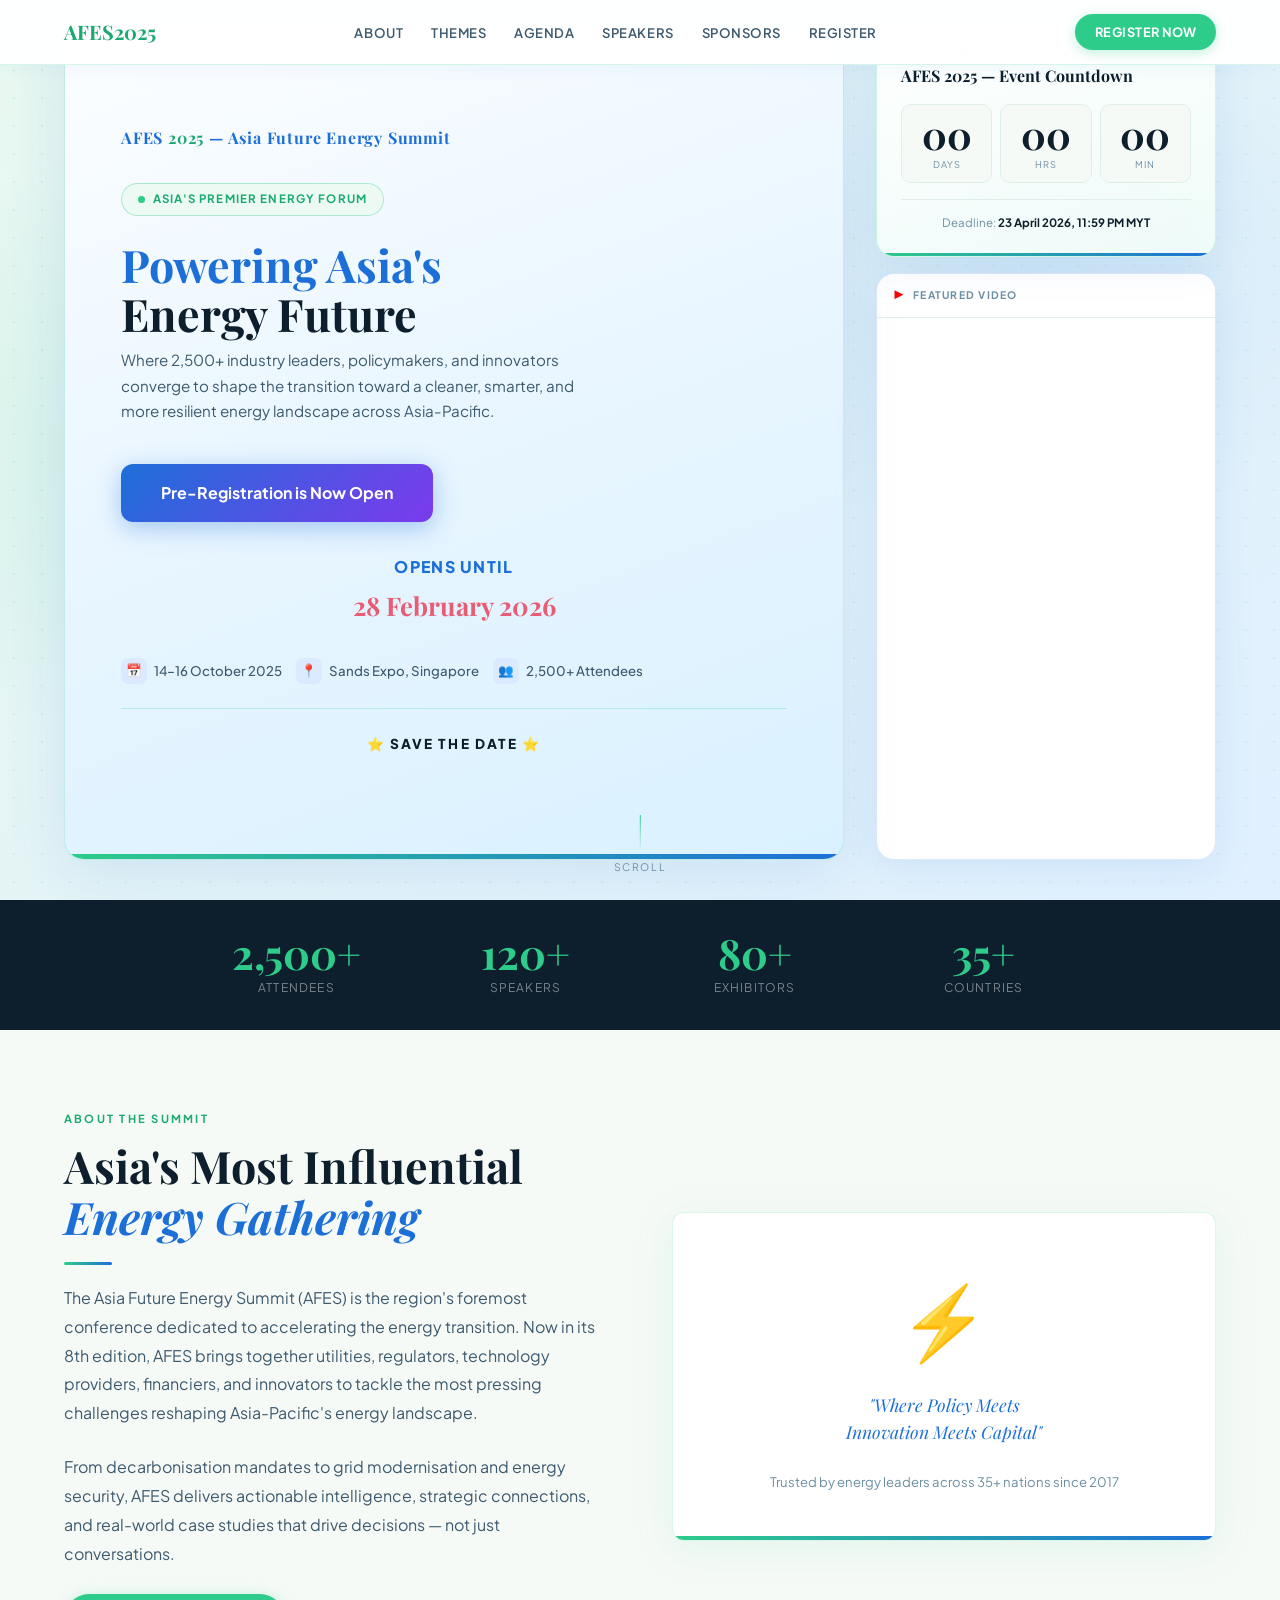
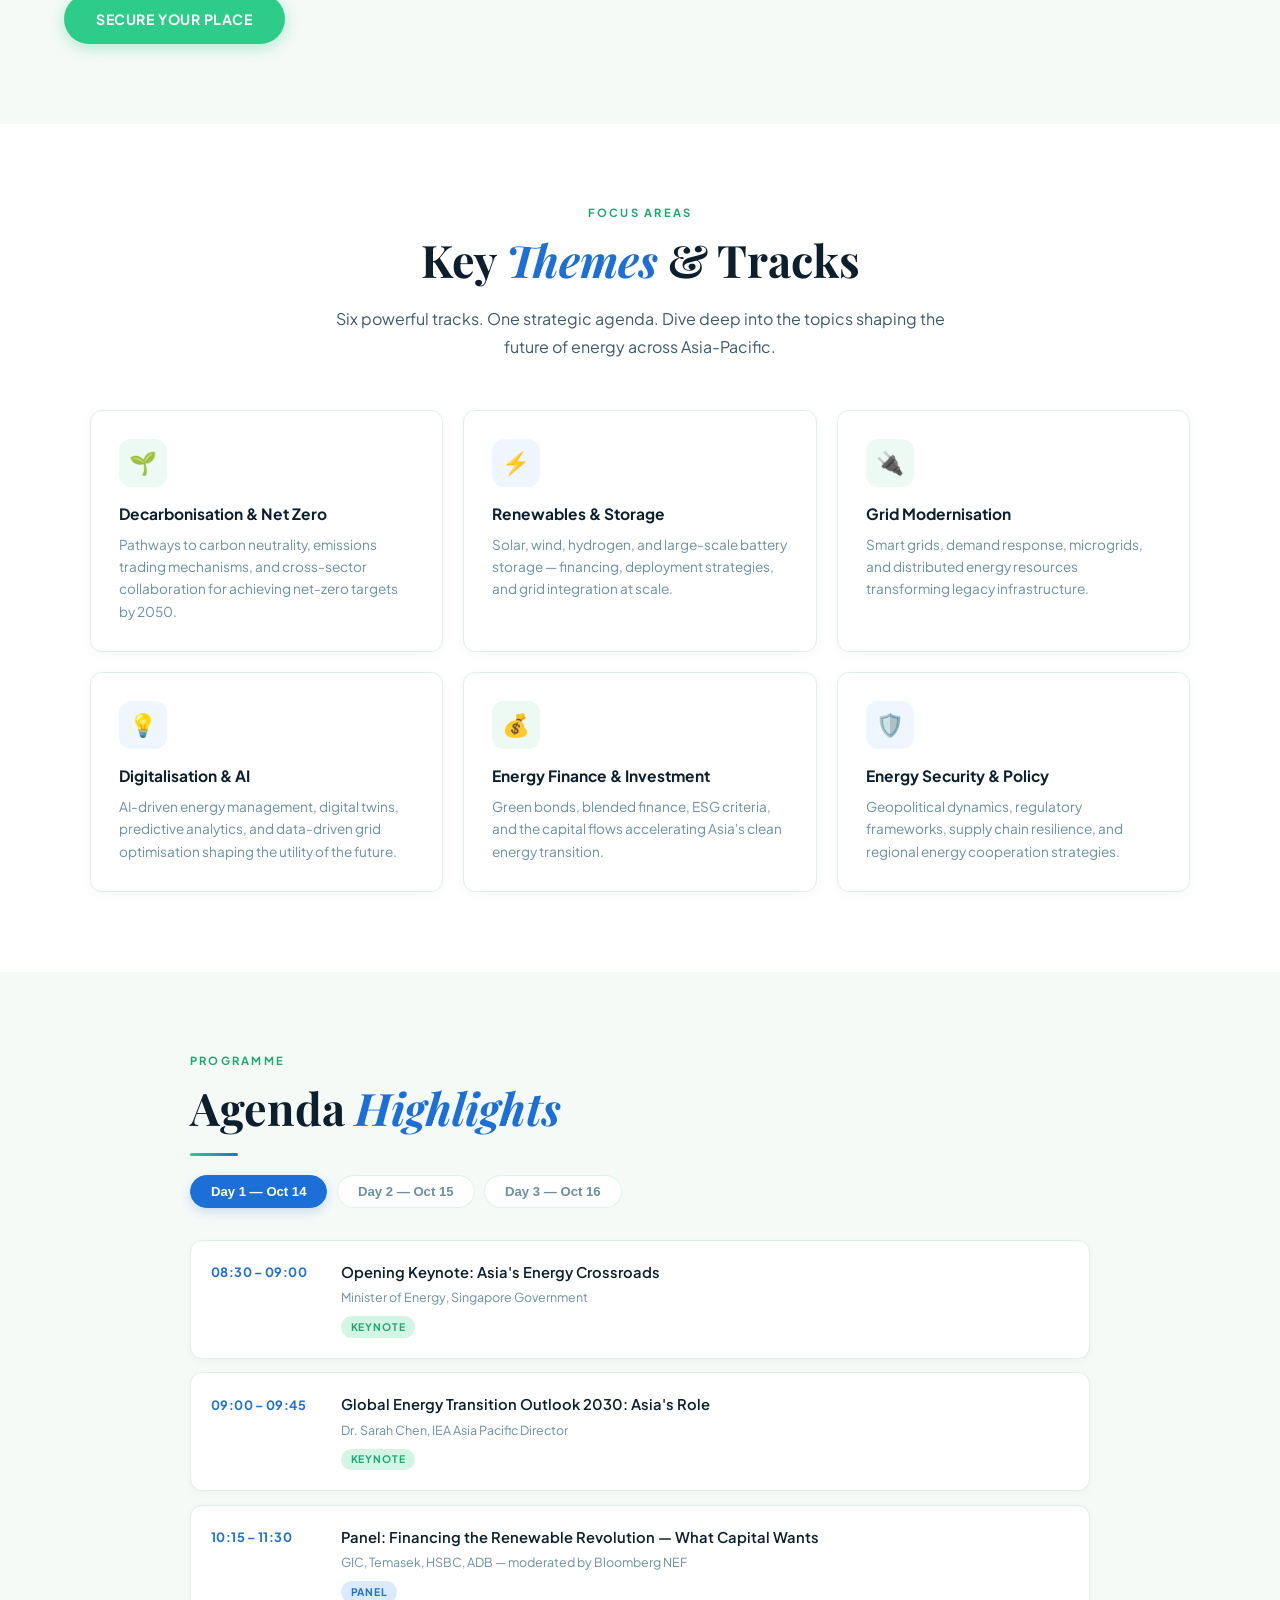
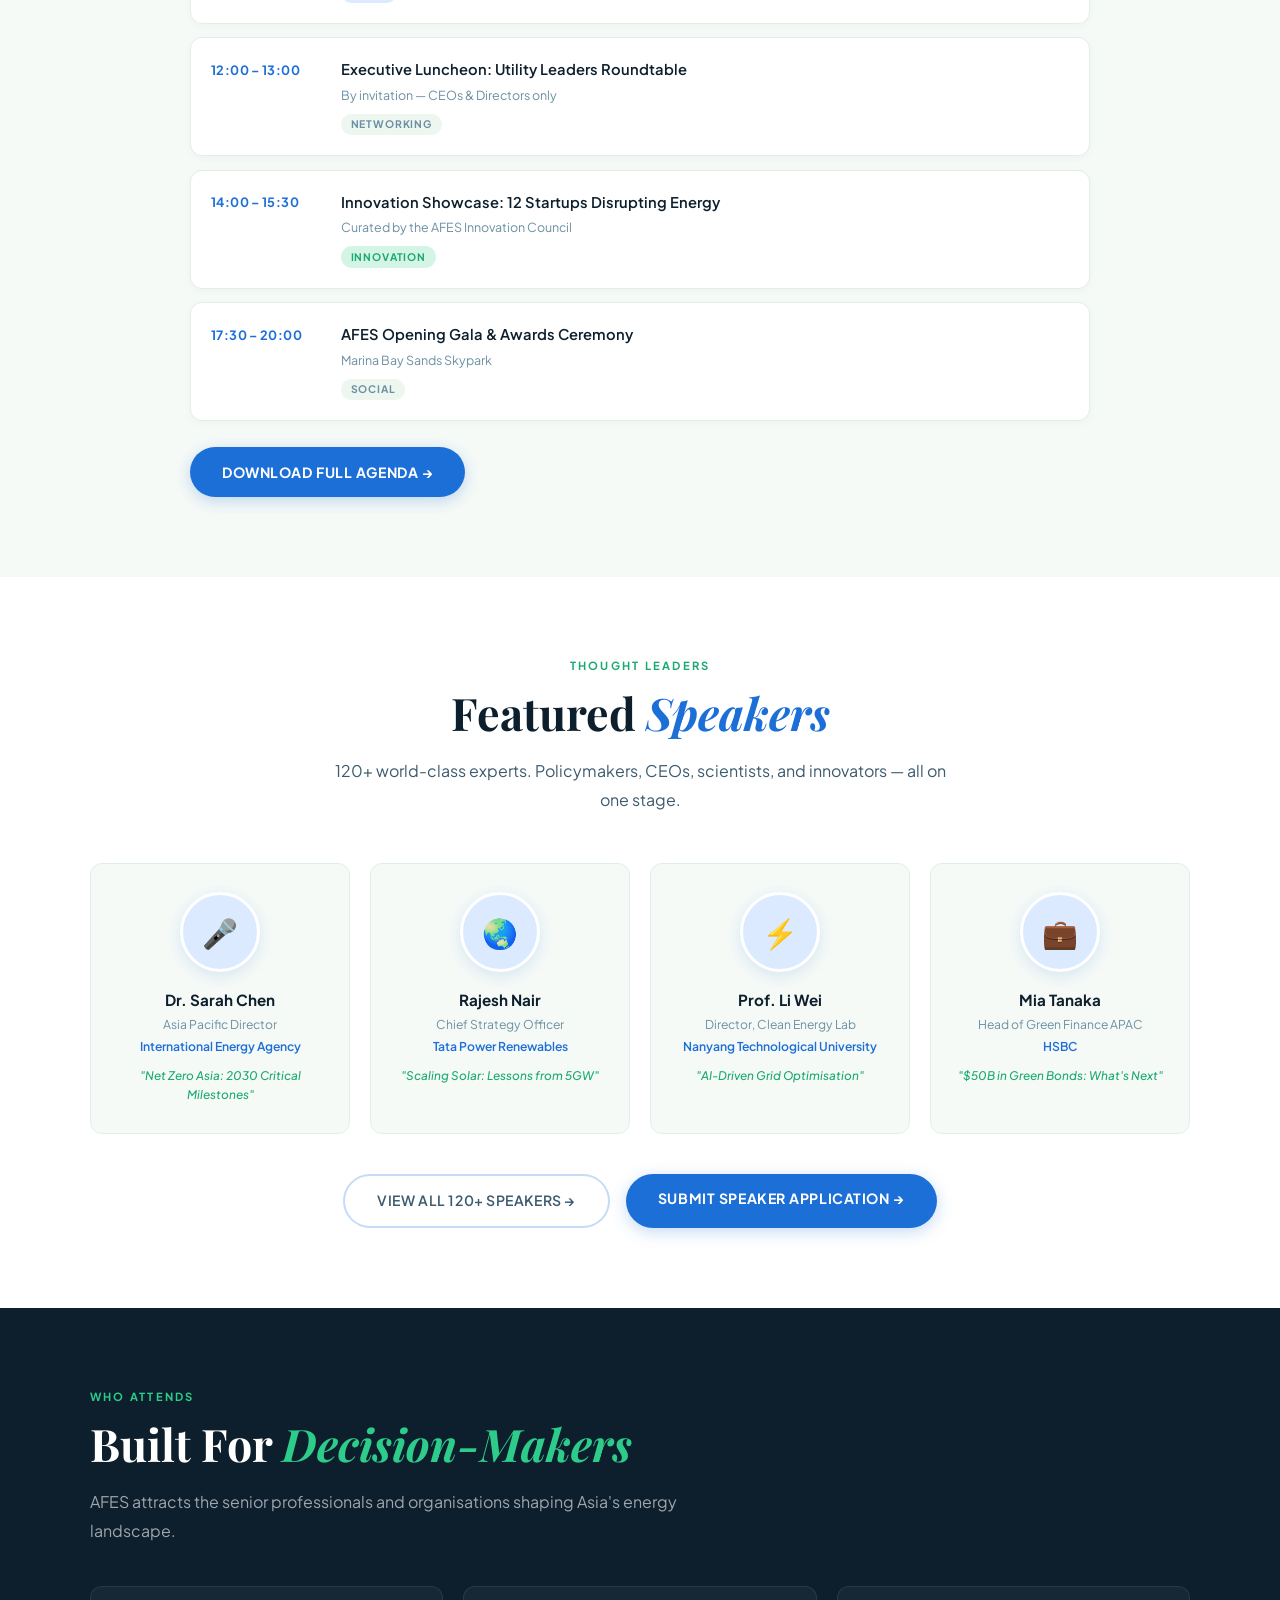
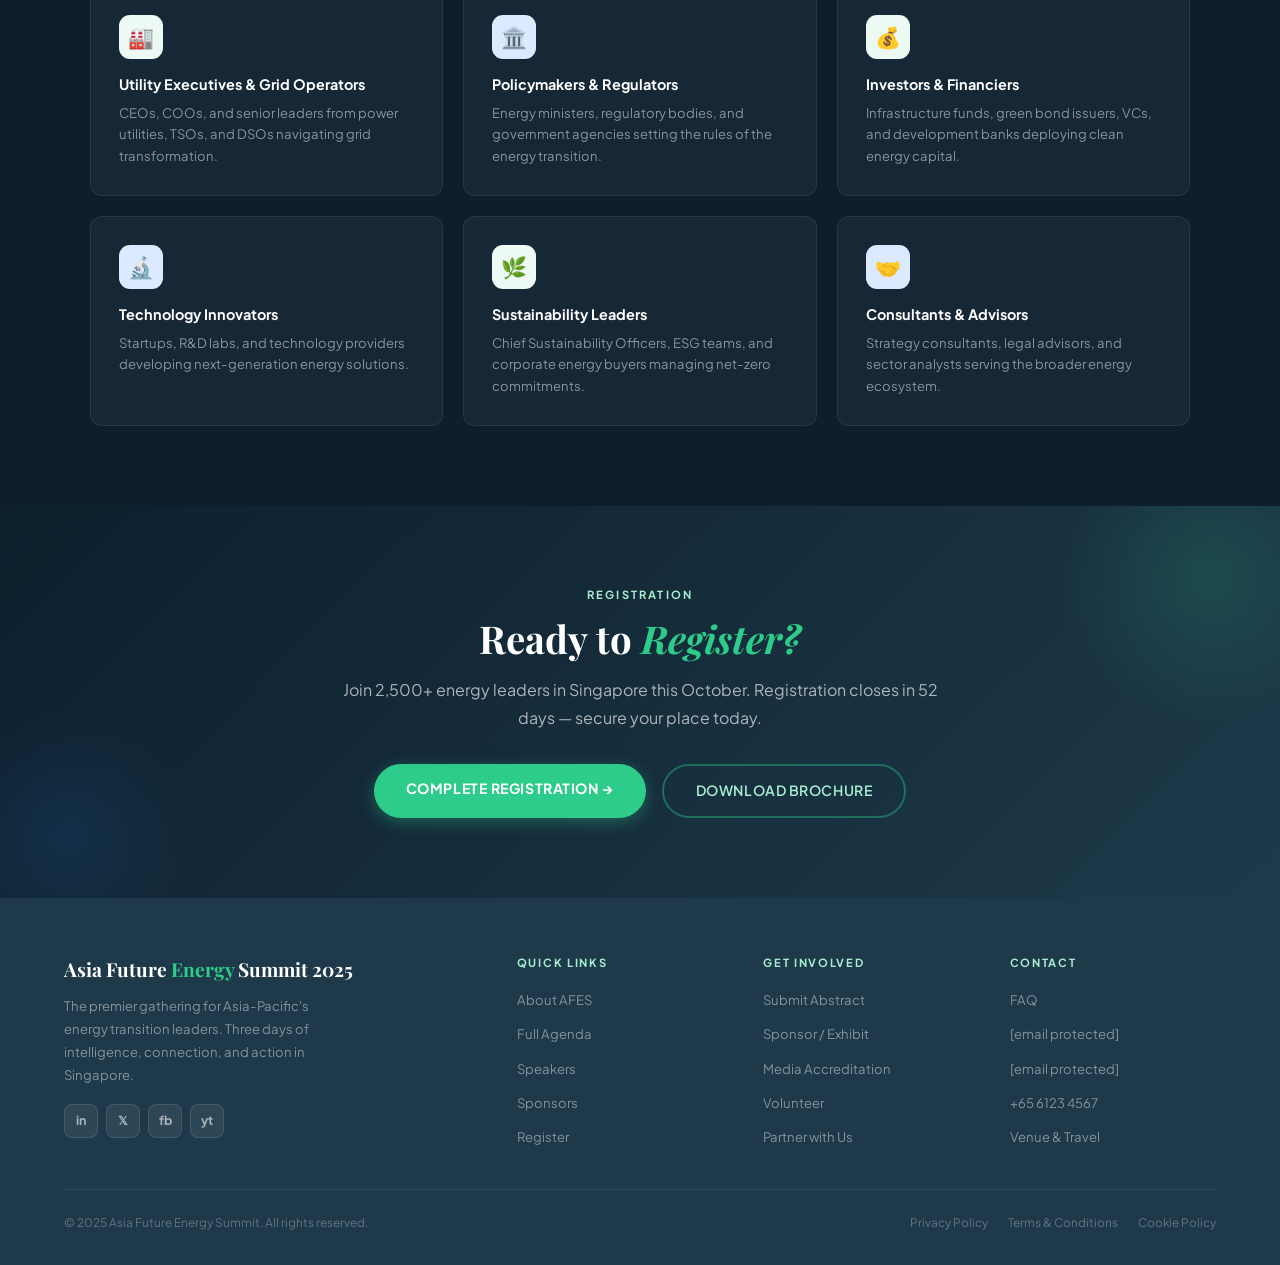
==== commit 09feb3d7: "Update conference details from Genco to Asia Future Energy Summit" ====
--- a/index.html
+++ b/index.html
@@ -3,8 +3,8 @@
 <head>
 <meta charset="UTF-8">
 <meta name="viewport" content="width=device-width, initial-scale=1.0, maximum-scale=1.0">
-<meta name="description" content="Genco Conference 2026— The premier conference for energy innovation, digitalisation, and sustainability leaders across Asia-Pacific. April 22–23, Malaysia.">
-<title>Genco Conference 2026 | Malaysia</title>
+<meta name="description" content="Asia Future Energy Summit 2025 — The premier conference for energy innovation, digitalisation, and sustainability leaders across Asia-Pacific. October 14–16, Singapore.">
+<title>Asia Future Energy Summit 2025 | Singapore</title>
 <link rel="preconnect" href="https://fonts.googleapis.com">
 <link rel="preconnect" href="https://fonts.gstatic.com" crossorigin>
 <link href="https://fonts.googleapis.com/css2?family=Plus+Jakarta+Sans:wght@300;400;500;600;700;800&family=Playfair+Display:ital,wght@0,700;1,700&display=swap" rel="stylesheet">
@@ -527,8 +527,8 @@
 <nav>
   <div class="nav-logo">
     <!-- Replace 'your-logo.png' with your actual logo filename -->
-    <img class="nav-logo-img" src="gcon.png" alt="GCON Logo" onerror="this.style.display='none'">
-    <span class="nav-logo-text">GCON<span>2026</span></span>
+    <img class="nav-logo-img" src="your-logo.png" alt="AFES Logo" onerror="this.style.display='none'">
+    <span class="nav-logo-text">AFES<span>2025</span></span>
   </div>
   <ul class="nav-links">
     <li><a href="#about">About</a></li>
@@ -564,10 +564,10 @@
 
     <!-- LEFT: Poster card -->
     <div class="hero-poster">
-      <div class="hero-poster-logo">GCON <span>2026</span> — Genco Conference</div>
+      <div class="hero-poster-logo">AFES <span>2025</span> — Asia Future Energy Summit</div>
 
       <div class="hero-poster-badge">
-        <div class="hero-badge-dot"></div>Genco's Premier Energy Forum
+        <div class="hero-badge-dot"></div>Asia's Premier Energy Forum
       </div>
 
       <h1>Powering Asia's<br><strong>Energy Future</strong></h1>
@@ -593,7 +593,7 @@
       <!-- Countdown Card -->
       <div class="hero-countdown-card">
         <div class="hero-cd-label">Registration Closes In</div>
-        <div class="hero-cd-title">GCON 2026 — Event Countdown</div>
+        <div class="hero-cd-title">AFES 2025 — Event Countdown</div>
         <div class="hero-cd-timer">
           <div class="hero-cd-unit"><span class="hero-cd-num" id="h-days">--</span><span class="hero-cd-unit-label">days</span></div>
           <div class="hero-cd-unit"><span class="hero-cd-num" id="h-hrs">--</span><span class="hero-cd-unit-label">hrs</span></div>
@@ -608,7 +608,7 @@
         <!-- Replace src with your YouTube embed URL: YouTube → Share → Embed → copy src only -->
         <div class="hero-video-wrap">
           <iframe
-            src="https://youtu.be/dQw4w9WgXcQ?si=gYjUrmVxealm9_Q6"
+            src="https://www.youtube.com/embed/KsH2LA8pCjo"
             title="Featured conference video"
             allow="accelerometer; autoplay; clipboard-write; encrypted-media; gyroscope; picture-in-picture"
             allowfullscreen>
@@ -790,7 +790,7 @@
     </div>
   </div>
   <div class="footer-bottom">
-    <div class="footer-copy">© 2026 Asia Future Energy Summit. All rights reserved.</div>
+    <div class="footer-copy">© 2025 Asia Future Energy Summit. All rights reserved.</div>
     <div class="footer-legal">
       <a href="#">Privacy Policy</a>
       <a href="#">Terms & Conditions</a>
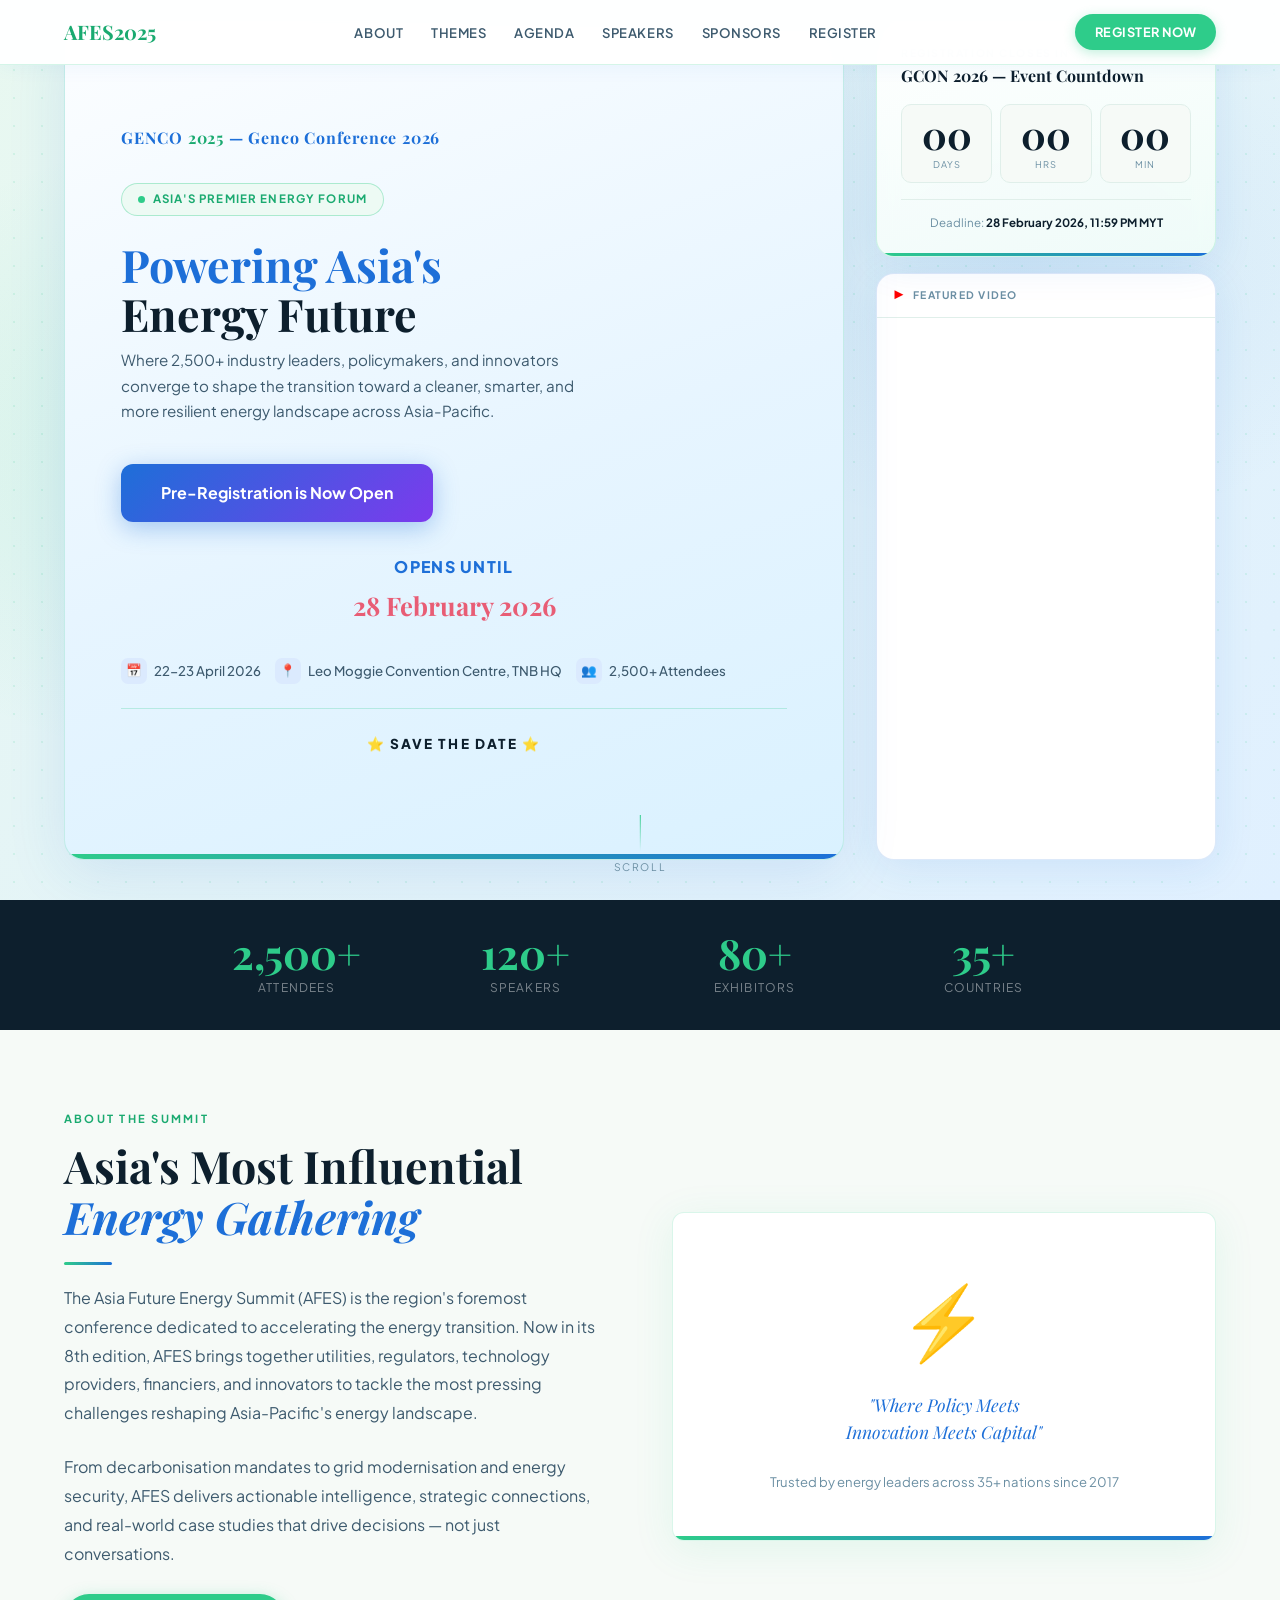
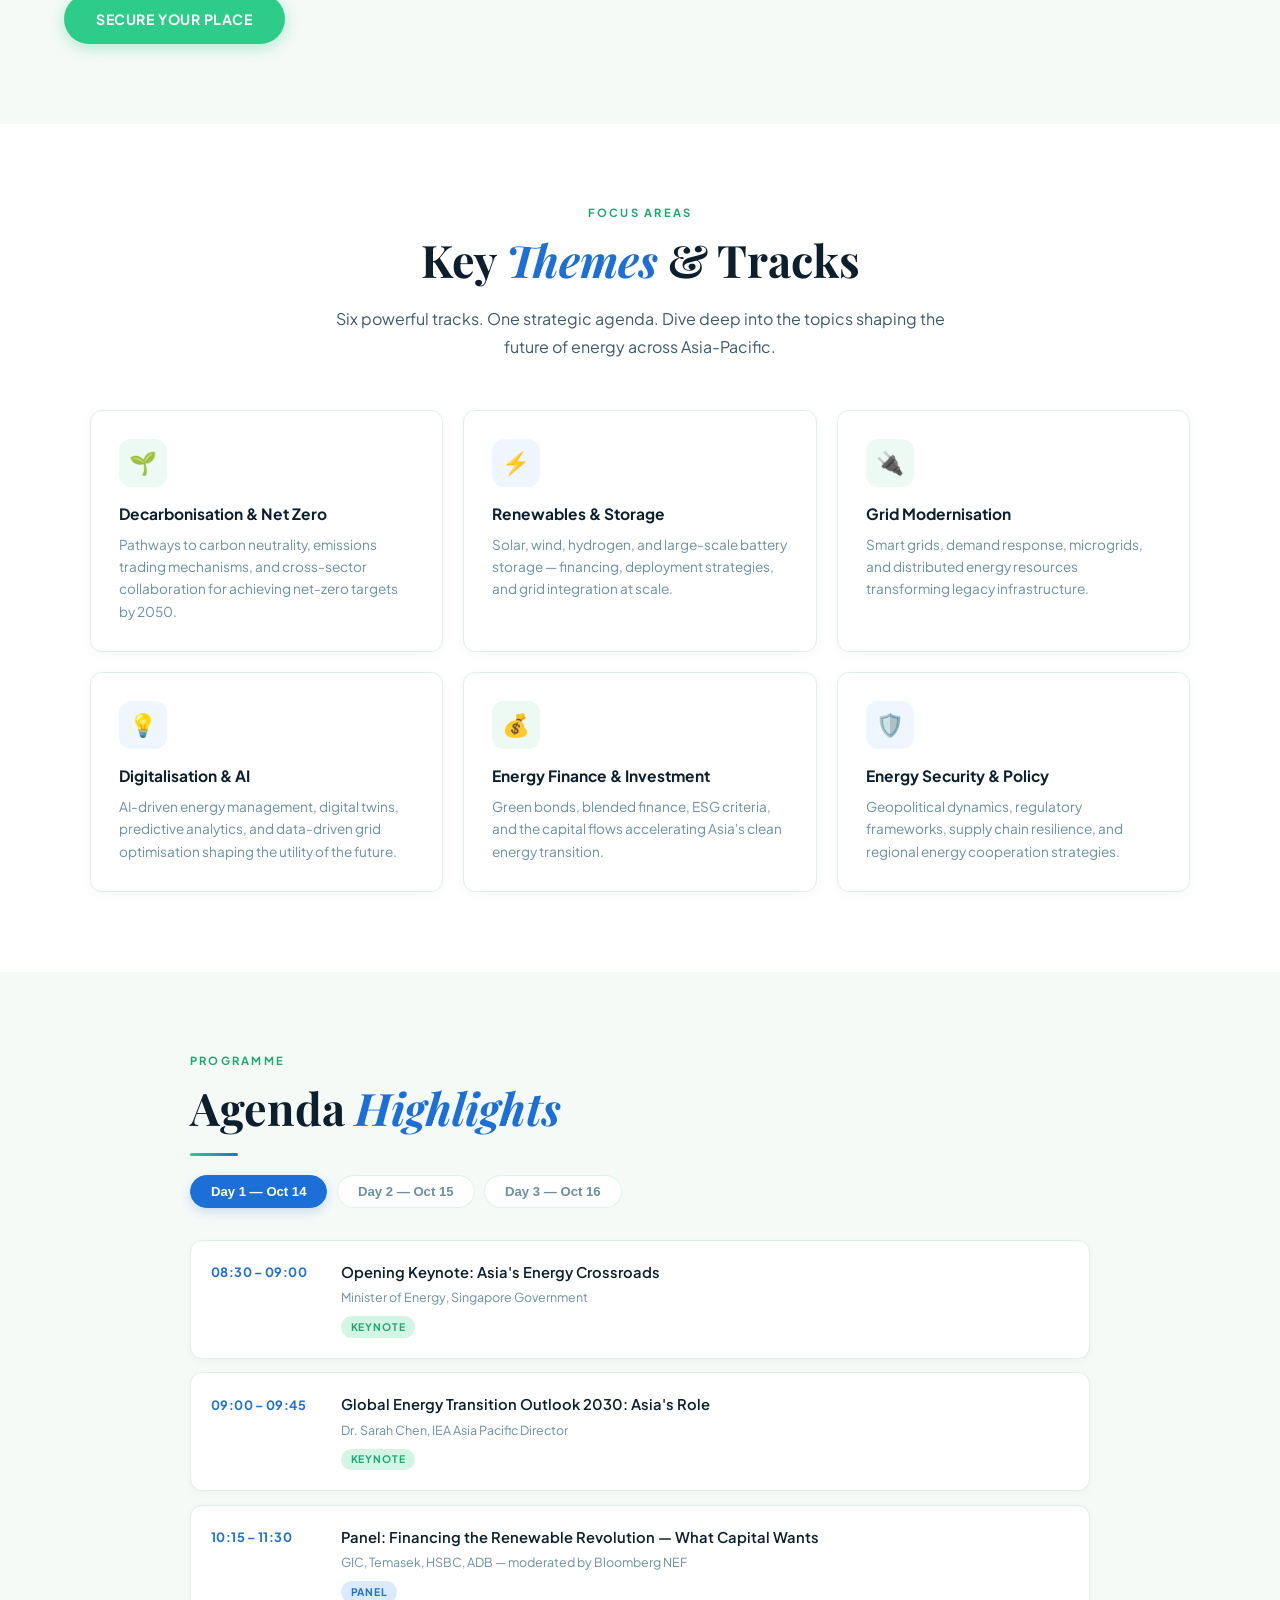
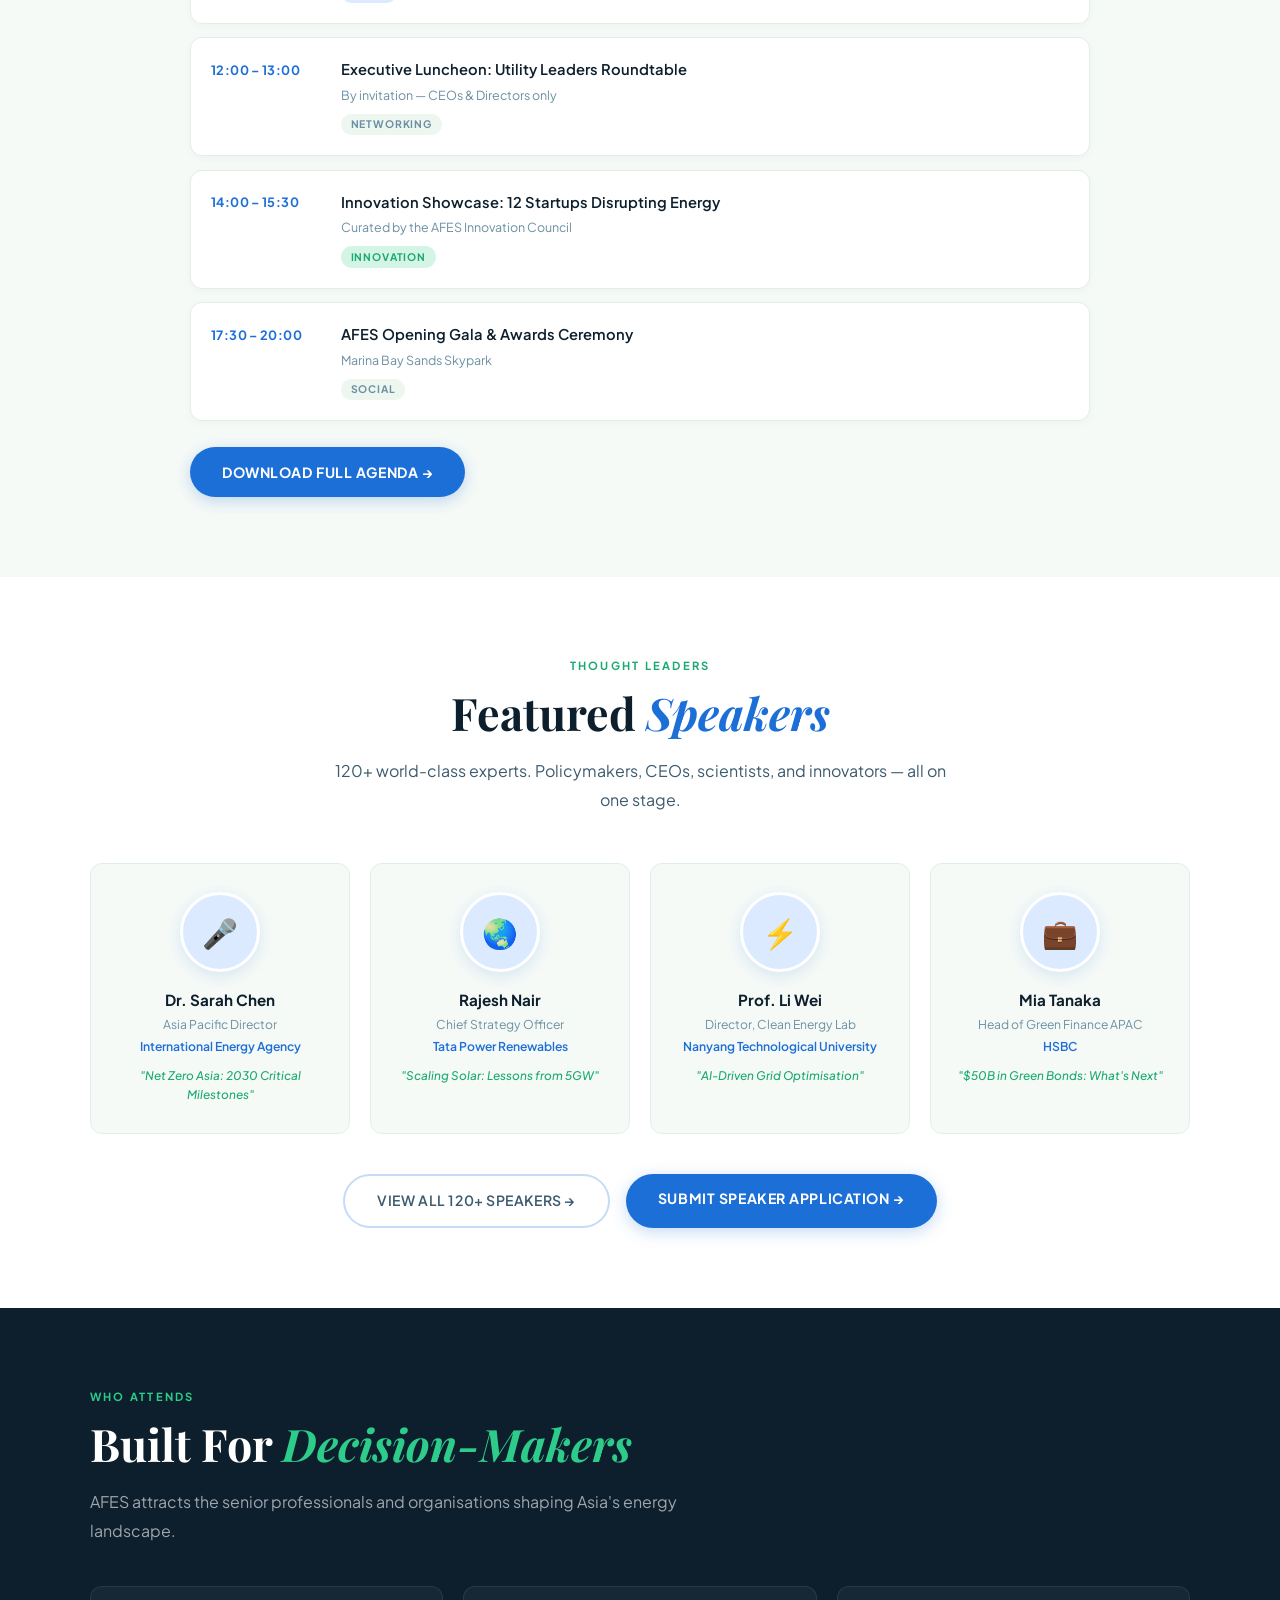
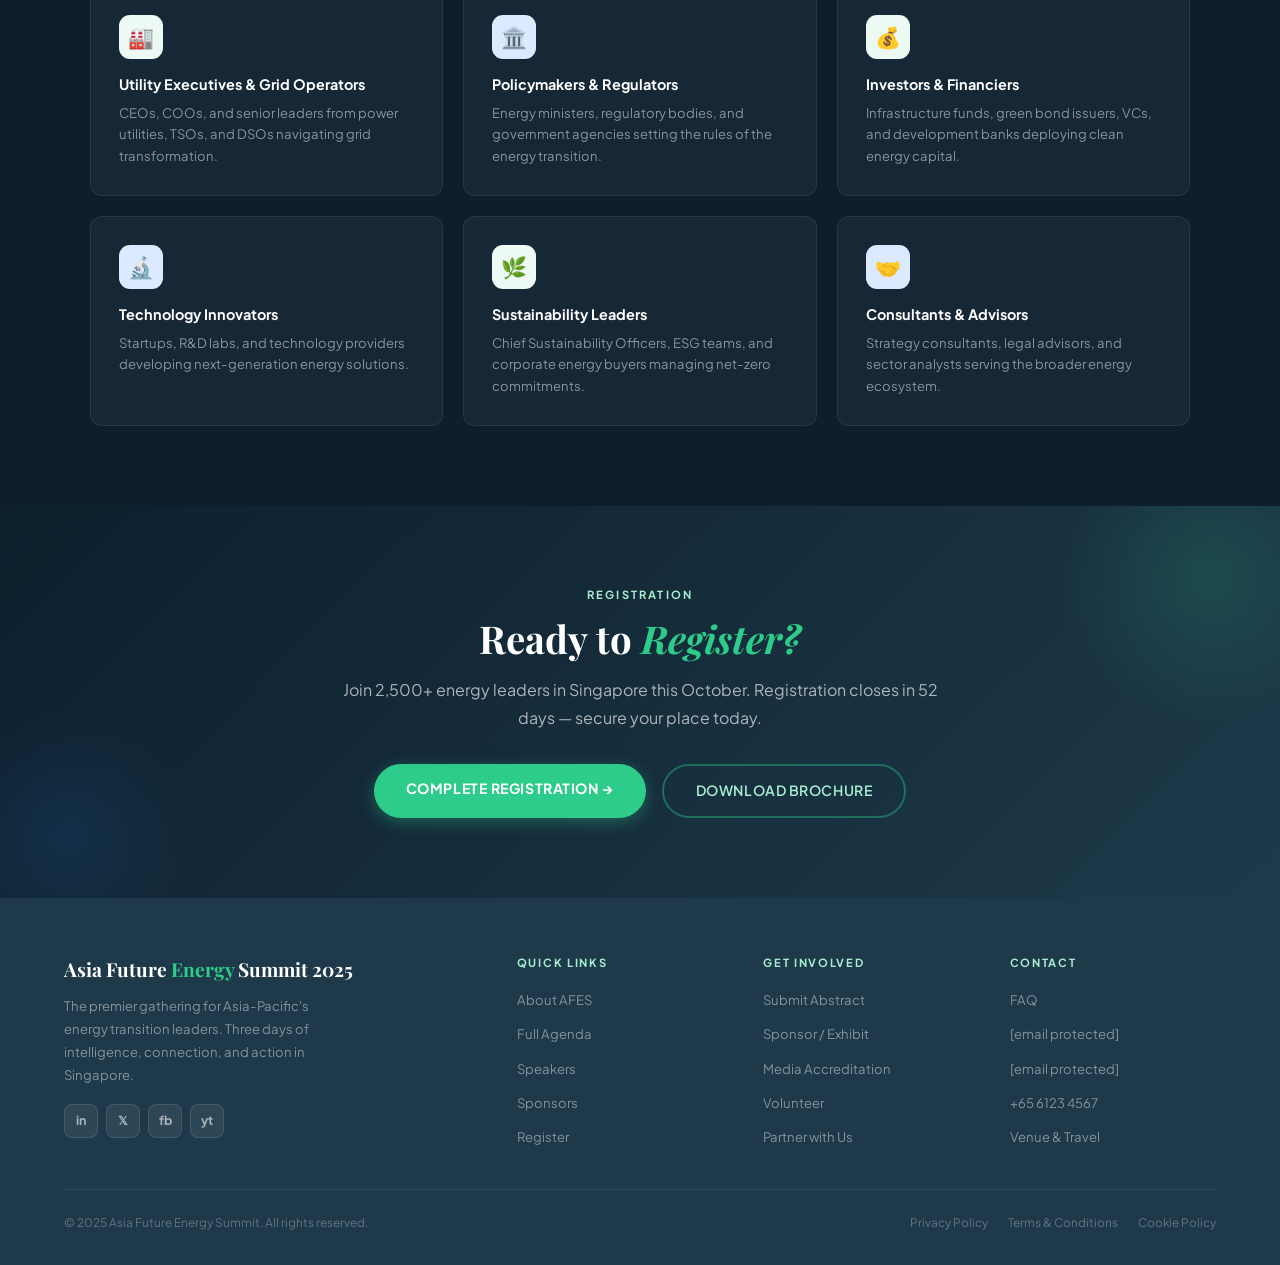
==== commit e713b70d: "Update index.html" ====
--- a/index.html
+++ b/index.html
@@ -3,8 +3,8 @@
 <head>
 <meta charset="UTF-8">
 <meta name="viewport" content="width=device-width, initial-scale=1.0, maximum-scale=1.0">
-<meta name="description" content="Asia Future Energy Summit 2025 — The premier conference for energy innovation, digitalisation, and sustainability leaders across Asia-Pacific. October 14–16, Singapore.">
-<title>Asia Future Energy Summit 2025 | Singapore</title>
+<meta name="description" content="Genco Conference 2026 — The premier conference for energy innovation, digitalisation, and sustainability leaders across Asia-Pacific. April 22–23, Malaysia.">
+<title>Genco Conference 2026 | Malaysia</title>
 <link rel="preconnect" href="https://fonts.googleapis.com">
 <link rel="preconnect" href="https://fonts.gstatic.com" crossorigin>
 <link href="https://fonts.googleapis.com/css2?family=Plus+Jakarta+Sans:wght@300;400;500;600;700;800&family=Playfair+Display:ital,wght@0,700;1,700&display=swap" rel="stylesheet">
@@ -527,7 +527,7 @@
 <nav>
   <div class="nav-logo">
     <!-- Replace 'your-logo.png' with your actual logo filename -->
-    <img class="nav-logo-img" src="your-logo.png" alt="AFES Logo" onerror="this.style.display='none'">
+    <img class="nav-logo-img" src="gcon.png" alt="GCON Logo" onerror="this.style.display='none'">
     <span class="nav-logo-text">AFES<span>2025</span></span>
   </div>
   <ul class="nav-links">
@@ -564,7 +564,7 @@
 
     <!-- LEFT: Poster card -->
     <div class="hero-poster">
-      <div class="hero-poster-logo">AFES <span>2025</span> — Asia Future Energy Summit</div>
+      <div class="hero-poster-logo">GENCO <span>2025</span> — Genco Conference 2026</div>
 
       <div class="hero-poster-badge">
         <div class="hero-badge-dot"></div>Asia's Premier Energy Forum
@@ -579,8 +579,8 @@
       <div class="hero-opens-date">28 February 2026</div>
 
       <div class="hero-meta" style="margin-bottom:1.5rem">
-        <div class="hero-meta-item"><div class="meta-icon">📅</div>14–16 October 2025</div>
-        <div class="hero-meta-item"><div class="meta-icon">📍</div>Sands Expo, Singapore</div>
+        <div class="hero-meta-item"><div class="meta-icon">📅</div>22-23 April 2026</div>
+        <div class="hero-meta-item"><div class="meta-icon">📍</div>Leo Moggie Convention Centre, TNB HQ</div>
         <div class="hero-meta-item"><div class="meta-icon">👥</div>2,500+ Attendees</div>
       </div>
 
@@ -593,13 +593,13 @@
       <!-- Countdown Card -->
       <div class="hero-countdown-card">
         <div class="hero-cd-label">Registration Closes In</div>
-        <div class="hero-cd-title">AFES 2025 — Event Countdown</div>
+        <div class="hero-cd-title">GCON 2026 — Event Countdown</div>
         <div class="hero-cd-timer">
           <div class="hero-cd-unit"><span class="hero-cd-num" id="h-days">--</span><span class="hero-cd-unit-label">days</span></div>
           <div class="hero-cd-unit"><span class="hero-cd-num" id="h-hrs">--</span><span class="hero-cd-unit-label">hrs</span></div>
           <div class="hero-cd-unit"><span class="hero-cd-num" id="h-min">--</span><span class="hero-cd-unit-label">min</span></div>
         </div>
-        <div class="hero-cd-deadline">Deadline: <strong>23 April 2026, 11:59 PM MYT</strong></div>
+        <div class="hero-cd-deadline">Deadline: <strong>28 February 2026, 11:59 PM MYT</strong></div>
       </div>
 
       <!-- YouTube Video Card -->
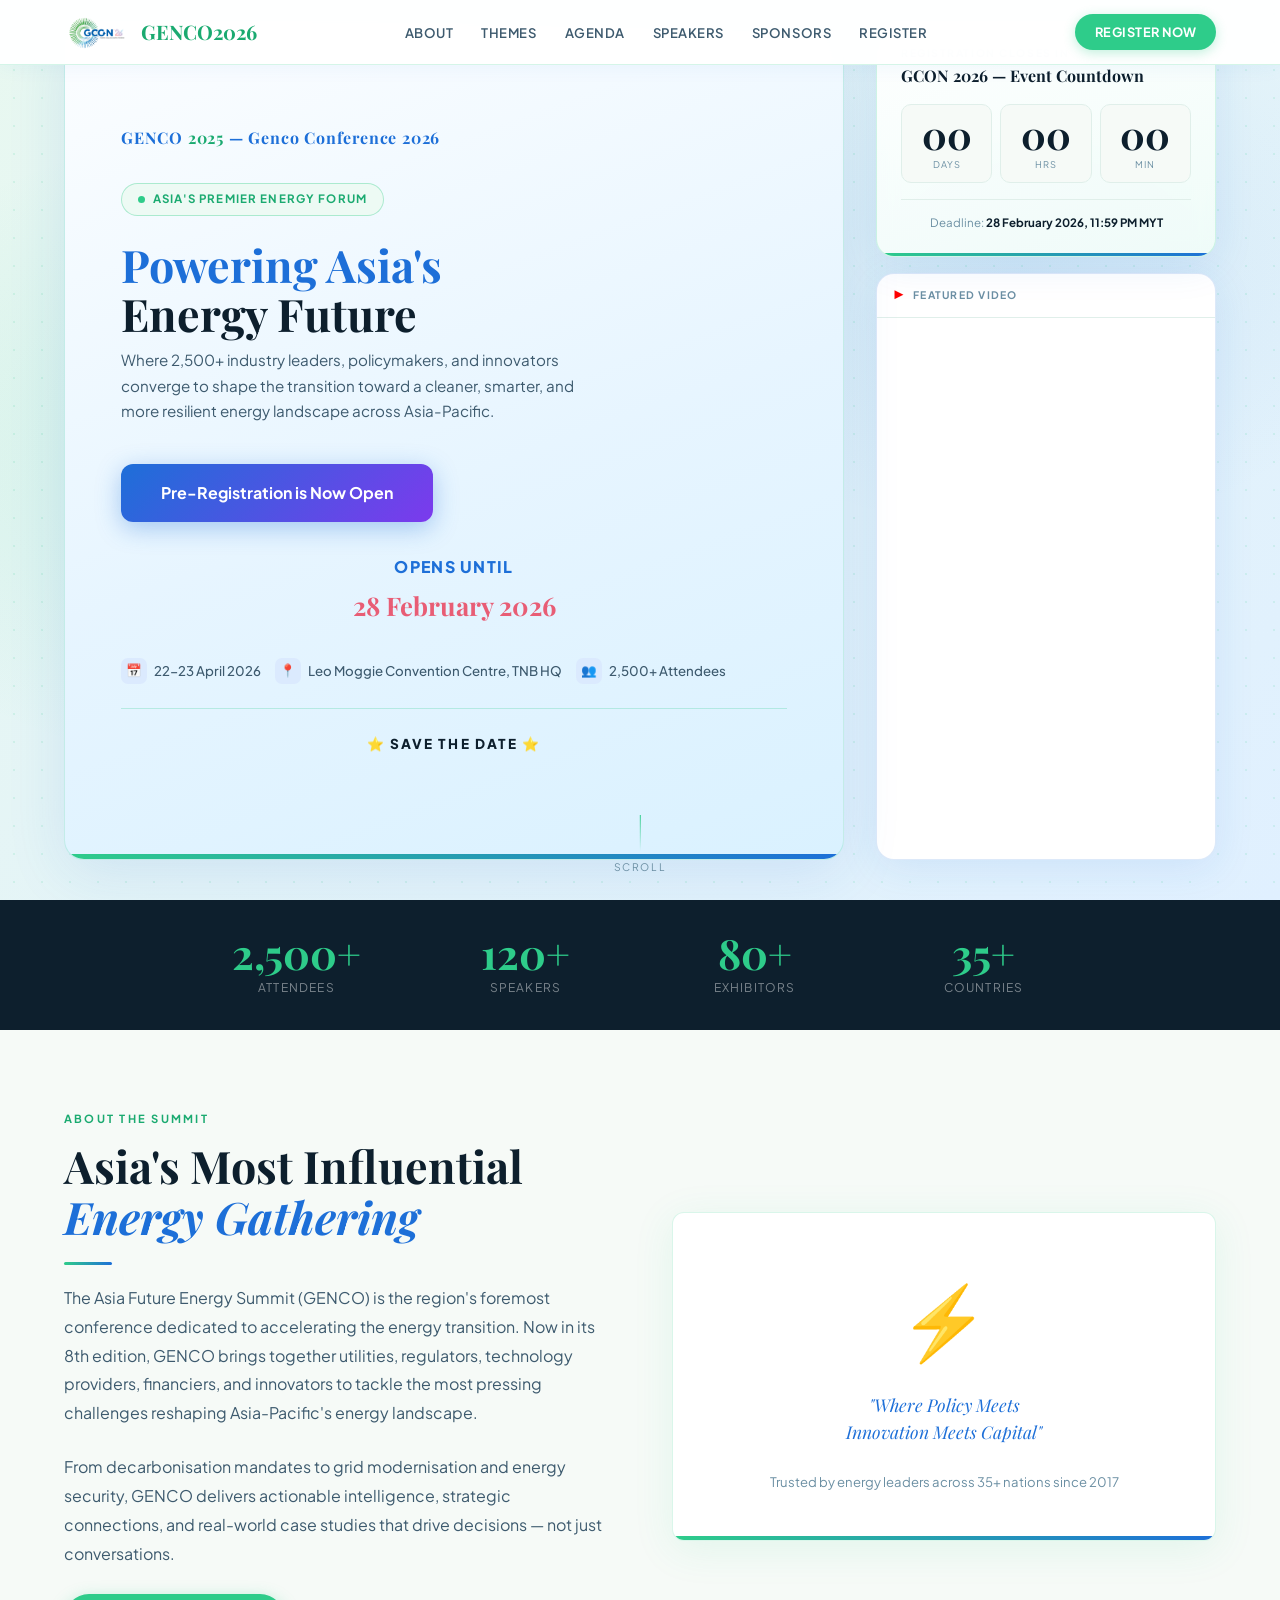
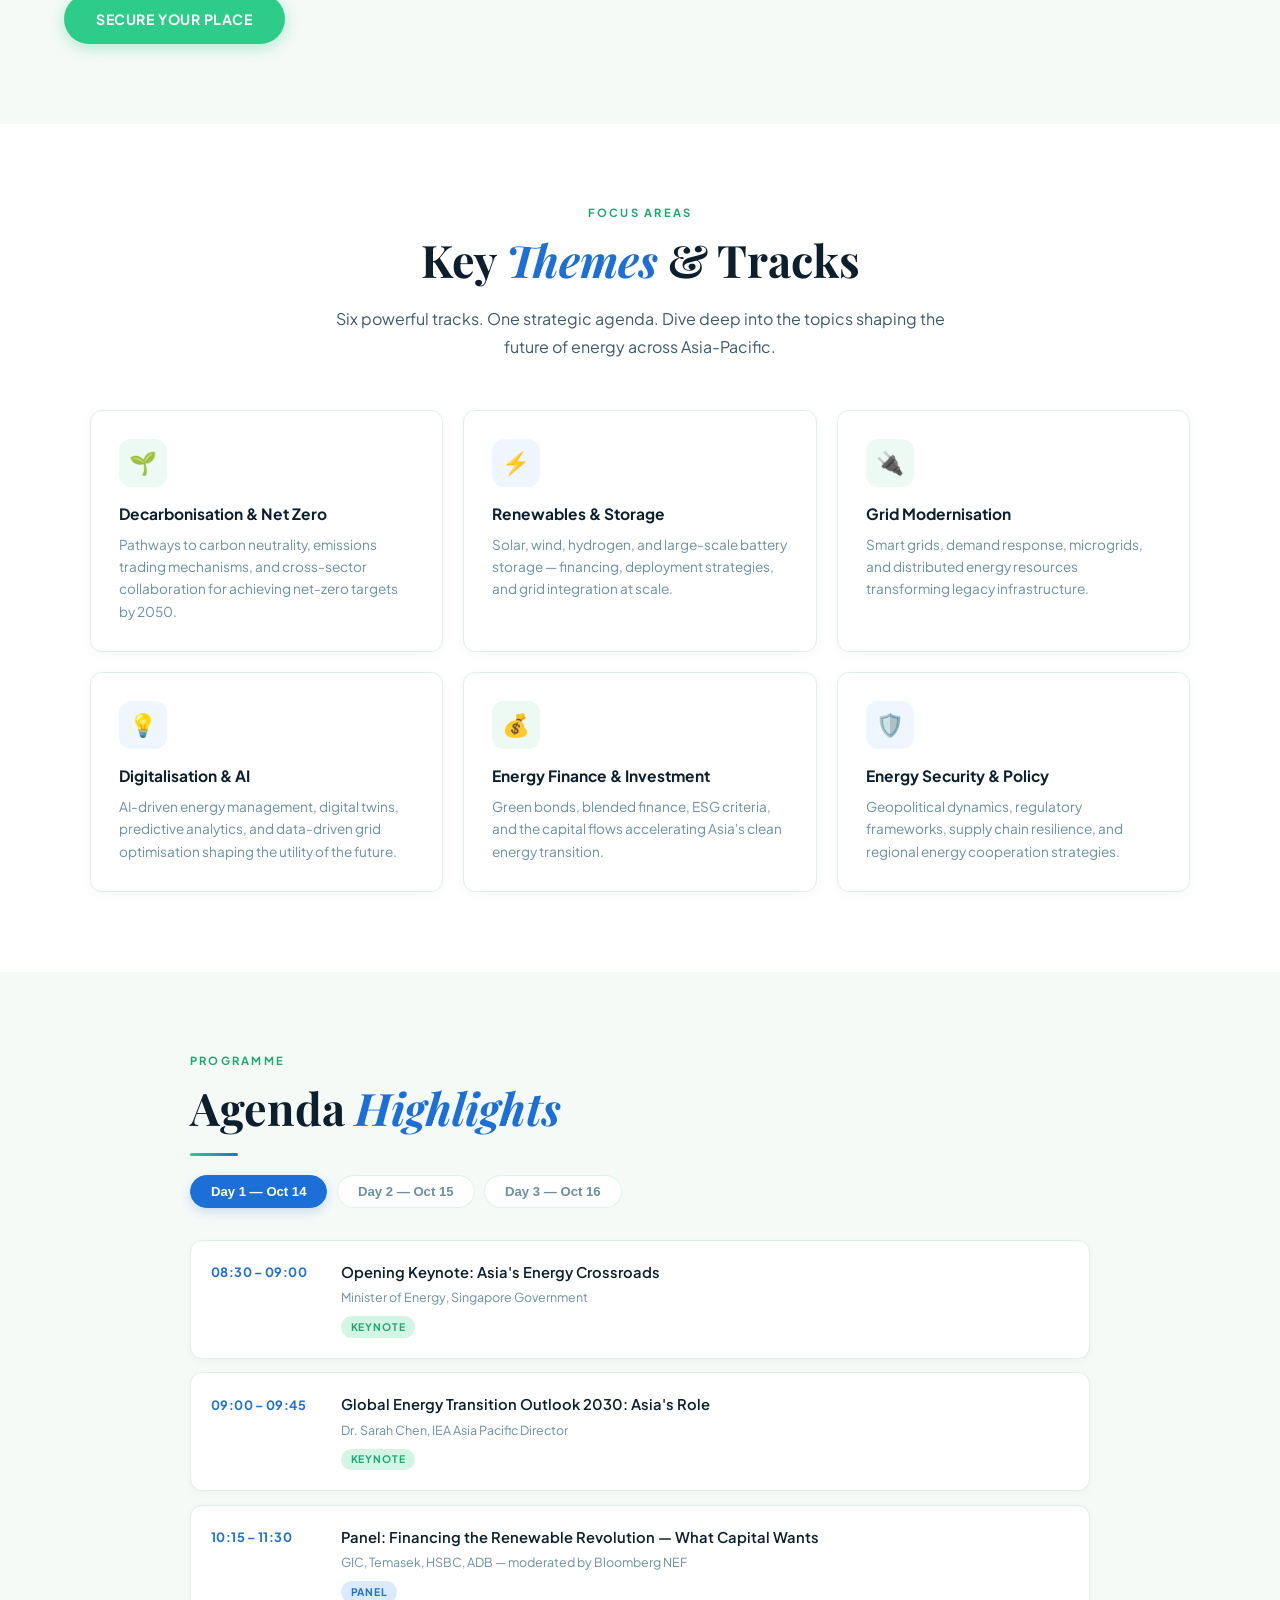
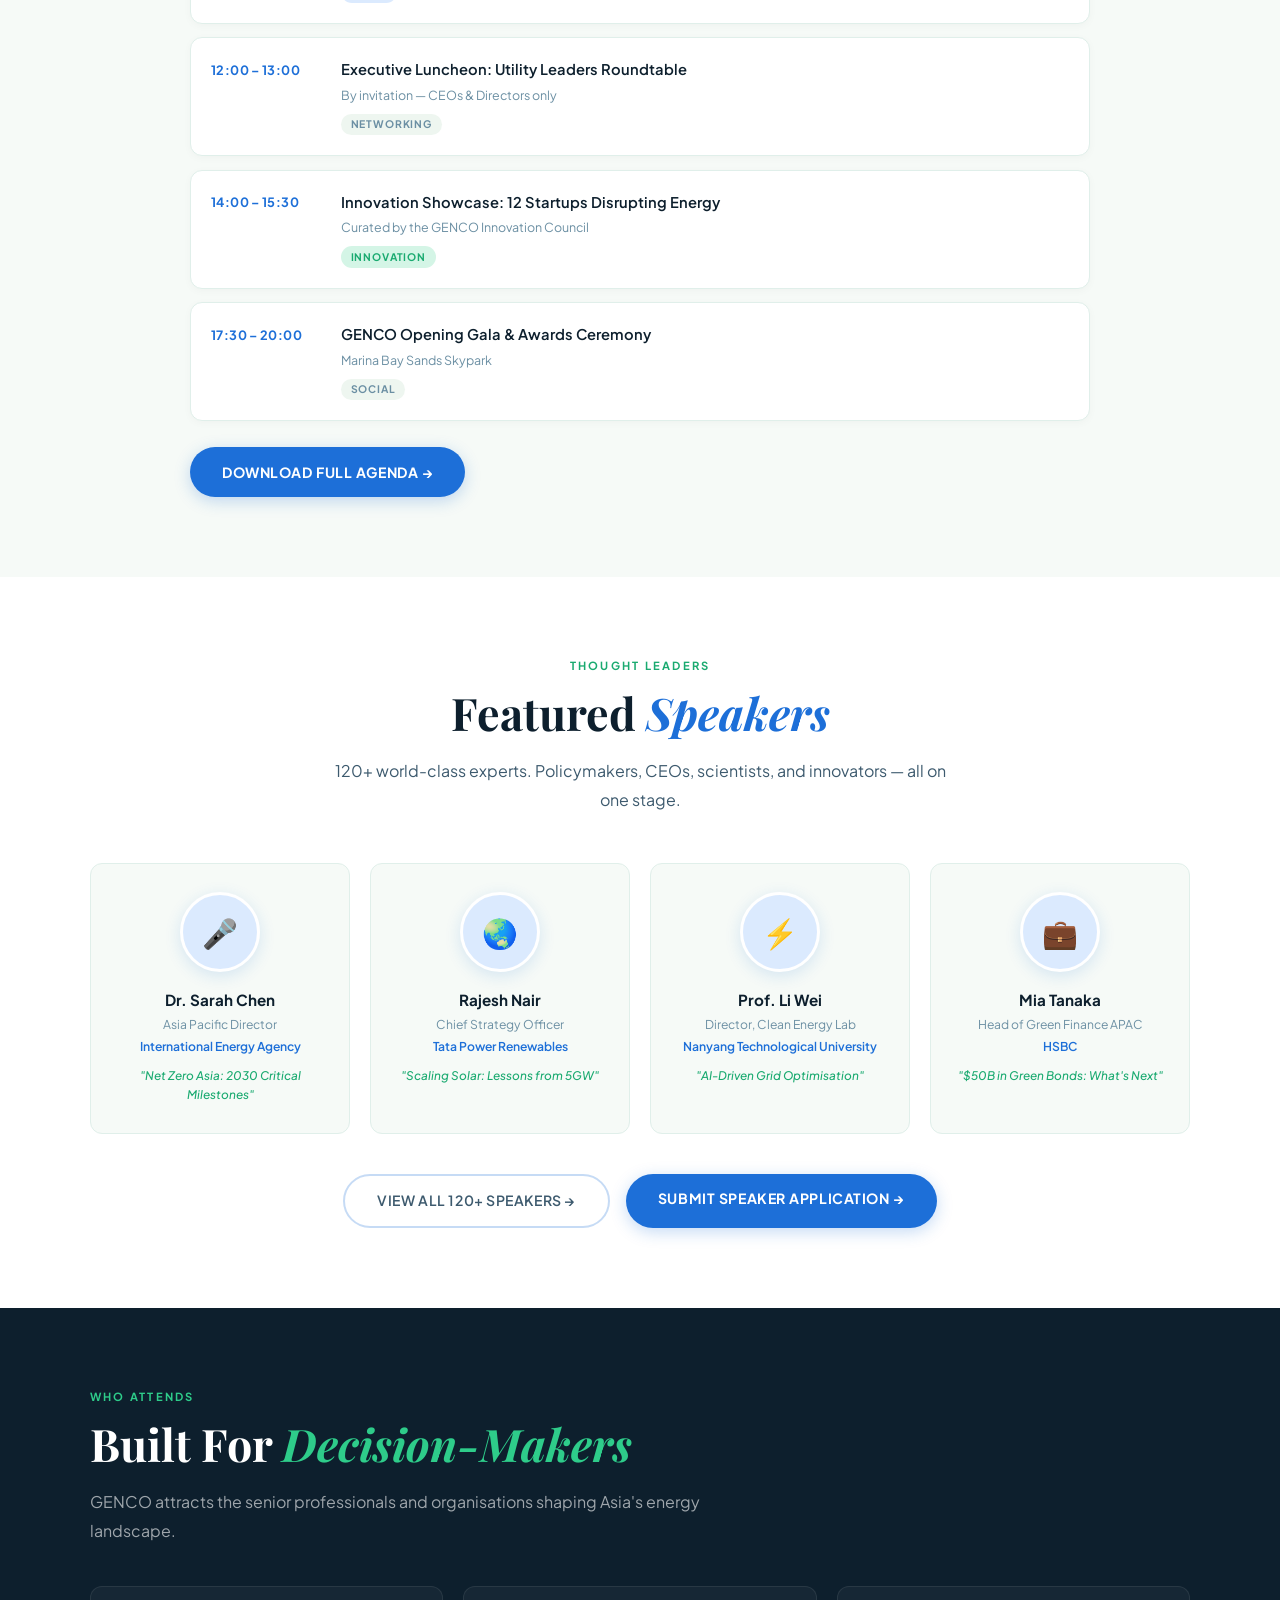
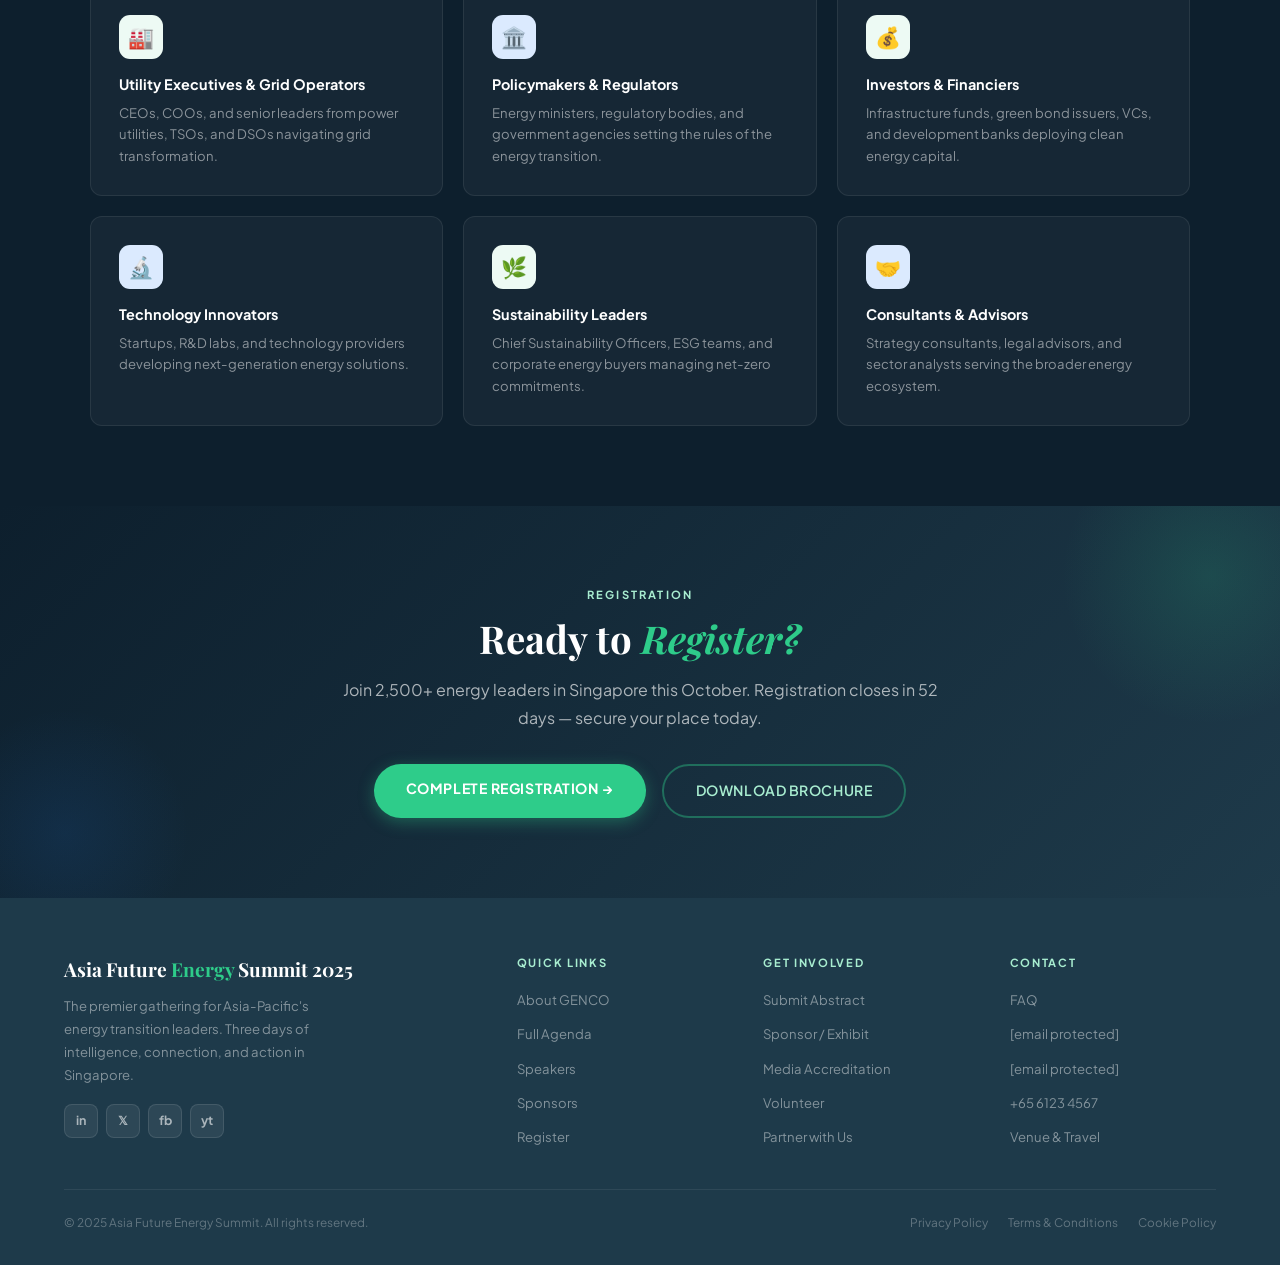
==== commit 98a01af4: "commit 11;35" ====
--- a/index.html
+++ b/index.html
@@ -528,7 +528,7 @@
   <div class="nav-logo">
     <!-- Replace 'your-logo.png' with your actual logo filename -->
     <img class="nav-logo-img" src="gcon.png" alt="GCON Logo" onerror="this.style.display='none'">
-    <span class="nav-logo-text">AFES<span>2025</span></span>
+    <span class="nav-logo-text">GENCO<span>2026</span></span>
   </div>
   <ul class="nav-links">
     <li><a href="#about">About</a></li>
@@ -608,7 +608,7 @@
         <!-- Replace src with your YouTube embed URL: YouTube → Share → Embed → copy src only -->
         <div class="hero-video-wrap">
           <iframe
-            src="https://www.youtube.com/embed/KsH2LA8pCjo"
+            src="https://youtu.be/dQw4w9WgXcQ?si=P8u6IiTG-Go6tlYW"
             title="Featured conference video"
             allow="accelerometer; autoplay; clipboard-write; encrypted-media; gyroscope; picture-in-picture"
             allowfullscreen>
@@ -640,9 +640,9 @@
       <span class="section-label">About the Summit</span>
       <h2>Asia's Most Influential <em>Energy Gathering</em></h2>
       <div class="divider"></div>
-      <p class="section-intro">The Asia Future Energy Summit (AFES) is the region's foremost conference dedicated to accelerating the energy transition. Now in its 8th edition, AFES brings together utilities, regulators, technology providers, financiers, and innovators to tackle the most pressing challenges reshaping Asia-Pacific's energy landscape.</p>
+      <p class="section-intro">The Asia Future Energy Summit (GENCO) is the region's foremost conference dedicated to accelerating the energy transition. Now in its 8th edition, GENCO brings together utilities, regulators, technology providers, financiers, and innovators to tackle the most pressing challenges reshaping Asia-Pacific's energy landscape.</p>
       <br>
-      <p class="section-intro">From decarbonisation mandates to grid modernisation and energy security, AFES delivers actionable intelligence, strategic connections, and real-world case studies that drive decisions — not just conversations.</p>
+      <p class="section-intro">From decarbonisation mandates to grid modernisation and energy security, GENCO delivers actionable intelligence, strategic connections, and real-world case studies that drive decisions — not just conversations.</p>
       <br>
       <a href="register.html" class="btn-primary">Secure Your Place</a>
     </div>
@@ -688,8 +688,8 @@
       <div class="agenda-item"><div class="agenda-time">09:00 – 09:45</div><div><div class="agenda-session">Global Energy Transition Outlook 2030: Asia's Role</div><div class="agenda-speaker">Dr. Sarah Chen, IEA Asia Pacific Director</div><span class="agenda-tag">Keynote</span></div></div>
       <div class="agenda-item"><div class="agenda-time">10:15 – 11:30</div><div><div class="agenda-session">Panel: Financing the Renewable Revolution — What Capital Wants</div><div class="agenda-speaker">GIC, Temasek, HSBC, ADB — moderated by Bloomberg NEF</div><span class="agenda-tag blue">Panel</span></div></div>
       <div class="agenda-item"><div class="agenda-time">12:00 – 13:00</div><div><div class="agenda-session">Executive Luncheon: Utility Leaders Roundtable</div><div class="agenda-speaker">By invitation — CEOs & Directors only</div><span class="agenda-tag neutral">Networking</span></div></div>
-      <div class="agenda-item"><div class="agenda-time">14:00 – 15:30</div><div><div class="agenda-session">Innovation Showcase: 12 Startups Disrupting Energy</div><div class="agenda-speaker">Curated by the AFES Innovation Council</div><span class="agenda-tag">Innovation</span></div></div>
-      <div class="agenda-item"><div class="agenda-time">17:30 – 20:00</div><div><div class="agenda-session">AFES Opening Gala & Awards Ceremony</div><div class="agenda-speaker">Marina Bay Sands Skypark</div><span class="agenda-tag neutral">Social</span></div></div>
+      <div class="agenda-item"><div class="agenda-time">14:00 – 15:30</div><div><div class="agenda-session">Innovation Showcase: 12 Startups Disrupting Energy</div><div class="agenda-speaker">Curated by the GENCO Innovation Council</div><span class="agenda-tag">Innovation</span></div></div>
+      <div class="agenda-item"><div class="agenda-time">17:30 – 20:00</div><div><div class="agenda-session">GENCO Opening Gala & Awards Ceremony</div><div class="agenda-speaker">Marina Bay Sands Skypark</div><span class="agenda-tag neutral">Social</span></div></div>
     </div>
     <br>
     <a href="#" class="btn-blue">Download Full Agenda →</a>
@@ -720,7 +720,7 @@
   <div class="who-inner">
     <span class="section-label">Who Attends</span>
     <h2>Built For <span style="color:var(--green);font-style:italic">Decision-Makers</span></h2>
-    <p class="section-intro">AFES attracts the senior professionals and organisations shaping Asia's energy landscape.</p>
+    <p class="section-intro">GENCO attracts the senior professionals and organisations shaping Asia's energy landscape.</p>
     <div class="who-grid">
       <div class="who-card"><div class="who-icon-wrap">🏭</div><div class="who-title">Utility Executives & Grid Operators</div><div class="who-desc">CEOs, COOs, and senior leaders from power utilities, TSOs, and DSOs navigating grid transformation.</div></div>
       <div class="who-card"><div class="who-icon-wrap">🏛️</div><div class="who-title">Policymakers & Regulators</div><div class="who-desc">Energy ministers, regulatory bodies, and government agencies setting the rules of the energy transition.</div></div>
@@ -761,7 +761,7 @@
     <div class="footer-col">
       <h4>Quick Links</h4>
       <ul>
-        <li><a href="#about">About AFES</a></li>
+        <li><a href="#about">About GENCO</a></li>
         <li><a href="#agenda">Full Agenda</a></li>
         <li><a href="#speakers">Speakers</a></li>
         <li><a href="#sponsors">Sponsors</a></li>
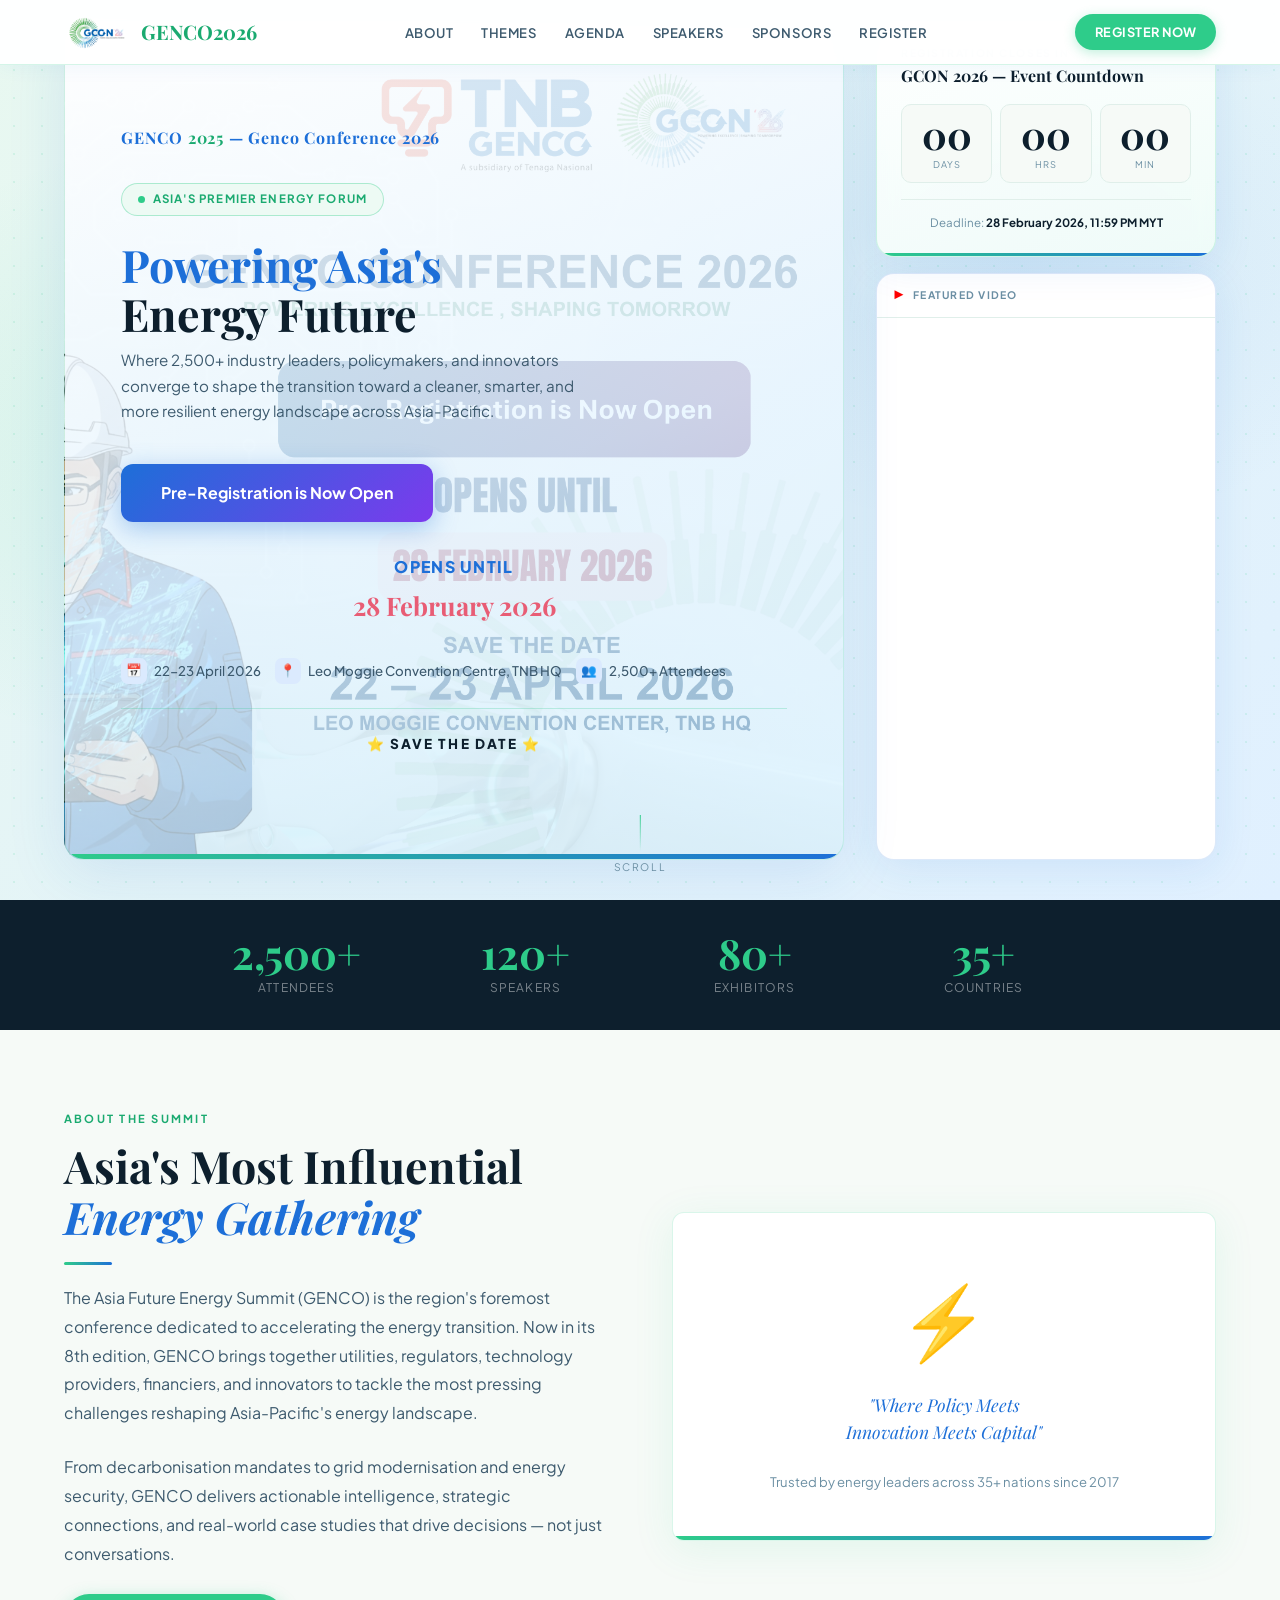
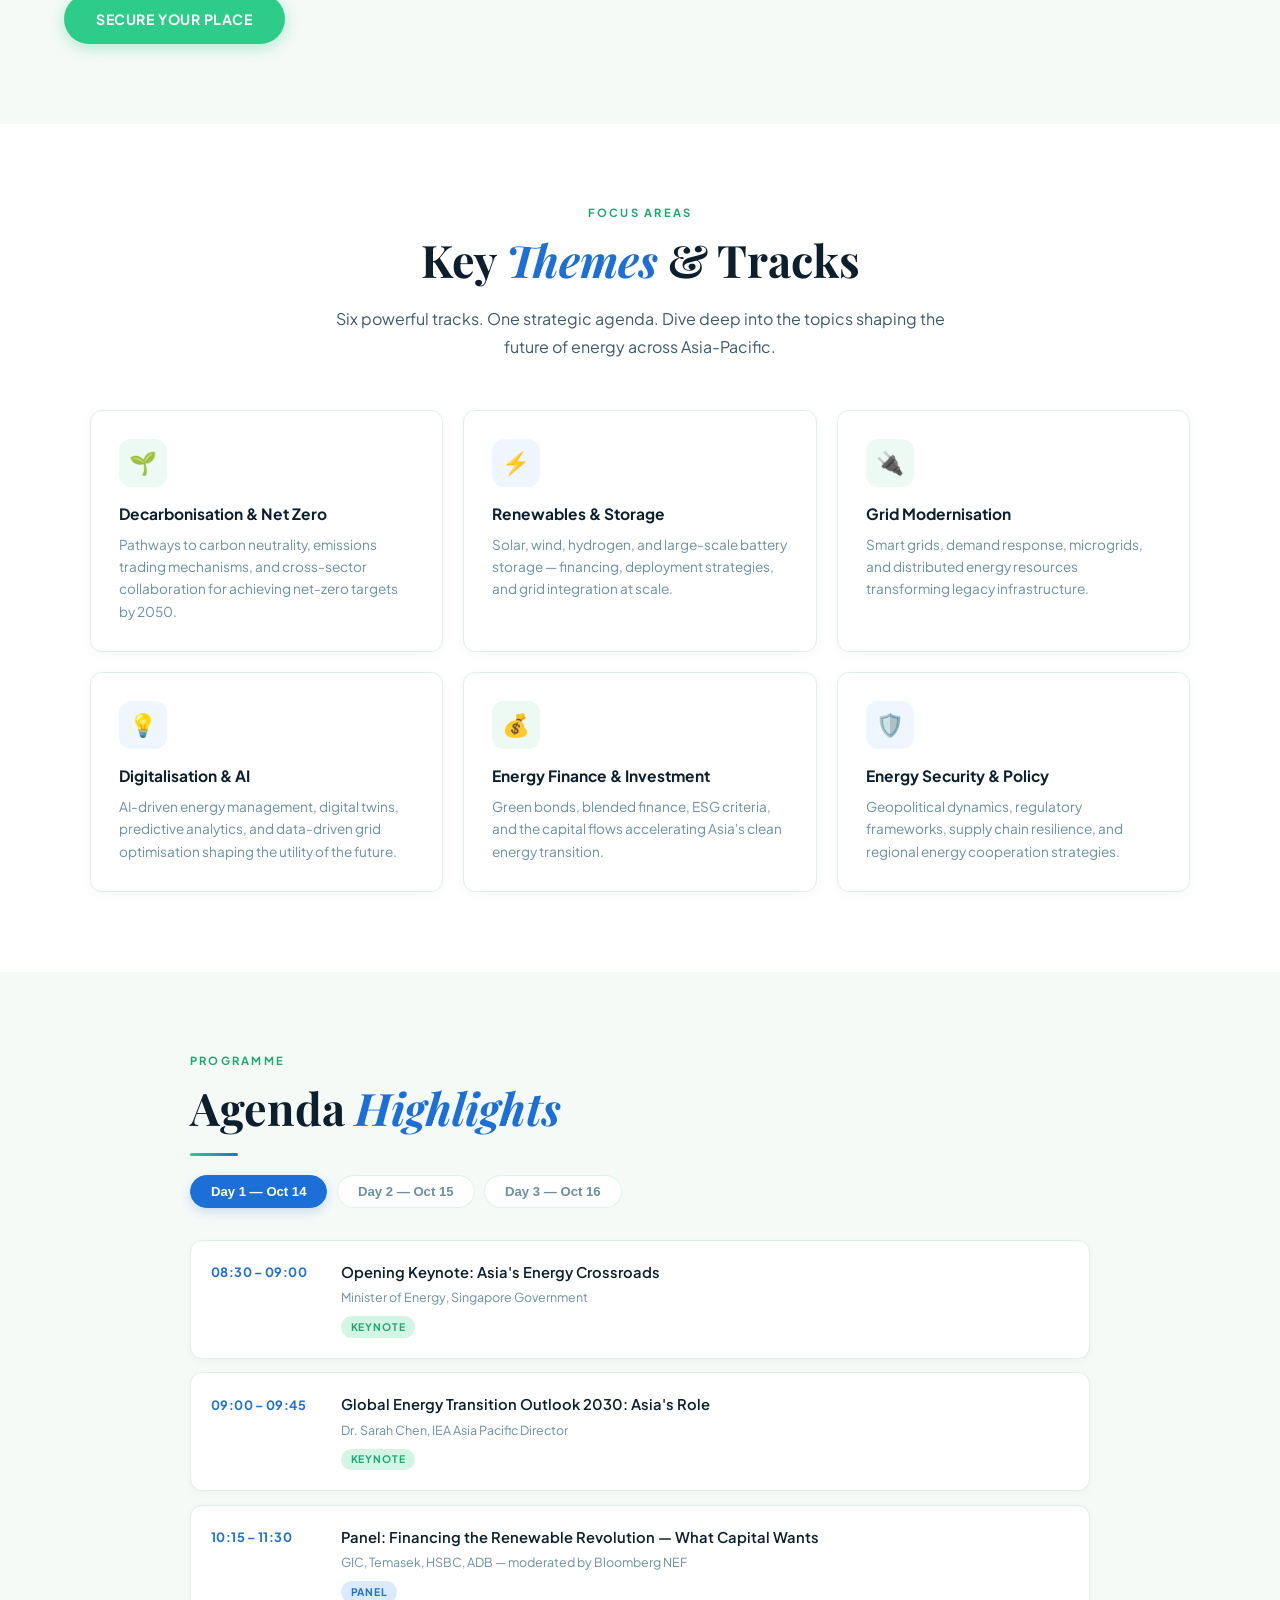
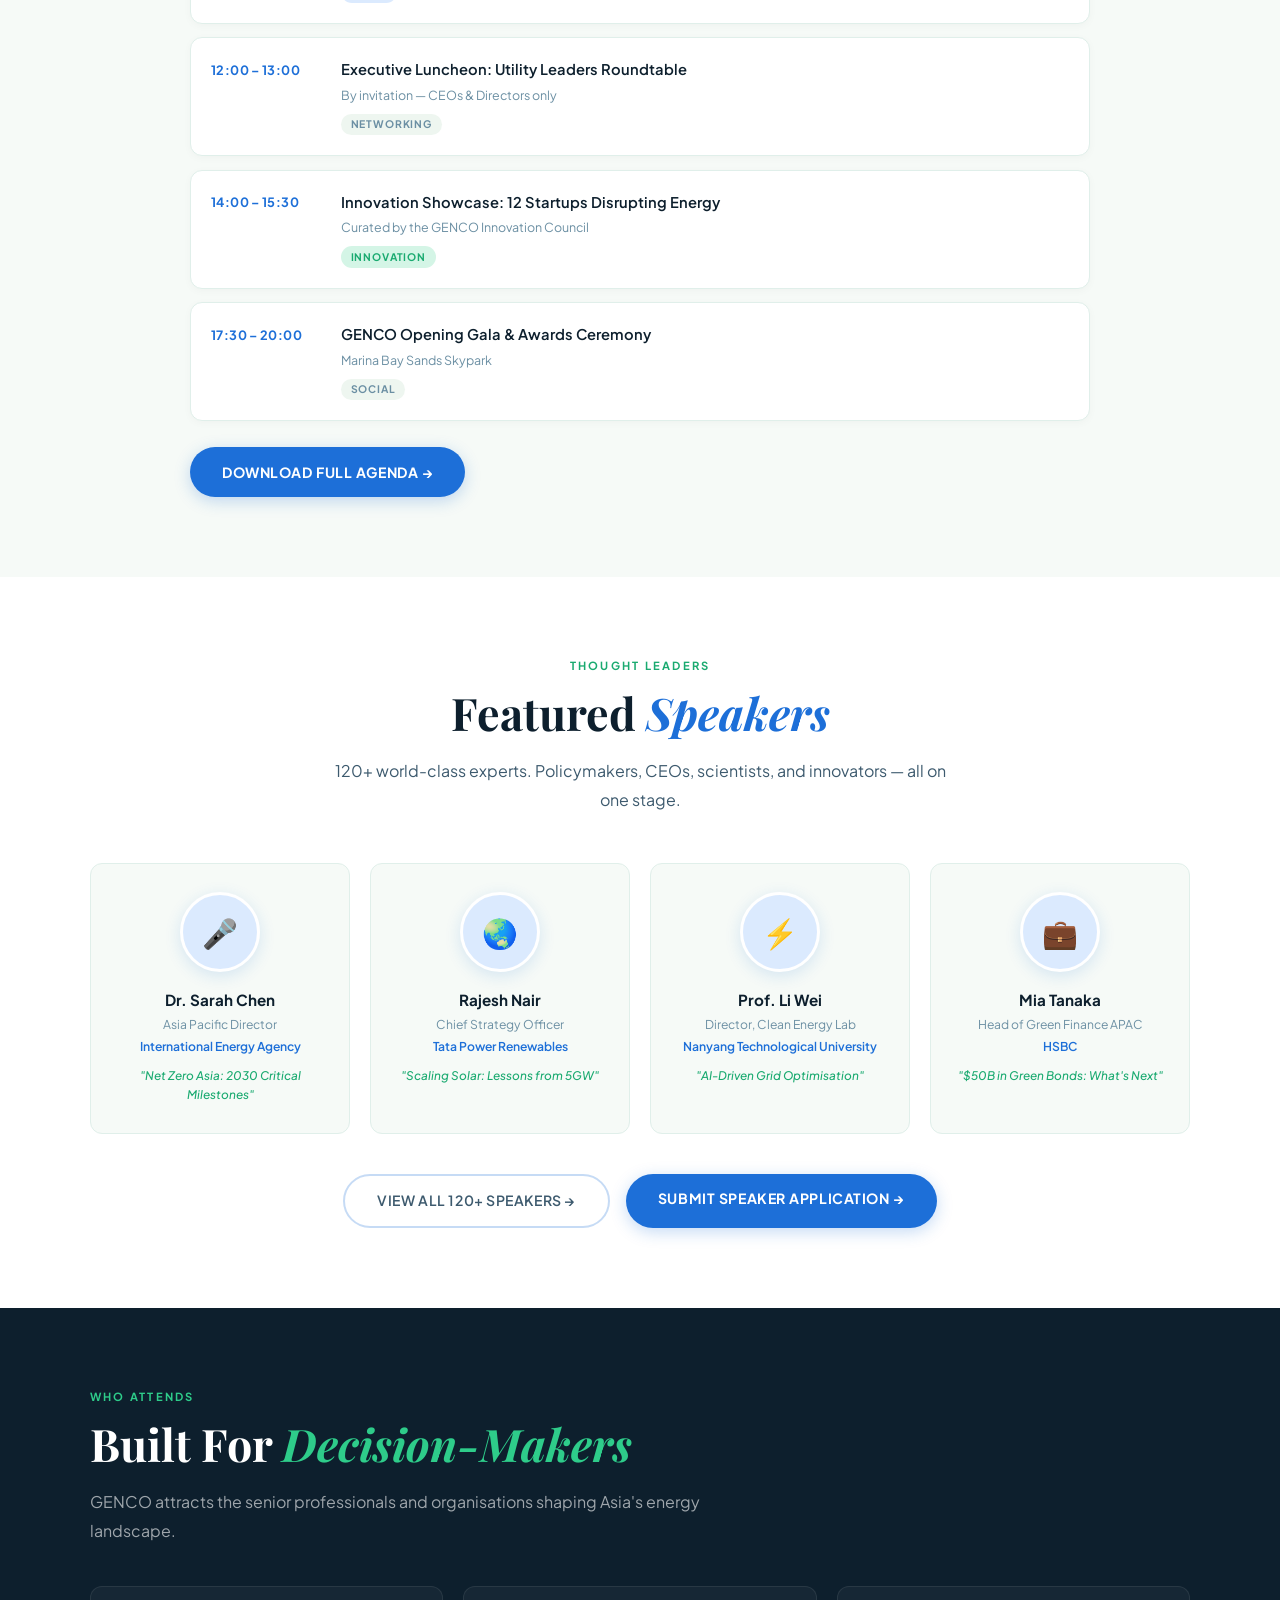
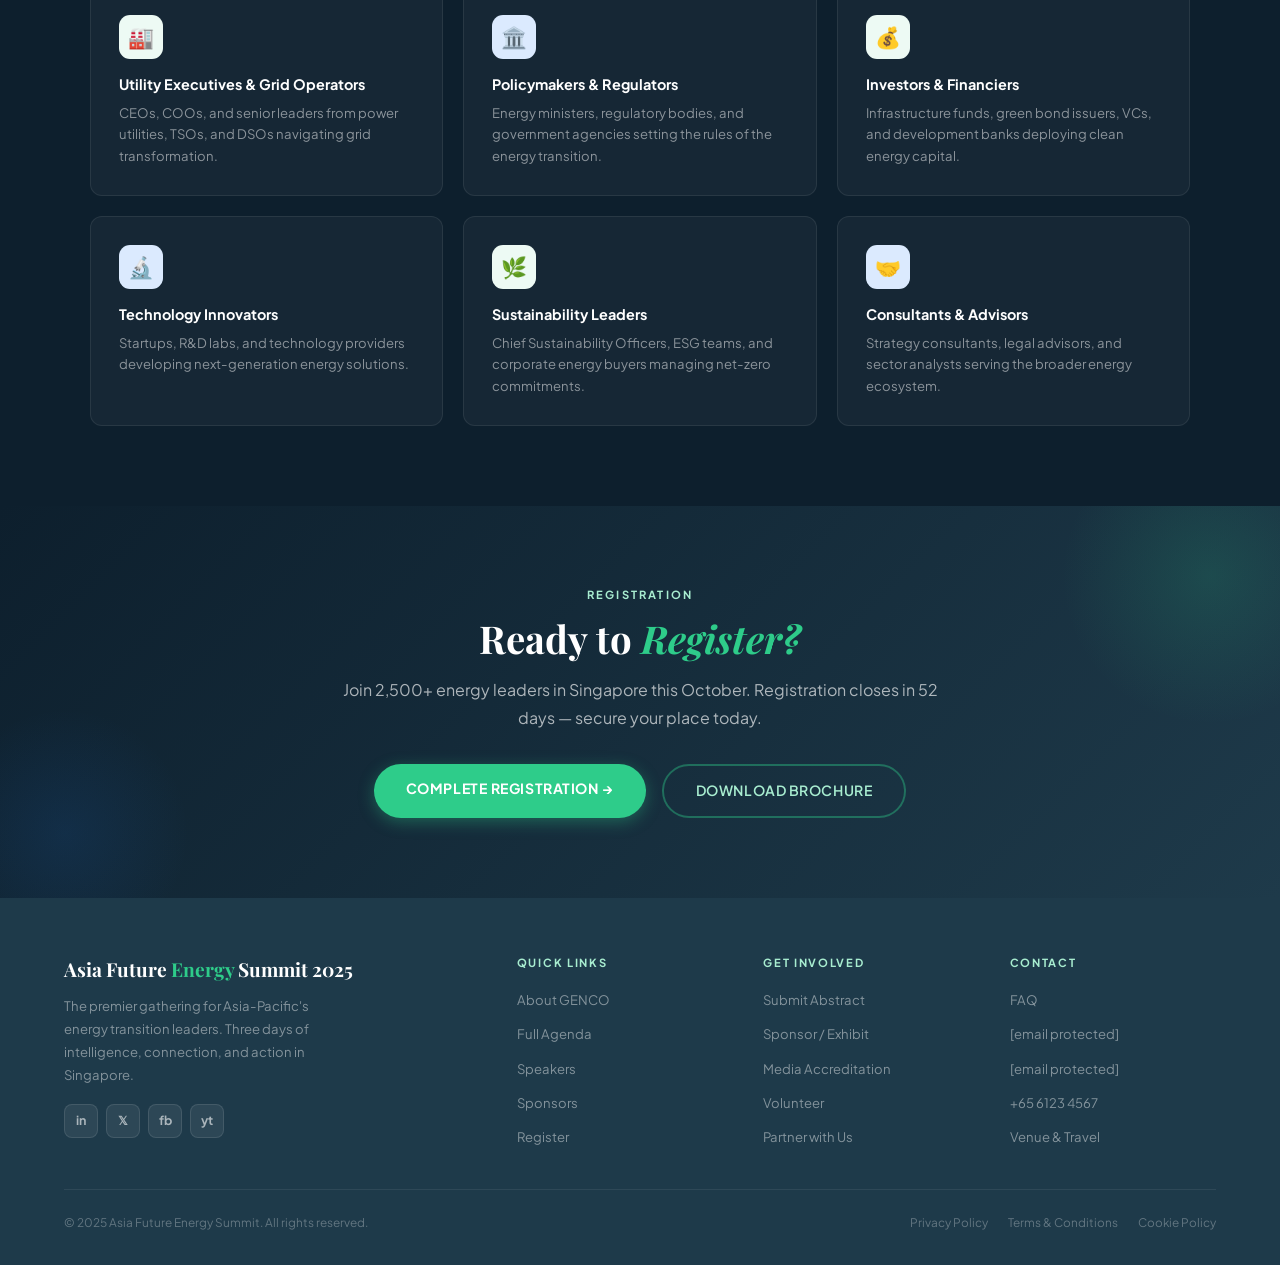
==== commit b606b922: "Latest" ====
--- a/index.html
+++ b/index.html
@@ -120,7 +120,7 @@
        ============================================= */
     background-image:
       linear-gradient(160deg, rgba(255,255,255,0.88) 0%, rgba(230,245,255,0.82) 55%, rgba(210,240,255,0.65) 100%),
-      url('your-image.jpg');
+      url('gcon_home.png');
     background-size: cover;
     background-position: center right;
     background-repeat: no-repeat;
@@ -531,7 +531,7 @@
     <span class="nav-logo-text">GENCO<span>2026</span></span>
   </div>
   <ul class="nav-links">
-    <li><a href="#about">About</a></li>
+    <li><a href="about.html">About</a></li>
     <li><a href="#themes">Themes</a></li>
     <li><a href="#agenda">Agenda</a></li>
     <li><a href="#speakers">Speakers</a></li>
@@ -547,7 +547,7 @@
 <!-- MOBILE MENU -->
 <div class="mobile-menu" id="mobileMenu">
   <button class="mobile-close" onclick="toggleMenu()">✕</button>
-  <a href="#about" onclick="toggleMenu()">About</a>
+  <a href="about.html" onclick="toggleMenu()">About</a>
   <a href="#themes" onclick="toggleMenu()">Themes</a>
   <a href="#agenda" onclick="toggleMenu()">Agenda</a>
   <a href="#speakers" onclick="toggleMenu()">Speakers</a>
@@ -608,7 +608,7 @@
         <!-- Replace src with your YouTube embed URL: YouTube → Share → Embed → copy src only -->
         <div class="hero-video-wrap">
           <iframe
-            src="https://youtu.be/dQw4w9WgXcQ?si=P8u6IiTG-Go6tlYW"
+            src="https://youtu.be/dQw4w9WgXcQ?si=kZX6xI7PzIMu3Ggr"
             title="Featured conference video"
             allow="accelerometer; autoplay; clipboard-write; encrypted-media; gyroscope; picture-in-picture"
             allowfullscreen>
@@ -761,7 +761,7 @@
     <div class="footer-col">
       <h4>Quick Links</h4>
       <ul>
-        <li><a href="#about">About GENCO</a></li>
+        <li><a href="about.html">About GENCO</a></li>
         <li><a href="#agenda">Full Agenda</a></li>
         <li><a href="#speakers">Speakers</a></li>
         <li><a href="#sponsors">Sponsors</a></li>
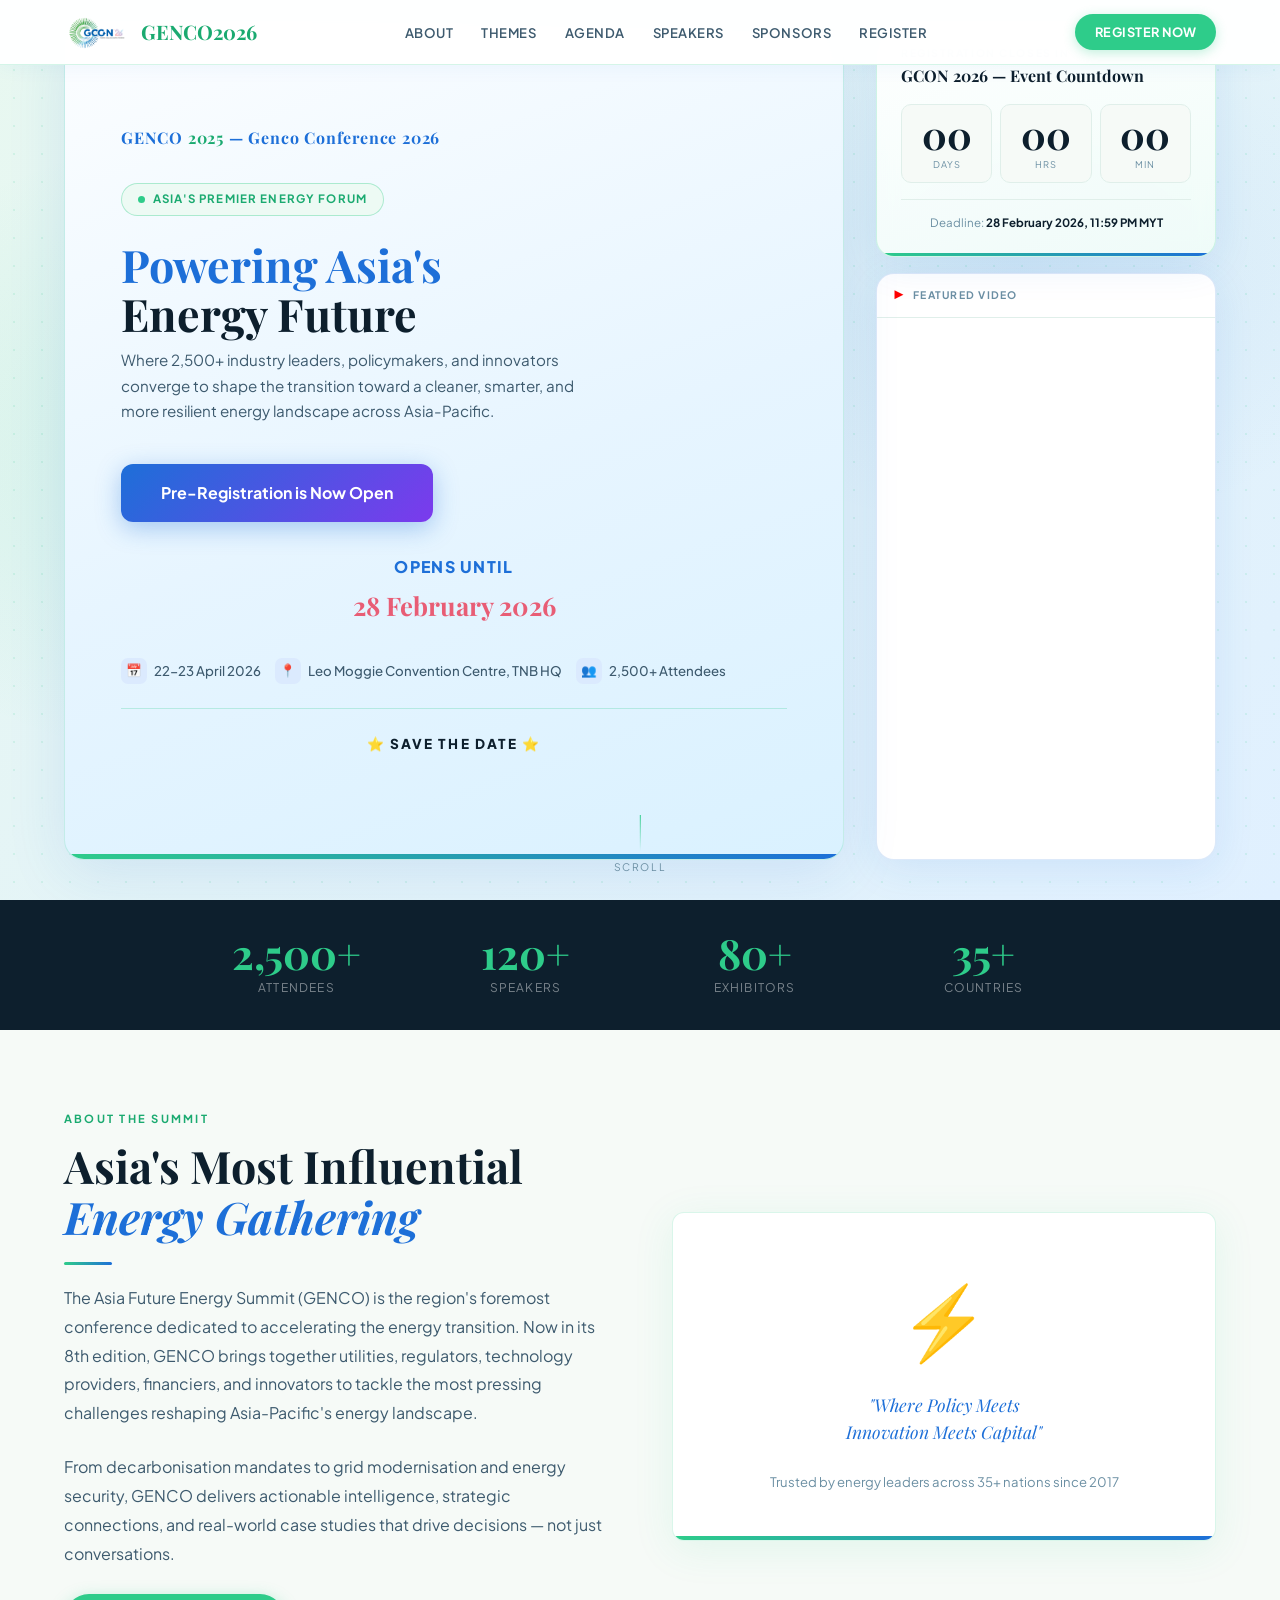
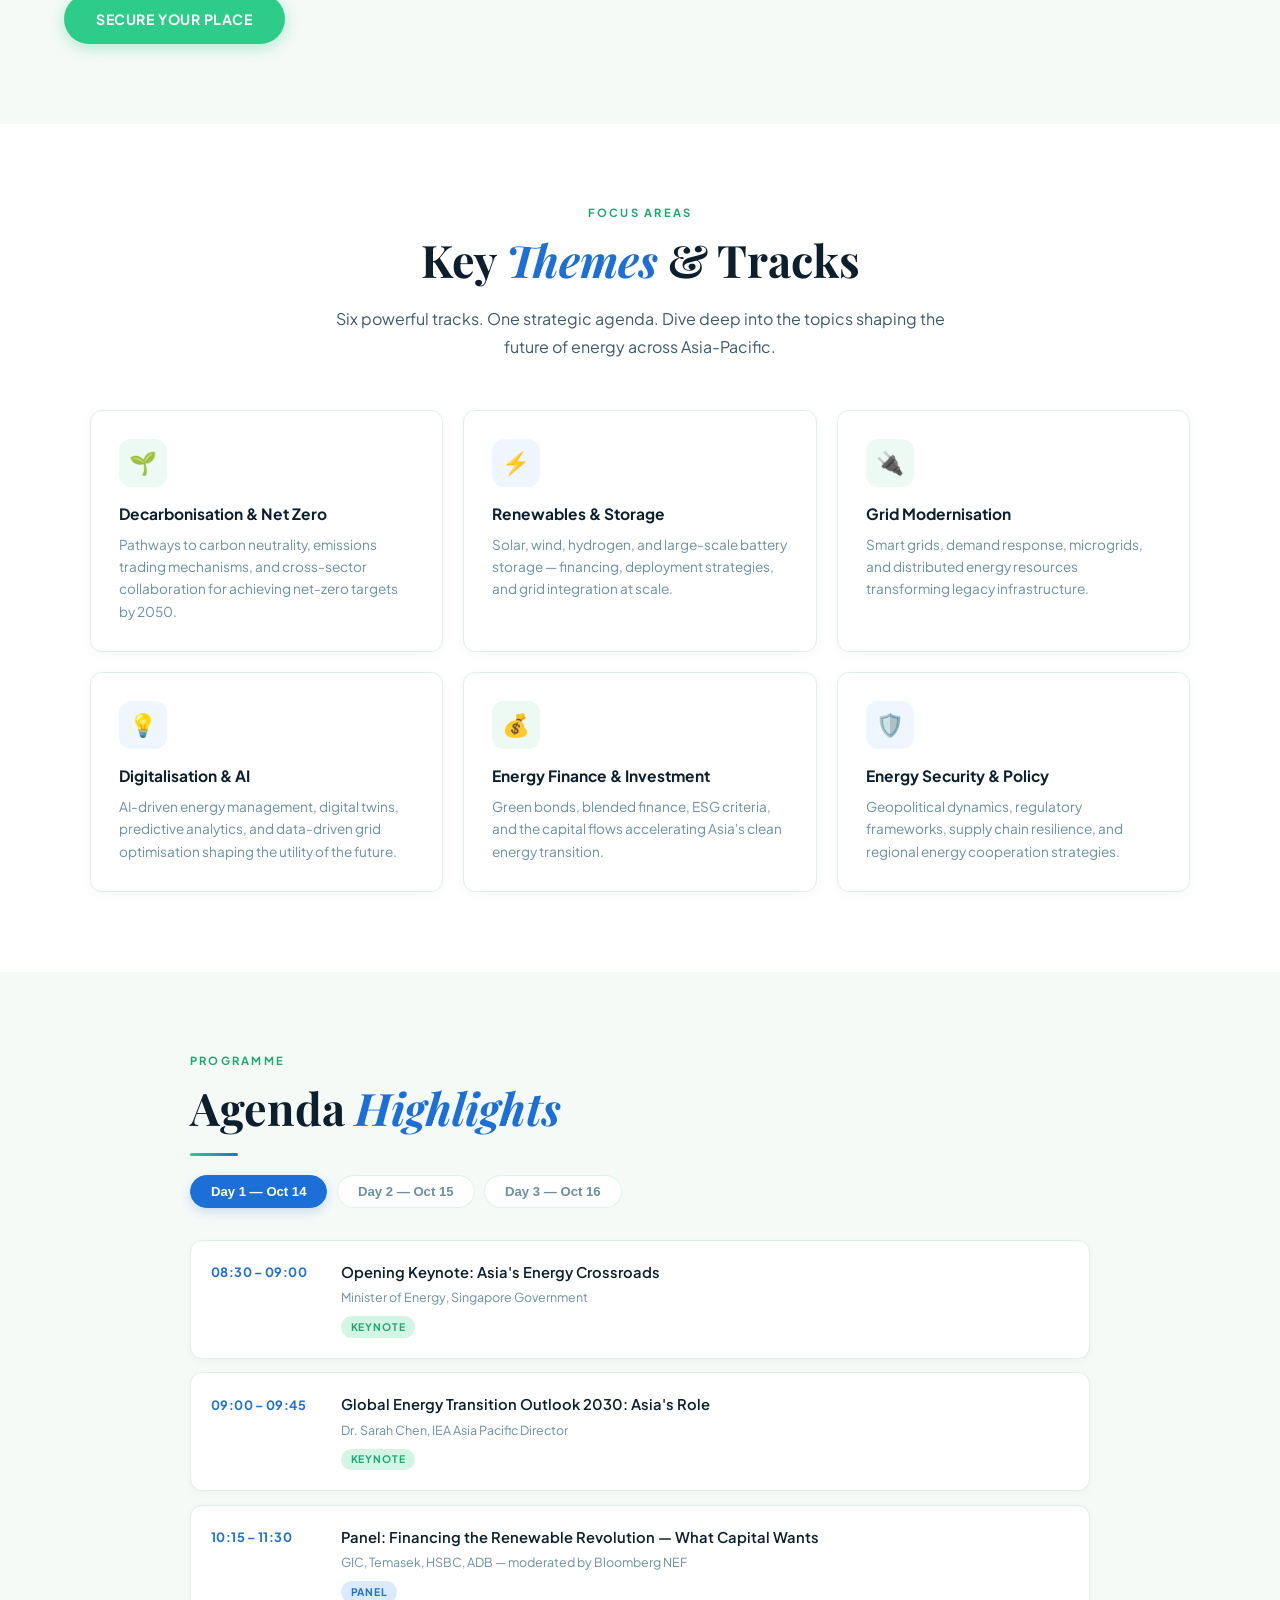
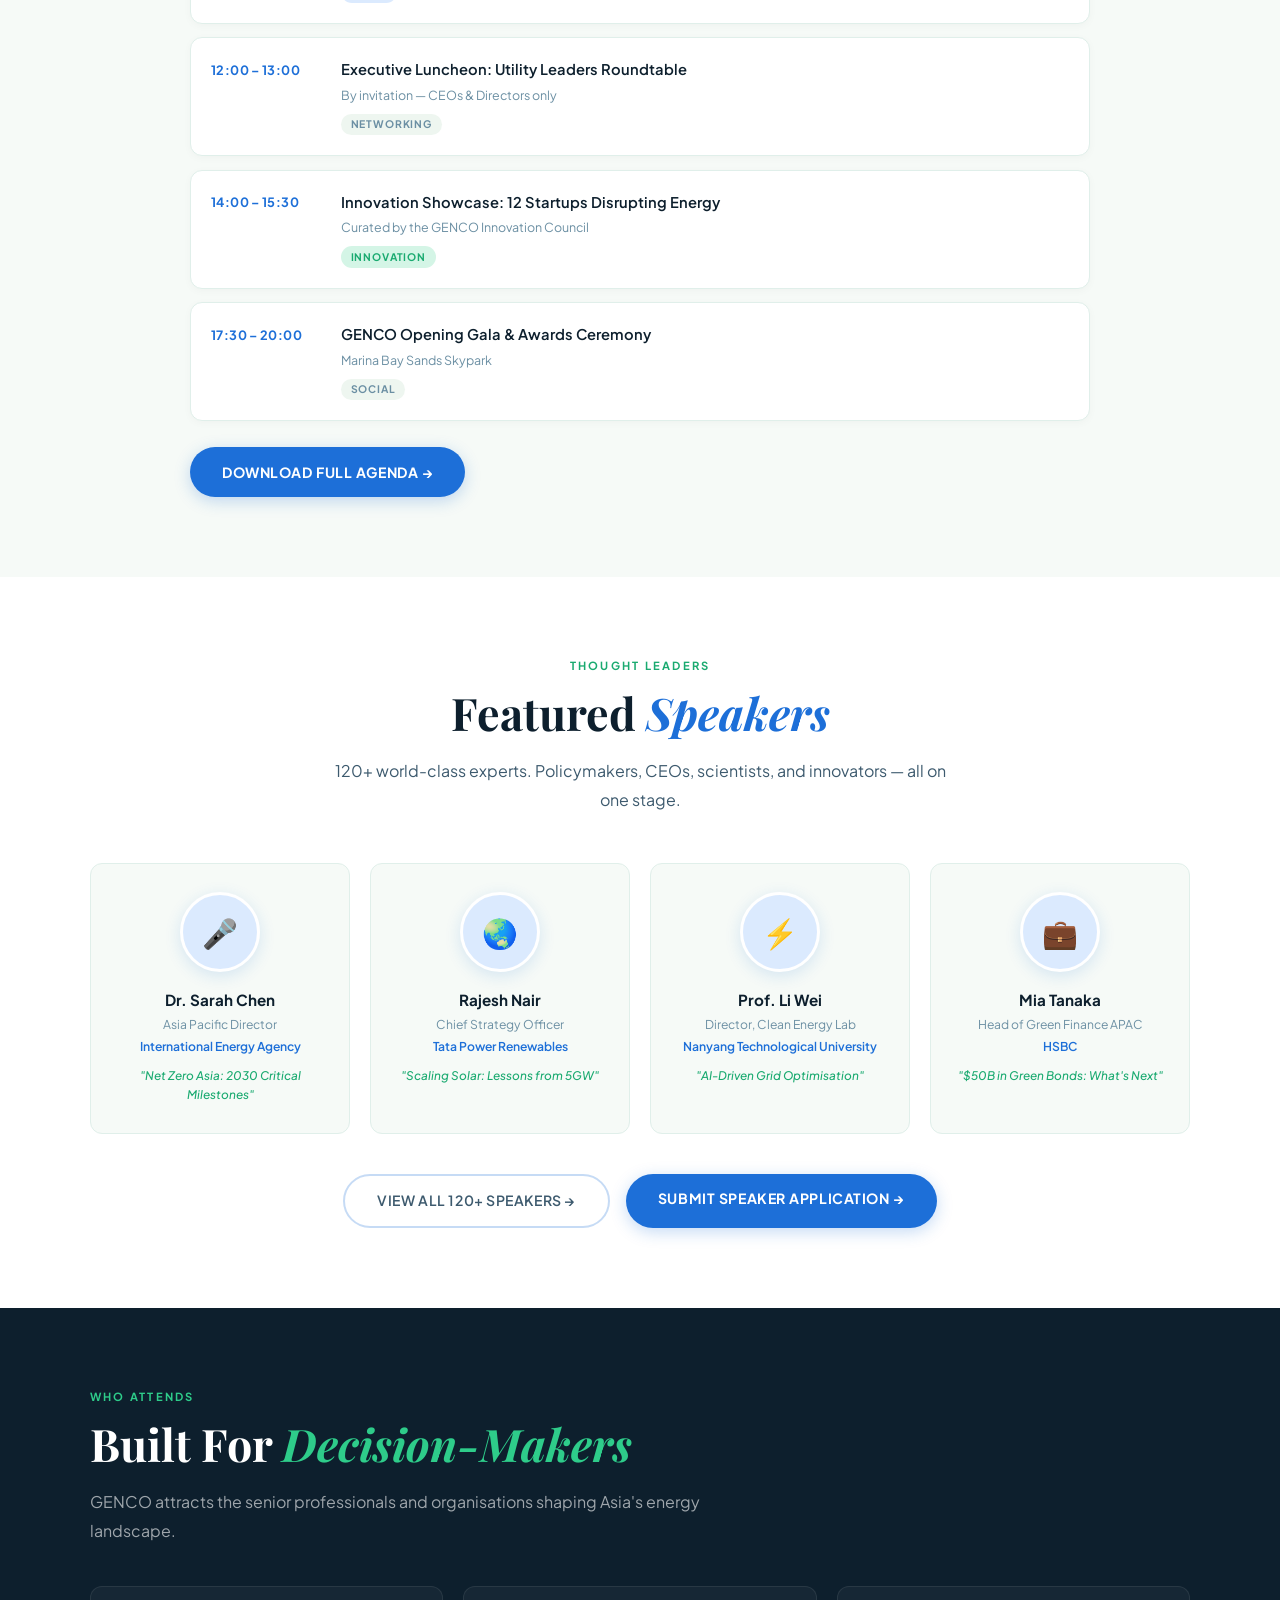
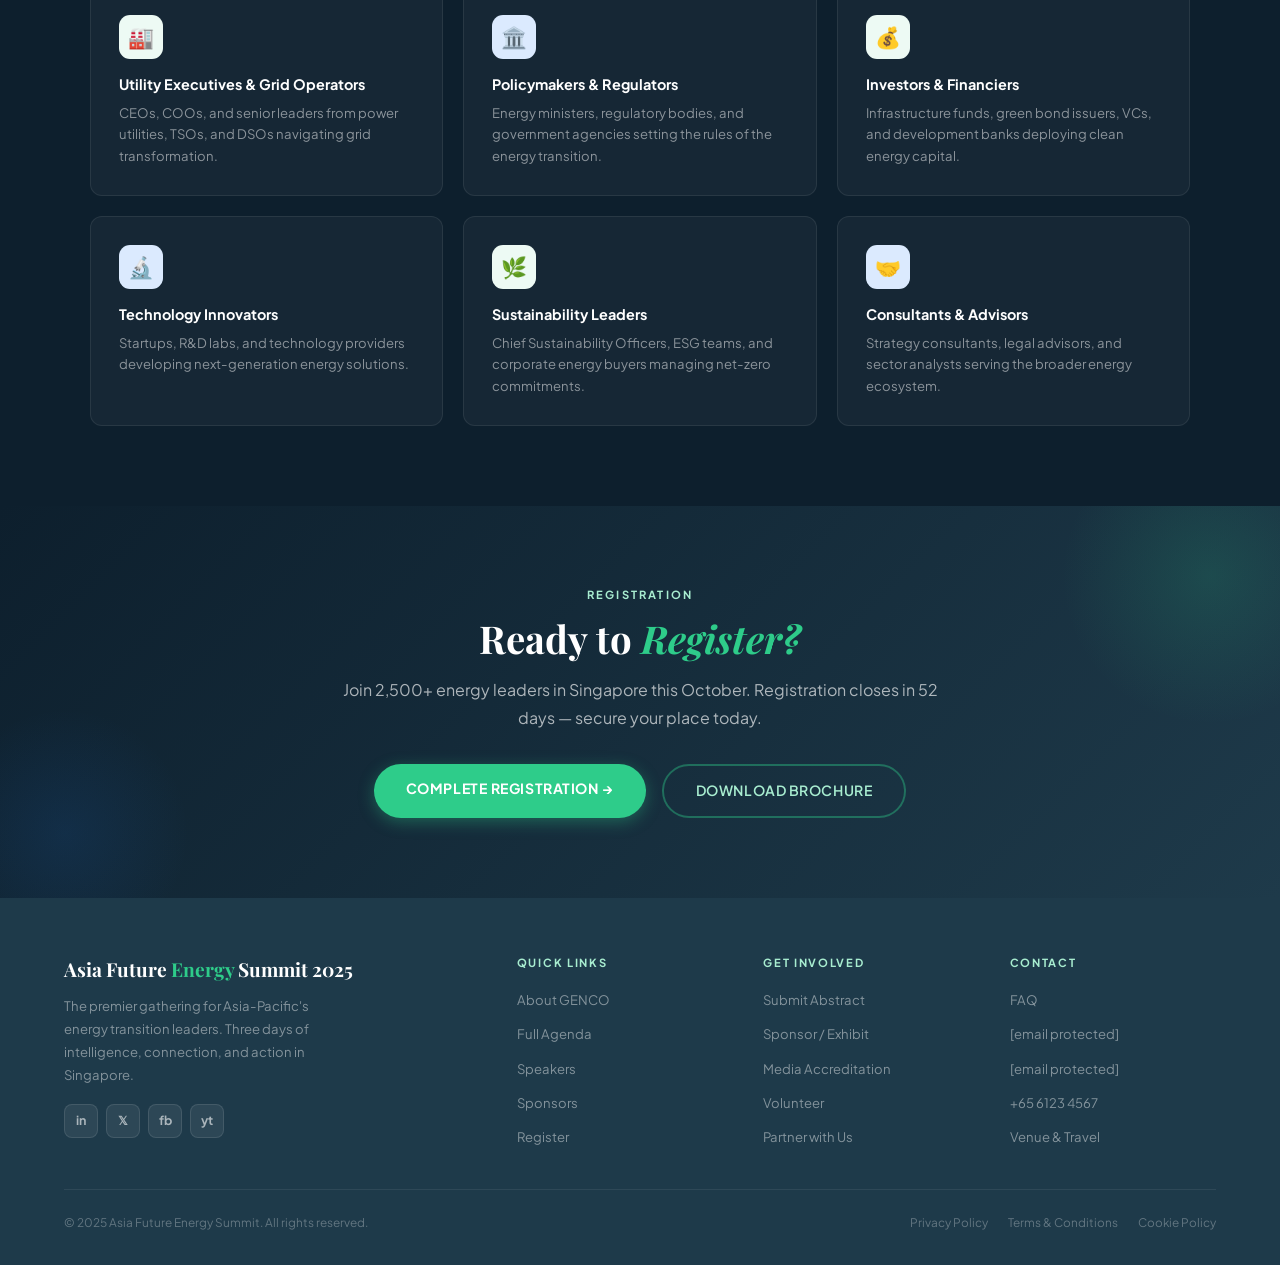
==== commit f642cb64: "Latest" ====
--- a/index.html
+++ b/index.html
@@ -120,7 +120,7 @@
        ============================================= */
     background-image:
       linear-gradient(160deg, rgba(255,255,255,0.88) 0%, rgba(230,245,255,0.82) 55%, rgba(210,240,255,0.65) 100%),
-      url('gcon_home.png');
+      url('tobeinitialized.png');
     background-size: cover;
     background-position: center right;
     background-repeat: no-repeat;
@@ -532,7 +532,7 @@
   </div>
   <ul class="nav-links">
     <li><a href="about.html">About</a></li>
-    <li><a href="#themes">Themes</a></li>
+    <li><a href="themes.html">Themes</a></li>
     <li><a href="#agenda">Agenda</a></li>
     <li><a href="#speakers">Speakers</a></li>
     <li><a href="#sponsors">Sponsors</a></li>
@@ -548,7 +548,7 @@
 <div class="mobile-menu" id="mobileMenu">
   <button class="mobile-close" onclick="toggleMenu()">✕</button>
   <a href="about.html" onclick="toggleMenu()">About</a>
-  <a href="#themes" onclick="toggleMenu()">Themes</a>
+  <a href="themes.html" onclick="toggleMenu()">Themes</a>
   <a href="#agenda" onclick="toggleMenu()">Agenda</a>
   <a href="#speakers" onclick="toggleMenu()">Speakers</a>
   <a href="#sponsors" onclick="toggleMenu()">Sponsors</a>
